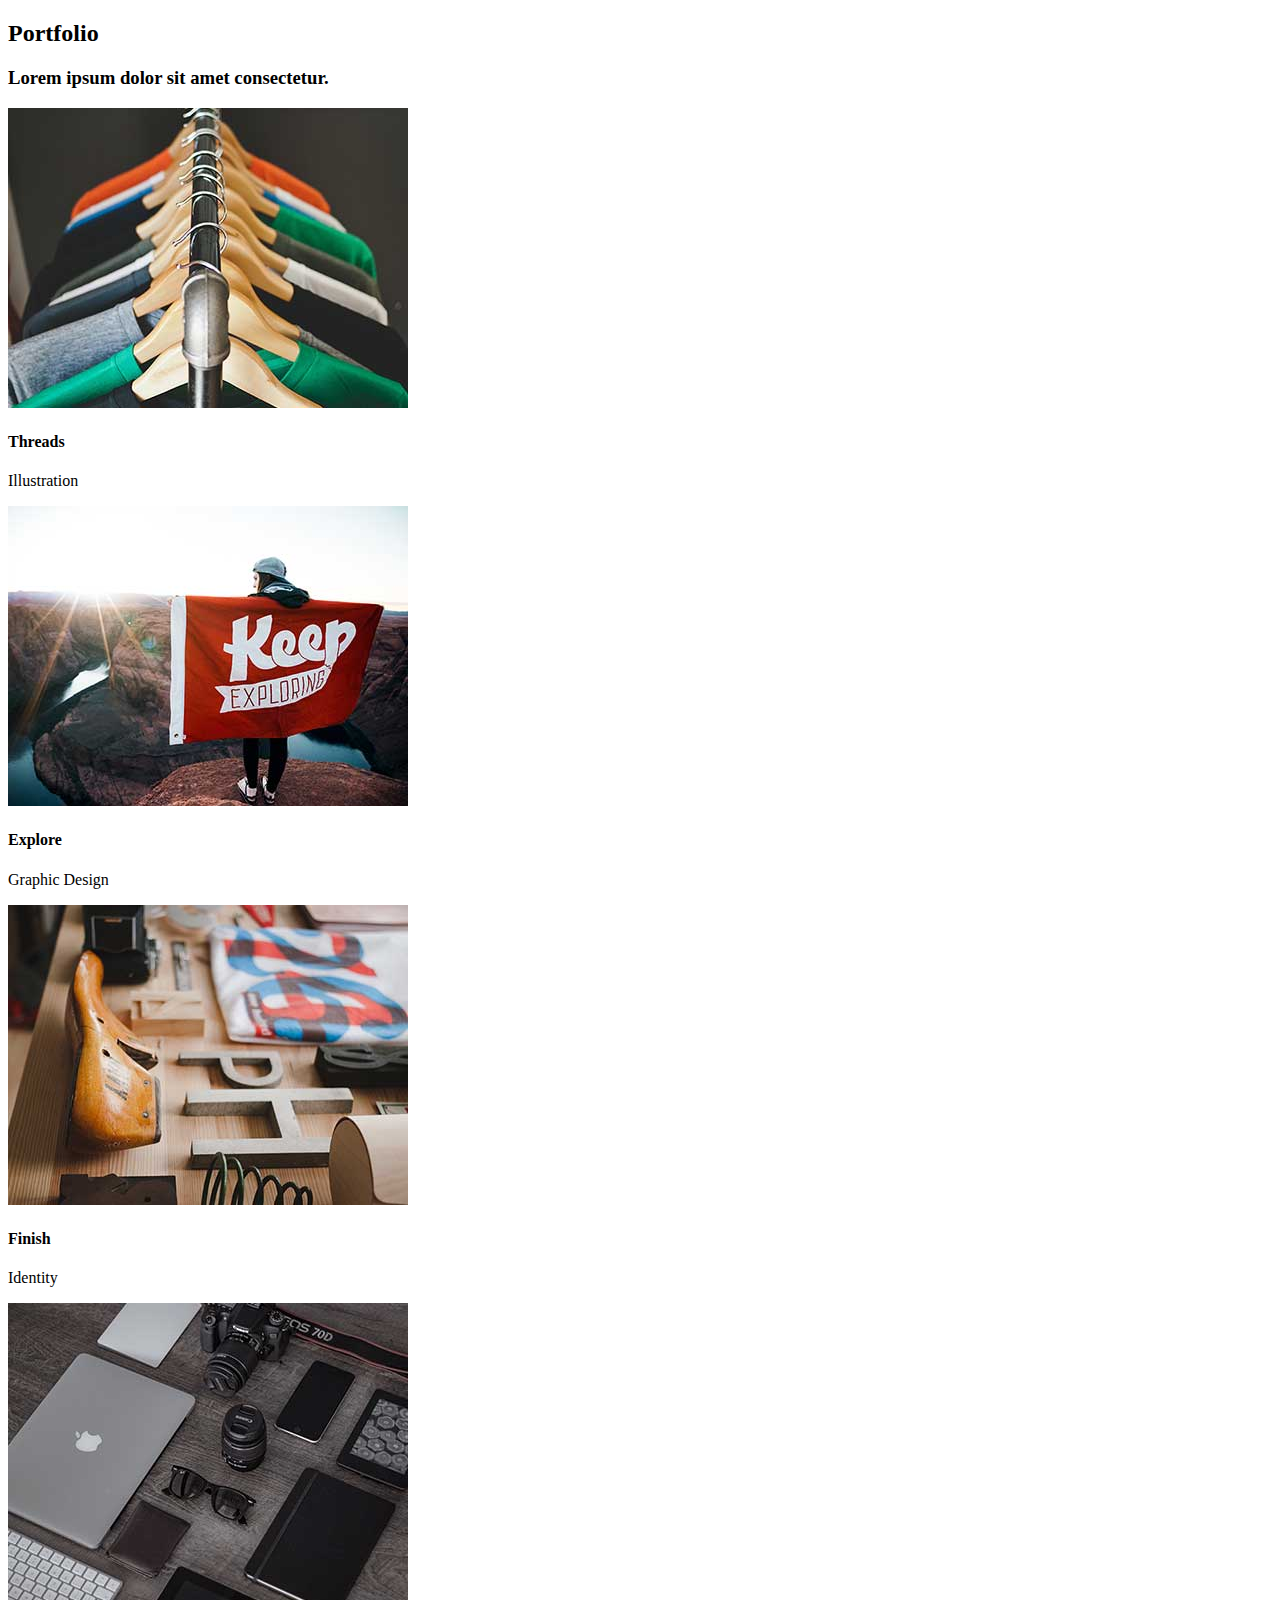
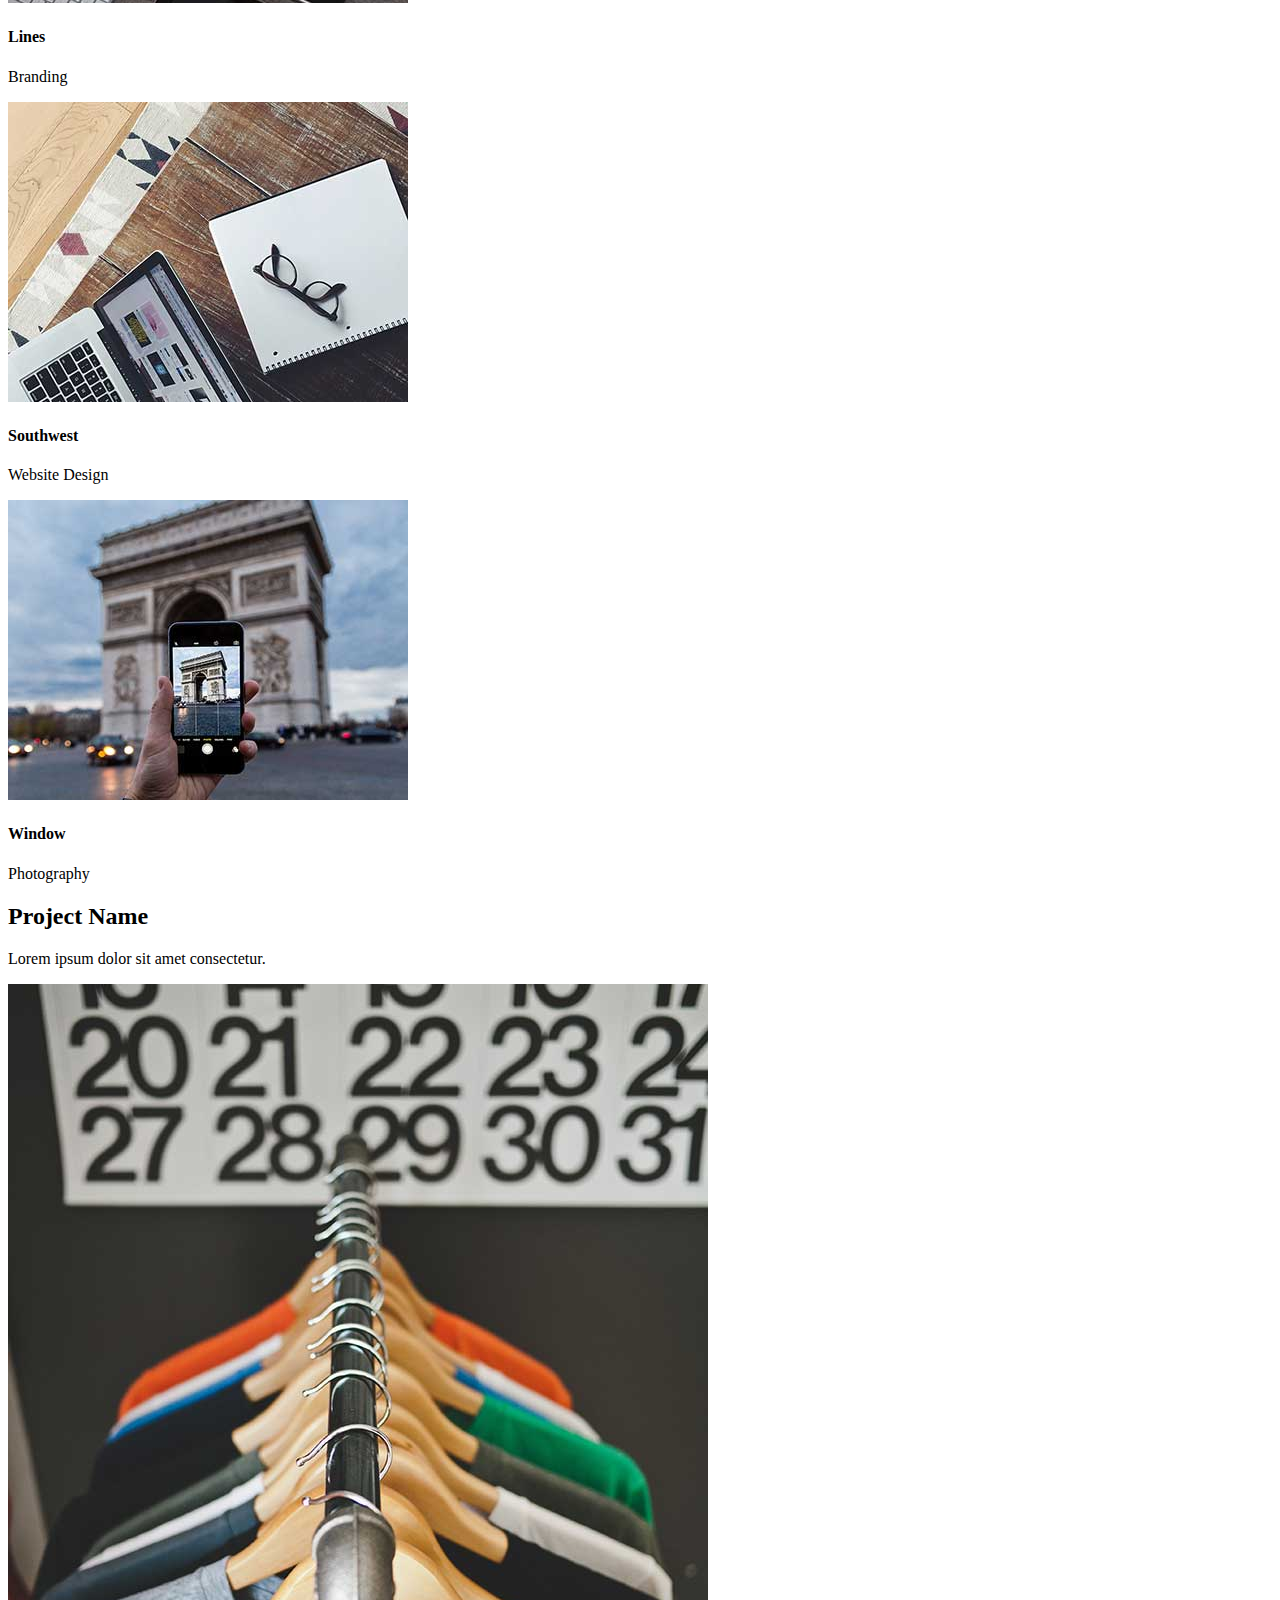
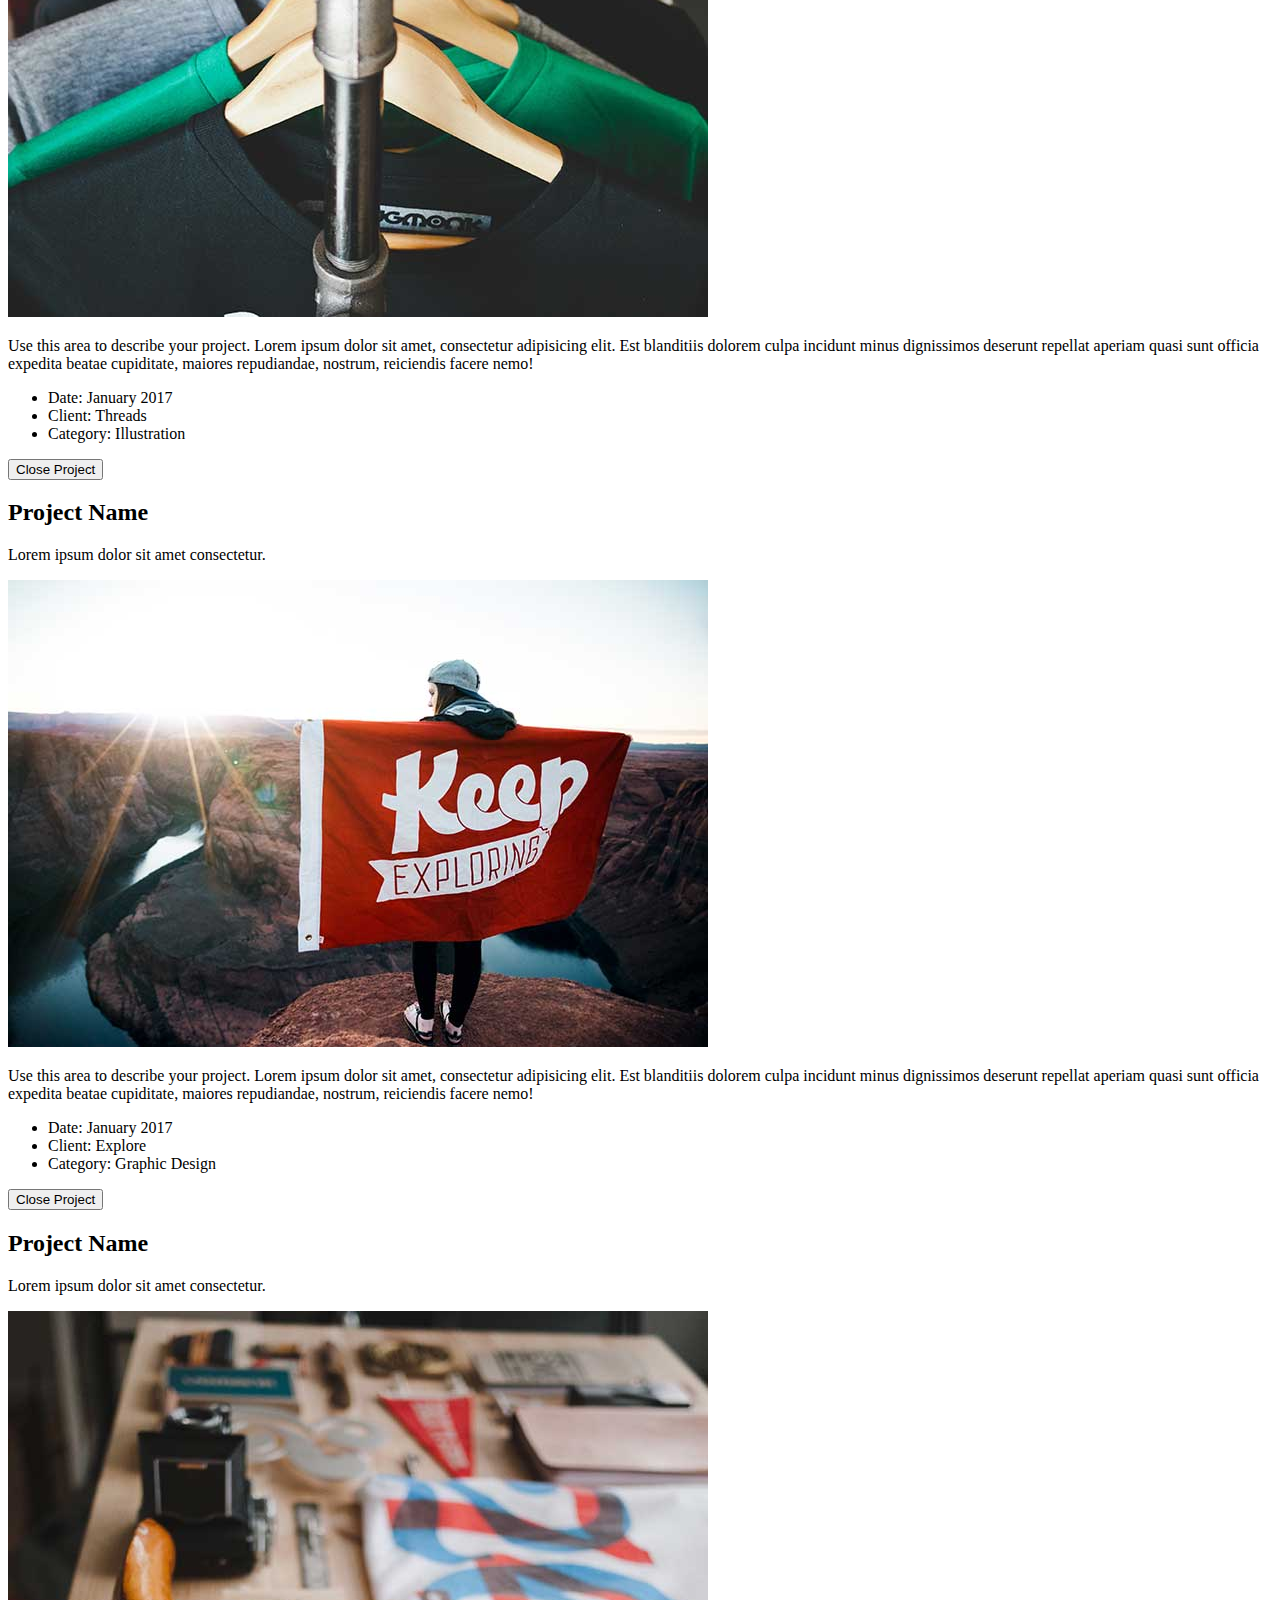
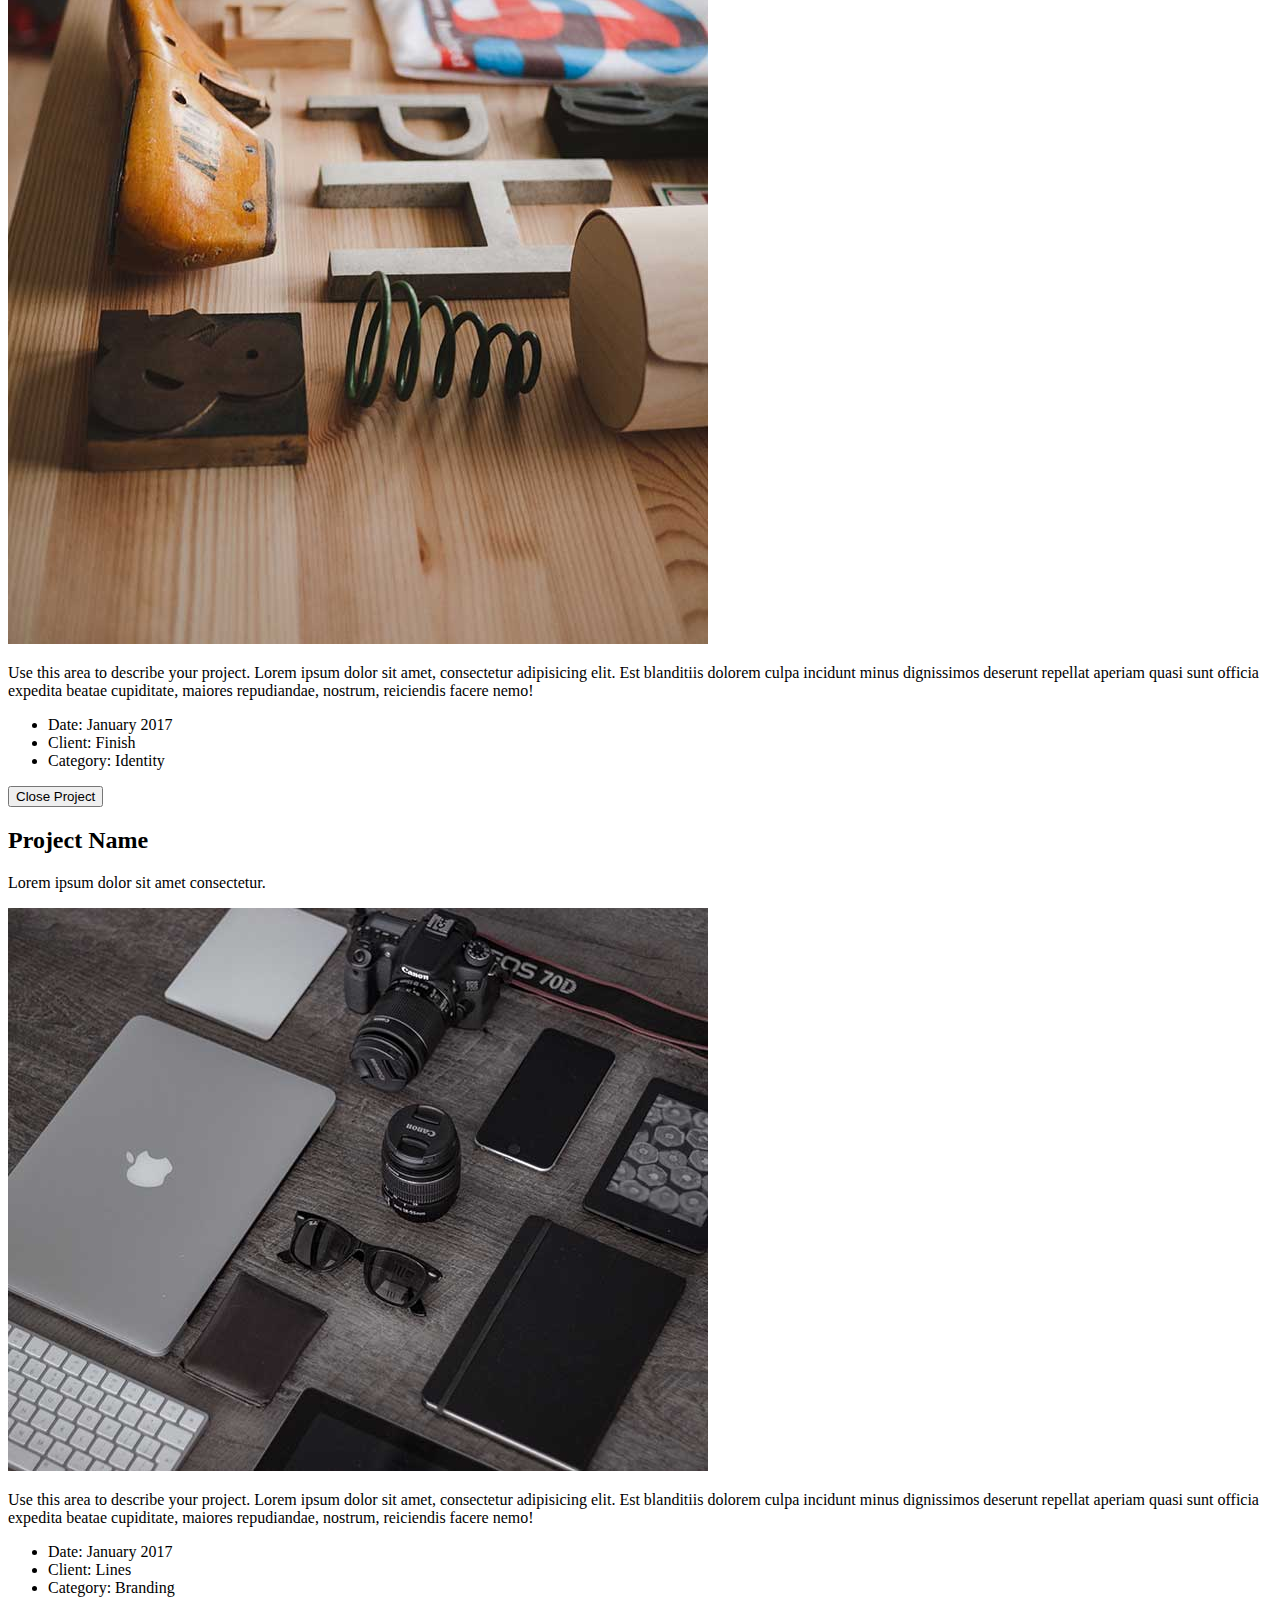
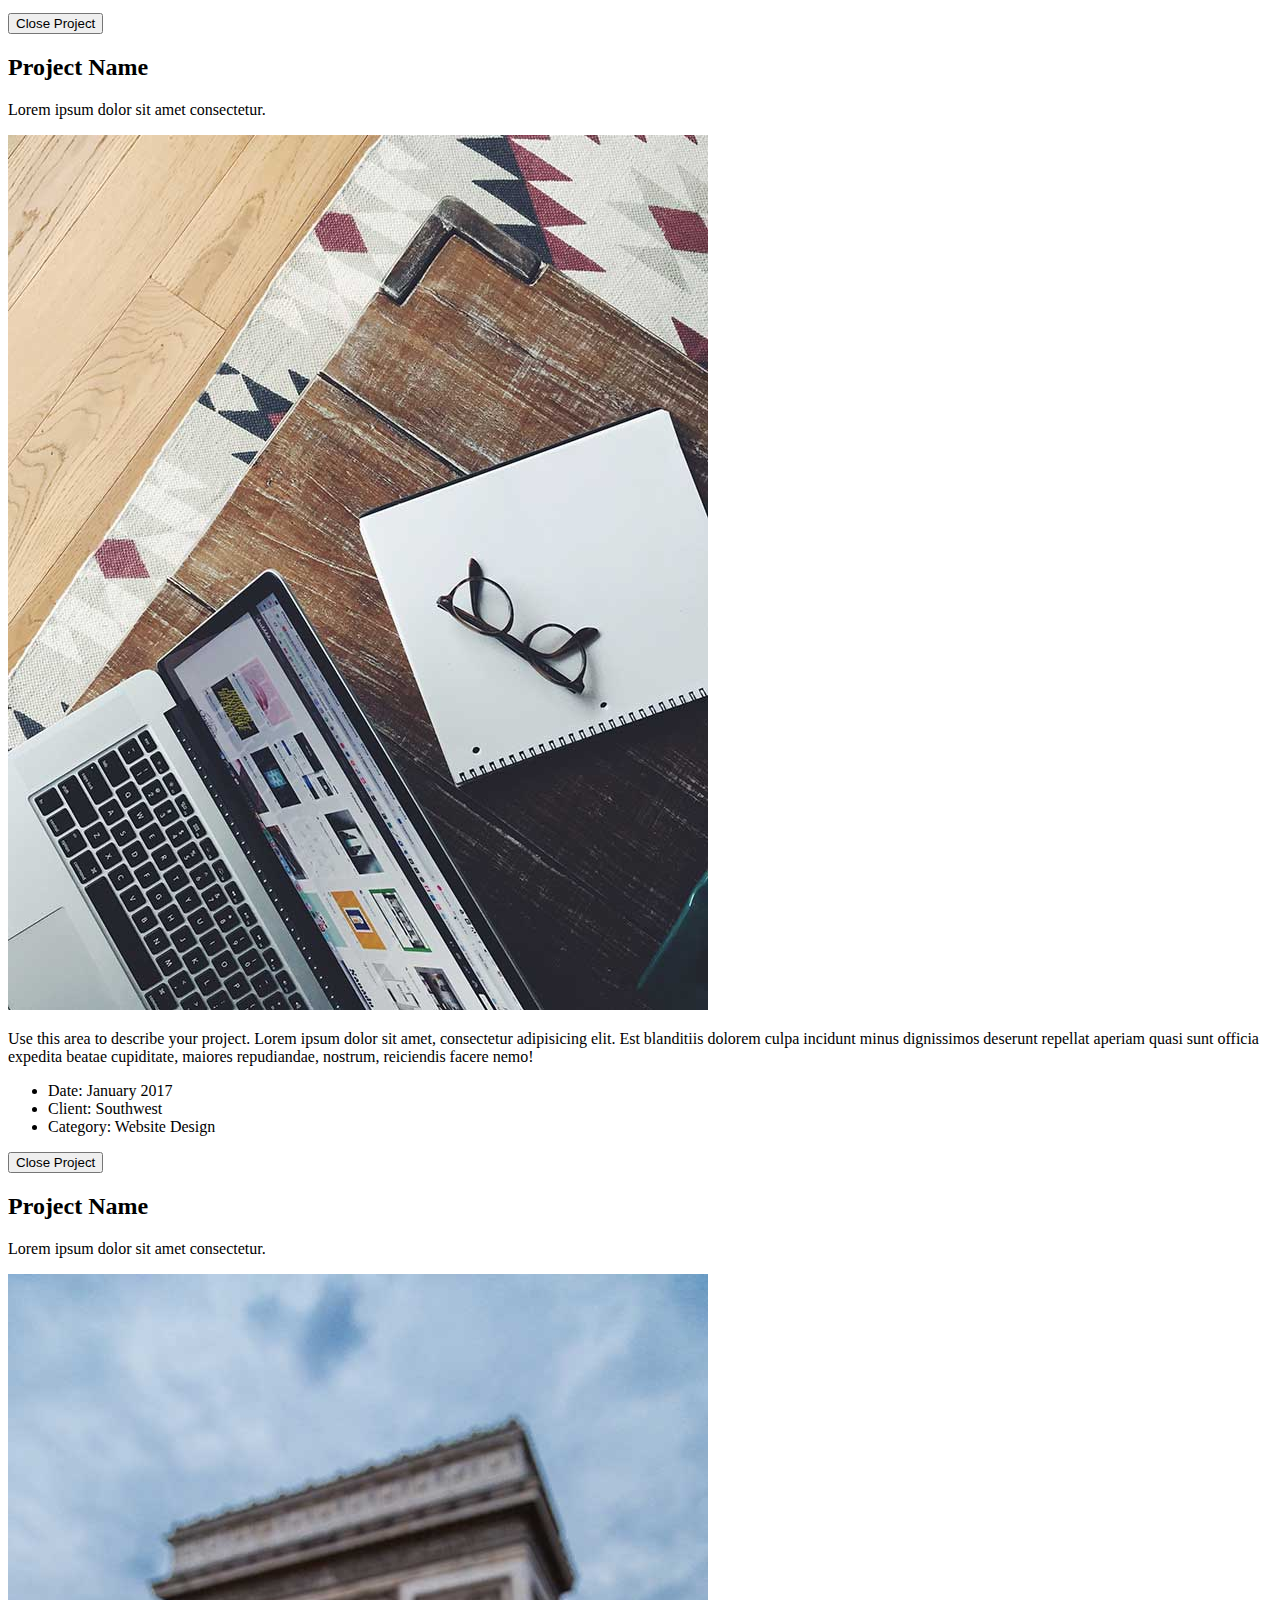
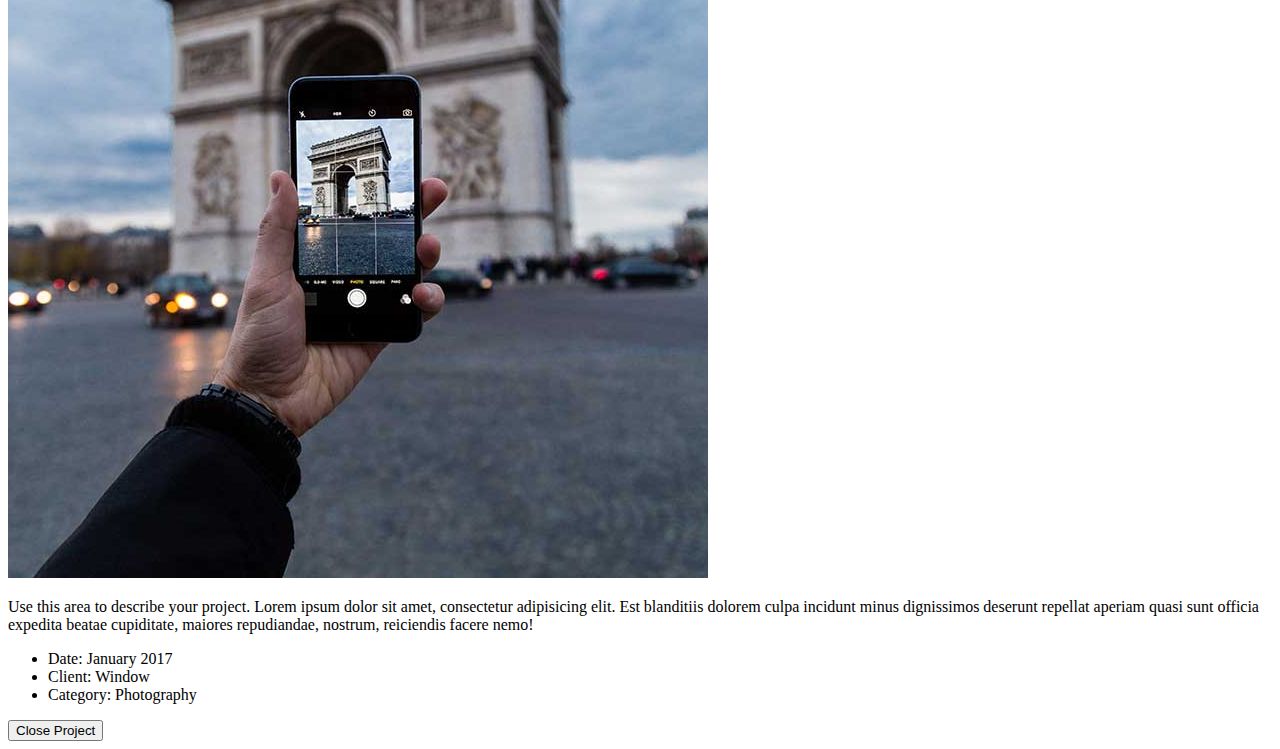
==== beers.html @ 7b425b93 "First commit" ====
<!DOCTYPE html>
<html lang="en">

<!-- Portfolio Grid use this for the beers-->
<section class="bg-light page-section" id="portfolio">
  <div class="container">
    <div class="row">
      <div class="col-lg-12 text-center">
        <h2 class="section-heading text-uppercase">Portfolio</h2>
        <h3 class="section-subheading text-muted">Lorem ipsum dolor sit amet consectetur.</h3>
      </div>
    </div>
    <div class="row">
      <div class="col-md-4 col-sm-6 portfolio-item">
        <a class="portfolio-link" data-toggle="modal" href="#portfolioModal1">
          <div class="portfolio-hover">
            <div class="portfolio-hover-content">
              <i class="fas fa-plus fa-3x"></i>
            </div>
          </div>
          <img class="img-fluid" src="img/portfolio/01-thumbnail.jpg" alt="">
        </a>
        <div class="portfolio-caption">
          <h4>Threads</h4>
          <p class="text-muted">Illustration</p>
        </div>
      </div>
      <div class="col-md-4 col-sm-6 portfolio-item">
        <a class="portfolio-link" data-toggle="modal" href="#portfolioModal2">
          <div class="portfolio-hover">
            <div class="portfolio-hover-content">
              <i class="fas fa-plus fa-3x"></i>
            </div>
          </div>
          <img class="img-fluid" src="img/portfolio/02-thumbnail.jpg" alt="">
        </a>
        <div class="portfolio-caption">
          <h4>Explore</h4>
          <p class="text-muted">Graphic Design</p>
        </div>
      </div>
      <div class="col-md-4 col-sm-6 portfolio-item">
        <a class="portfolio-link" data-toggle="modal" href="#portfolioModal3">
          <div class="portfolio-hover">
            <div class="portfolio-hover-content">
              <i class="fas fa-plus fa-3x"></i>
            </div>
          </div>
          <img class="img-fluid" src="img/portfolio/03-thumbnail.jpg" alt="">
        </a>
        <div class="portfolio-caption">
          <h4>Finish</h4>
          <p class="text-muted">Identity</p>
        </div>
      </div>
      <div class="col-md-4 col-sm-6 portfolio-item">
        <a class="portfolio-link" data-toggle="modal" href="#portfolioModal4">
          <div class="portfolio-hover">
            <div class="portfolio-hover-content">
              <i class="fas fa-plus fa-3x"></i>
            </div>
          </div>
          <img class="img-fluid" src="img/portfolio/04-thumbnail.jpg" alt="">
        </a>
        <div class="portfolio-caption">
          <h4>Lines</h4>
          <p class="text-muted">Branding</p>
        </div>
      </div>
      <div class="col-md-4 col-sm-6 portfolio-item">
        <a class="portfolio-link" data-toggle="modal" href="#portfolioModal5">
          <div class="portfolio-hover">
            <div class="portfolio-hover-content">
              <i class="fas fa-plus fa-3x"></i>
            </div>
          </div>
          <img class="img-fluid" src="img/portfolio/05-thumbnail.jpg" alt="">
        </a>
        <div class="portfolio-caption">
          <h4>Southwest</h4>
          <p class="text-muted">Website Design</p>
        </div>
      </div>
      <div class="col-md-4 col-sm-6 portfolio-item">
        <a class="portfolio-link" data-toggle="modal" href="#portfolioModal6">
          <div class="portfolio-hover">
            <div class="portfolio-hover-content">
              <i class="fas fa-plus fa-3x"></i>
            </div>
          </div>
          <img class="img-fluid" src="img/portfolio/06-thumbnail.jpg" alt="">
        </a>
        <div class="portfolio-caption">
          <h4>Window</h4>
          <p class="text-muted">Photography</p>
        </div>
      </div>
    </div>
  </div>
</section>

<!-- Portfolio Modals -->

<!-- Modal 1 -->
<div class="portfolio-modal modal fade" id="portfolioModal1" tabindex="-1" role="dialog" aria-hidden="true">
  <div class="modal-dialog">
    <div class="modal-content">
      <div class="close-modal" data-dismiss="modal">
        <div class="lr">
          <div class="rl"></div>
        </div>
      </div>
      <div class="container">
        <div class="row">
          <div class="col-lg-8 mx-auto">
            <div class="modal-body">
              <!-- Project Details Go Here -->
              <h2 class="text-uppercase">Project Name</h2>
              <p class="item-intro text-muted">Lorem ipsum dolor sit amet consectetur.</p>
              <img class="img-fluid d-block mx-auto" src="img/portfolio/01-full.jpg" alt="">
              <p>Use this area to describe your project. Lorem ipsum dolor sit amet, consectetur adipisicing elit. Est blanditiis dolorem culpa incidunt minus dignissimos deserunt repellat aperiam quasi sunt officia expedita beatae cupiditate, maiores repudiandae, nostrum, reiciendis facere nemo!</p>
              <ul class="list-inline">
                <li>Date: January 2017</li>
                <li>Client: Threads</li>
                <li>Category: Illustration</li>
              </ul>
              <button class="btn btn-primary" data-dismiss="modal" type="button">
                <i class="fas fa-times"></i>
                Close Project</button>
            </div>
          </div>
        </div>
      </div>
    </div>
  </div>
</div>

<!-- Modal 2 -->
<div class="portfolio-modal modal fade" id="portfolioModal2" tabindex="-1" role="dialog" aria-hidden="true">
  <div class="modal-dialog">
    <div class="modal-content">
      <div class="close-modal" data-dismiss="modal">
        <div class="lr">
          <div class="rl"></div>
        </div>
      </div>
      <div class="container">
        <div class="row">
          <div class="col-lg-8 mx-auto">
            <div class="modal-body">
              <!-- Project Details Go Here -->
              <h2 class="text-uppercase">Project Name</h2>
              <p class="item-intro text-muted">Lorem ipsum dolor sit amet consectetur.</p>
              <img class="img-fluid d-block mx-auto" src="img/portfolio/02-full.jpg" alt="">
              <p>Use this area to describe your project. Lorem ipsum dolor sit amet, consectetur adipisicing elit. Est blanditiis dolorem culpa incidunt minus dignissimos deserunt repellat aperiam quasi sunt officia expedita beatae cupiditate, maiores repudiandae, nostrum, reiciendis facere nemo!</p>
              <ul class="list-inline">
                <li>Date: January 2017</li>
                <li>Client: Explore</li>
                <li>Category: Graphic Design</li>
              </ul>
              <button class="btn btn-primary" data-dismiss="modal" type="button">
                <i class="fas fa-times"></i>
                Close Project</button>
            </div>
          </div>
        </div>
      </div>
    </div>
  </div>
</div>

<!-- Modal 3 -->
<div class="portfolio-modal modal fade" id="portfolioModal3" tabindex="-1" role="dialog" aria-hidden="true">
  <div class="modal-dialog">
    <div class="modal-content">
      <div class="close-modal" data-dismiss="modal">
        <div class="lr">
          <div class="rl"></div>
        </div>
      </div>
      <div class="container">
        <div class="row">
          <div class="col-lg-8 mx-auto">
            <div class="modal-body">
              <!-- Project Details Go Here -->
              <h2 class="text-uppercase">Project Name</h2>
              <p class="item-intro text-muted">Lorem ipsum dolor sit amet consectetur.</p>
              <img class="img-fluid d-block mx-auto" src="img/portfolio/03-full.jpg" alt="">
              <p>Use this area to describe your project. Lorem ipsum dolor sit amet, consectetur adipisicing elit. Est blanditiis dolorem culpa incidunt minus dignissimos deserunt repellat aperiam quasi sunt officia expedita beatae cupiditate, maiores repudiandae, nostrum, reiciendis facere nemo!</p>
              <ul class="list-inline">
                <li>Date: January 2017</li>
                <li>Client: Finish</li>
                <li>Category: Identity</li>
              </ul>
              <button class="btn btn-primary" data-dismiss="modal" type="button">
                <i class="fas fa-times"></i>
                Close Project</button>
            </div>
          </div>
        </div>
      </div>
    </div>
  </div>
</div>

<!-- Modal 4 -->
<div class="portfolio-modal modal fade" id="portfolioModal4" tabindex="-1" role="dialog" aria-hidden="true">
  <div class="modal-dialog">
    <div class="modal-content">
      <div class="close-modal" data-dismiss="modal">
        <div class="lr">
          <div class="rl"></div>
        </div>
      </div>
      <div class="container">
        <div class="row">
          <div class="col-lg-8 mx-auto">
            <div class="modal-body">
              <!-- Project Details Go Here -->
              <h2 class="text-uppercase">Project Name</h2>
              <p class="item-intro text-muted">Lorem ipsum dolor sit amet consectetur.</p>
              <img class="img-fluid d-block mx-auto" src="img/portfolio/04-full.jpg" alt="">
              <p>Use this area to describe your project. Lorem ipsum dolor sit amet, consectetur adipisicing elit. Est blanditiis dolorem culpa incidunt minus dignissimos deserunt repellat aperiam quasi sunt officia expedita beatae cupiditate, maiores repudiandae, nostrum, reiciendis facere nemo!</p>
              <ul class="list-inline">
                <li>Date: January 2017</li>
                <li>Client: Lines</li>
                <li>Category: Branding</li>
              </ul>
              <button class="btn btn-primary" data-dismiss="modal" type="button">
                <i class="fas fa-times"></i>
                Close Project</button>
            </div>
          </div>
        </div>
      </div>
    </div>
  </div>
</div>

<!-- Modal 5 -->
<div class="portfolio-modal modal fade" id="portfolioModal5" tabindex="-1" role="dialog" aria-hidden="true">
  <div class="modal-dialog">
    <div class="modal-content">
      <div class="close-modal" data-dismiss="modal">
        <div class="lr">
          <div class="rl"></div>
        </div>
      </div>
      <div class="container">
        <div class="row">
          <div class="col-lg-8 mx-auto">
            <div class="modal-body">
              <!-- Project Details Go Here -->
              <h2 class="text-uppercase">Project Name</h2>
              <p class="item-intro text-muted">Lorem ipsum dolor sit amet consectetur.</p>
              <img class="img-fluid d-block mx-auto" src="img/portfolio/05-full.jpg" alt="">
              <p>Use this area to describe your project. Lorem ipsum dolor sit amet, consectetur adipisicing elit. Est blanditiis dolorem culpa incidunt minus dignissimos deserunt repellat aperiam quasi sunt officia expedita beatae cupiditate, maiores repudiandae, nostrum, reiciendis facere nemo!</p>
              <ul class="list-inline">
                <li>Date: January 2017</li>
                <li>Client: Southwest</li>
                <li>Category: Website Design</li>
              </ul>
              <button class="btn btn-primary" data-dismiss="modal" type="button">
                <i class="fas fa-times"></i>
                Close Project</button>
            </div>
          </div>
        </div>
      </div>
    </div>
  </div>
</div>

<!-- Modal 6 -->
<div class="portfolio-modal modal fade" id="portfolioModal6" tabindex="-1" role="dialog" aria-hidden="true">
  <div class="modal-dialog">
    <div class="modal-content">
      <div class="close-modal" data-dismiss="modal">
        <div class="lr">
          <div class="rl"></div>
        </div>
      </div>
      <div class="container">
        <div class="row">
          <div class="col-lg-8 mx-auto">
            <div class="modal-body">
              <!-- Project Details Go Here -->
              <h2 class="text-uppercase">Project Name</h2>
              <p class="item-intro text-muted">Lorem ipsum dolor sit amet consectetur.</p>
              <img class="img-fluid d-block mx-auto" src="img/portfolio/06-full.jpg" alt="">
              <p>Use this area to describe your project. Lorem ipsum dolor sit amet, consectetur adipisicing elit. Est blanditiis dolorem culpa incidunt minus dignissimos deserunt repellat aperiam quasi sunt officia expedita beatae cupiditate, maiores repudiandae, nostrum, reiciendis facere nemo!</p>
              <ul class="list-inline">
                <li>Date: January 2017</li>
                <li>Client: Window</li>
                <li>Category: Photography</li>
              </ul>
              <button class="btn btn-primary" data-dismiss="modal" type="button">
                <i class="fas fa-times"></i>
                Close Project</button>
            </div>
          </div>
        </div>
      </div>
    </div>
  </div>
</div>
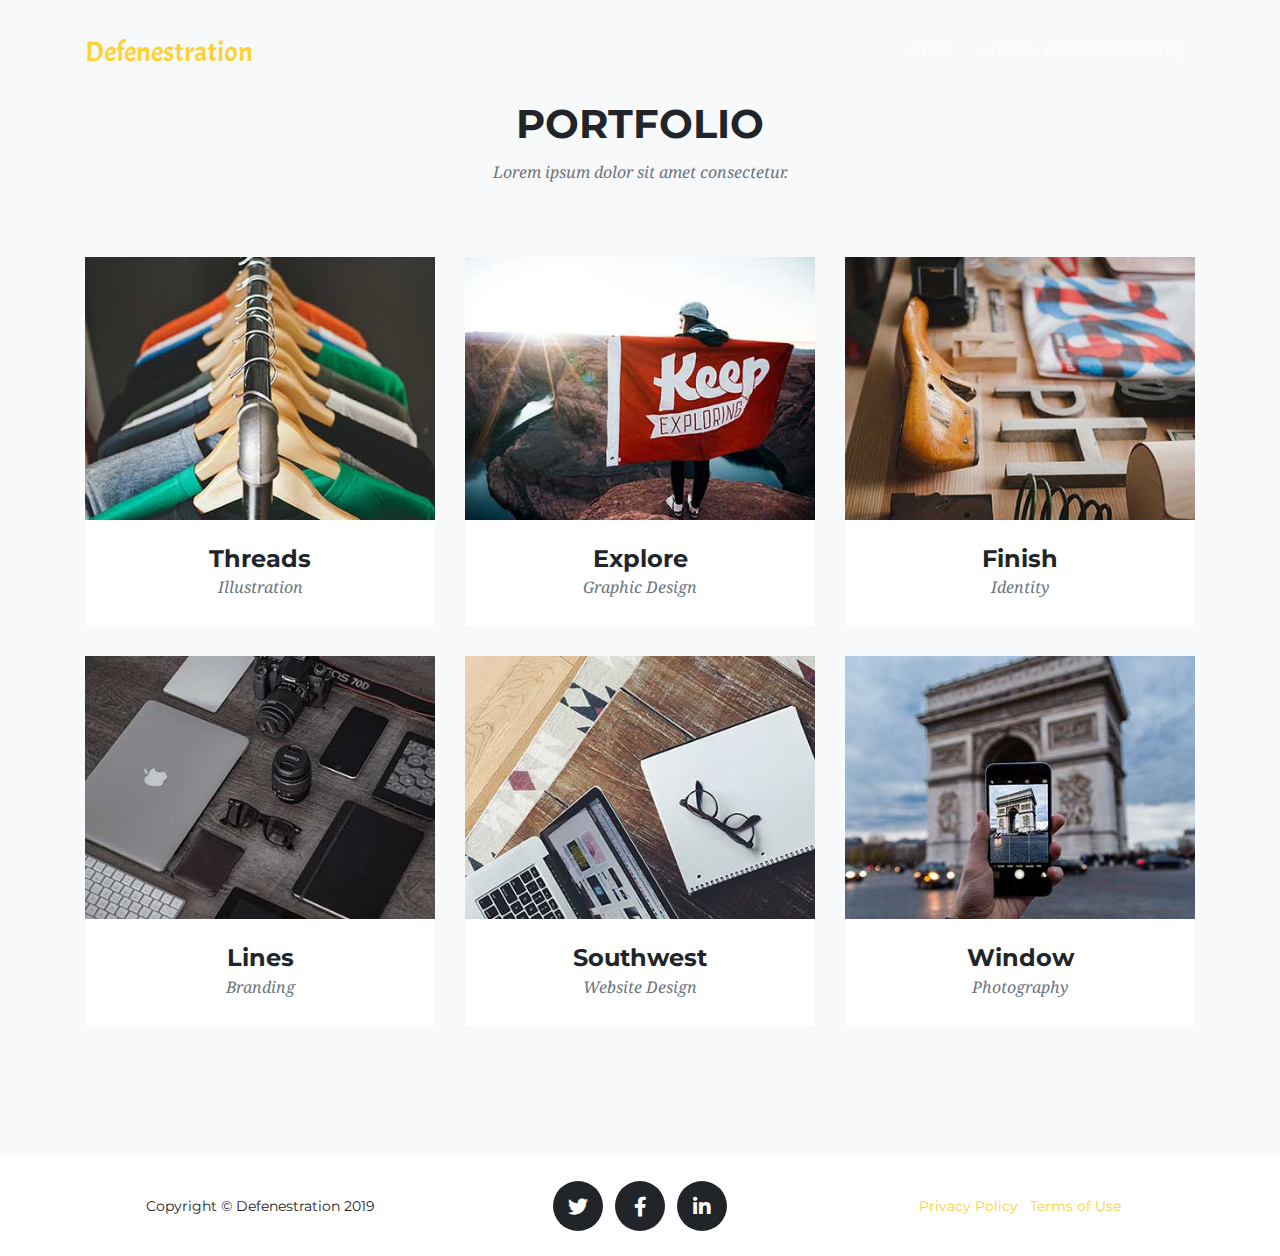
==== commit adf5ef65: "Beginning of merch and beer pages" ====
--- a/beers.html
+++ b/beers.html
@@ -1,306 +1,414 @@
 <!DOCTYPE html>
 <html lang="en">
 
-<!-- Portfolio Grid use this for the beers-->
-<section class="bg-light page-section" id="portfolio">
-  <div class="container">
-    <div class="row">
-      <div class="col-lg-12 text-center">
-        <h2 class="section-heading text-uppercase">Portfolio</h2>
-        <h3 class="section-subheading text-muted">Lorem ipsum dolor sit amet consectetur.</h3>
-      </div>
-    </div>
-    <div class="row">
-      <div class="col-md-4 col-sm-6 portfolio-item">
-        <a class="portfolio-link" data-toggle="modal" href="#portfolioModal1">
-          <div class="portfolio-hover">
-            <div class="portfolio-hover-content">
-              <i class="fas fa-plus fa-3x"></i>
-            </div>
-          </div>
-          <img class="img-fluid" src="img/portfolio/01-thumbnail.jpg" alt="">
-        </a>
-        <div class="portfolio-caption">
-          <h4>Threads</h4>
-          <p class="text-muted">Illustration</p>
-        </div>
-      </div>
-      <div class="col-md-4 col-sm-6 portfolio-item">
-        <a class="portfolio-link" data-toggle="modal" href="#portfolioModal2">
-          <div class="portfolio-hover">
-            <div class="portfolio-hover-content">
-              <i class="fas fa-plus fa-3x"></i>
-            </div>
-          </div>
-          <img class="img-fluid" src="img/portfolio/02-thumbnail.jpg" alt="">
-        </a>
-        <div class="portfolio-caption">
-          <h4>Explore</h4>
-          <p class="text-muted">Graphic Design</p>
-        </div>
-      </div>
-      <div class="col-md-4 col-sm-6 portfolio-item">
-        <a class="portfolio-link" data-toggle="modal" href="#portfolioModal3">
-          <div class="portfolio-hover">
-            <div class="portfolio-hover-content">
-              <i class="fas fa-plus fa-3x"></i>
-            </div>
-          </div>
-          <img class="img-fluid" src="img/portfolio/03-thumbnail.jpg" alt="">
-        </a>
-        <div class="portfolio-caption">
-          <h4>Finish</h4>
-          <p class="text-muted">Identity</p>
-        </div>
-      </div>
-      <div class="col-md-4 col-sm-6 portfolio-item">
-        <a class="portfolio-link" data-toggle="modal" href="#portfolioModal4">
-          <div class="portfolio-hover">
-            <div class="portfolio-hover-content">
-              <i class="fas fa-plus fa-3x"></i>
-            </div>
-          </div>
-          <img class="img-fluid" src="img/portfolio/04-thumbnail.jpg" alt="">
-        </a>
-        <div class="portfolio-caption">
-          <h4>Lines</h4>
-          <p class="text-muted">Branding</p>
-        </div>
-      </div>
-      <div class="col-md-4 col-sm-6 portfolio-item">
-        <a class="portfolio-link" data-toggle="modal" href="#portfolioModal5">
-          <div class="portfolio-hover">
-            <div class="portfolio-hover-content">
-              <i class="fas fa-plus fa-3x"></i>
-            </div>
-          </div>
-          <img class="img-fluid" src="img/portfolio/05-thumbnail.jpg" alt="">
-        </a>
-        <div class="portfolio-caption">
-          <h4>Southwest</h4>
-          <p class="text-muted">Website Design</p>
-        </div>
-      </div>
-      <div class="col-md-4 col-sm-6 portfolio-item">
-        <a class="portfolio-link" data-toggle="modal" href="#portfolioModal6">
-          <div class="portfolio-hover">
-            <div class="portfolio-hover-content">
-              <i class="fas fa-plus fa-3x"></i>
-            </div>
-          </div>
-          <img class="img-fluid" src="img/portfolio/06-thumbnail.jpg" alt="">
-        </a>
-        <div class="portfolio-caption">
-          <h4>Window</h4>
-          <p class="text-muted">Photography</p>
-        </div>
-      </div>
-    </div>
-  </div>
-</section>
-
-<!-- Portfolio Modals -->
-
-<!-- Modal 1 -->
-<div class="portfolio-modal modal fade" id="portfolioModal1" tabindex="-1" role="dialog" aria-hidden="true">
-  <div class="modal-dialog">
-    <div class="modal-content">
-      <div class="close-modal" data-dismiss="modal">
-        <div class="lr">
-          <div class="rl"></div>
-        </div>
-      </div>
-      <div class="container">
-        <div class="row">
-          <div class="col-lg-8 mx-auto">
-            <div class="modal-body">
-              <!-- Project Details Go Here -->
-              <h2 class="text-uppercase">Project Name</h2>
-              <p class="item-intro text-muted">Lorem ipsum dolor sit amet consectetur.</p>
-              <img class="img-fluid d-block mx-auto" src="img/portfolio/01-full.jpg" alt="">
-              <p>Use this area to describe your project. Lorem ipsum dolor sit amet, consectetur adipisicing elit. Est blanditiis dolorem culpa incidunt minus dignissimos deserunt repellat aperiam quasi sunt officia expedita beatae cupiditate, maiores repudiandae, nostrum, reiciendis facere nemo!</p>
-              <ul class="list-inline">
-                <li>Date: January 2017</li>
-                <li>Client: Threads</li>
-                <li>Category: Illustration</li>
-              </ul>
-              <button class="btn btn-primary" data-dismiss="modal" type="button">
-                <i class="fas fa-times"></i>
-                Close Project</button>
-            </div>
-          </div>
-        </div>
-      </div>
-    </div>
-  </div>
-</div>
-
-<!-- Modal 2 -->
-<div class="portfolio-modal modal fade" id="portfolioModal2" tabindex="-1" role="dialog" aria-hidden="true">
-  <div class="modal-dialog">
-    <div class="modal-content">
-      <div class="close-modal" data-dismiss="modal">
-        <div class="lr">
-          <div class="rl"></div>
-        </div>
-      </div>
-      <div class="container">
-        <div class="row">
-          <div class="col-lg-8 mx-auto">
-            <div class="modal-body">
-              <!-- Project Details Go Here -->
-              <h2 class="text-uppercase">Project Name</h2>
-              <p class="item-intro text-muted">Lorem ipsum dolor sit amet consectetur.</p>
-              <img class="img-fluid d-block mx-auto" src="img/portfolio/02-full.jpg" alt="">
-              <p>Use this area to describe your project. Lorem ipsum dolor sit amet, consectetur adipisicing elit. Est blanditiis dolorem culpa incidunt minus dignissimos deserunt repellat aperiam quasi sunt officia expedita beatae cupiditate, maiores repudiandae, nostrum, reiciendis facere nemo!</p>
-              <ul class="list-inline">
-                <li>Date: January 2017</li>
-                <li>Client: Explore</li>
-                <li>Category: Graphic Design</li>
-              </ul>
-              <button class="btn btn-primary" data-dismiss="modal" type="button">
-                <i class="fas fa-times"></i>
-                Close Project</button>
-            </div>
-          </div>
-        </div>
-      </div>
-    </div>
-  </div>
-</div>
-
-<!-- Modal 3 -->
-<div class="portfolio-modal modal fade" id="portfolioModal3" tabindex="-1" role="dialog" aria-hidden="true">
-  <div class="modal-dialog">
-    <div class="modal-content">
-      <div class="close-modal" data-dismiss="modal">
-        <div class="lr">
-          <div class="rl"></div>
-        </div>
-      </div>
-      <div class="container">
-        <div class="row">
-          <div class="col-lg-8 mx-auto">
-            <div class="modal-body">
-              <!-- Project Details Go Here -->
-              <h2 class="text-uppercase">Project Name</h2>
-              <p class="item-intro text-muted">Lorem ipsum dolor sit amet consectetur.</p>
-              <img class="img-fluid d-block mx-auto" src="img/portfolio/03-full.jpg" alt="">
-              <p>Use this area to describe your project. Lorem ipsum dolor sit amet, consectetur adipisicing elit. Est blanditiis dolorem culpa incidunt minus dignissimos deserunt repellat aperiam quasi sunt officia expedita beatae cupiditate, maiores repudiandae, nostrum, reiciendis facere nemo!</p>
-              <ul class="list-inline">
-                <li>Date: January 2017</li>
-                <li>Client: Finish</li>
-                <li>Category: Identity</li>
-              </ul>
-              <button class="btn btn-primary" data-dismiss="modal" type="button">
-                <i class="fas fa-times"></i>
-                Close Project</button>
-            </div>
-          </div>
-        </div>
-      </div>
-    </div>
-  </div>
-</div>
-
-<!-- Modal 4 -->
-<div class="portfolio-modal modal fade" id="portfolioModal4" tabindex="-1" role="dialog" aria-hidden="true">
-  <div class="modal-dialog">
-    <div class="modal-content">
-      <div class="close-modal" data-dismiss="modal">
-        <div class="lr">
-          <div class="rl"></div>
-        </div>
-      </div>
-      <div class="container">
-        <div class="row">
-          <div class="col-lg-8 mx-auto">
-            <div class="modal-body">
-              <!-- Project Details Go Here -->
-              <h2 class="text-uppercase">Project Name</h2>
-              <p class="item-intro text-muted">Lorem ipsum dolor sit amet consectetur.</p>
-              <img class="img-fluid d-block mx-auto" src="img/portfolio/04-full.jpg" alt="">
-              <p>Use this area to describe your project. Lorem ipsum dolor sit amet, consectetur adipisicing elit. Est blanditiis dolorem culpa incidunt minus dignissimos deserunt repellat aperiam quasi sunt officia expedita beatae cupiditate, maiores repudiandae, nostrum, reiciendis facere nemo!</p>
-              <ul class="list-inline">
-                <li>Date: January 2017</li>
-                <li>Client: Lines</li>
-                <li>Category: Branding</li>
-              </ul>
-              <button class="btn btn-primary" data-dismiss="modal" type="button">
-                <i class="fas fa-times"></i>
-                Close Project</button>
-            </div>
-          </div>
-        </div>
-      </div>
-    </div>
-  </div>
-</div>
-
-<!-- Modal 5 -->
-<div class="portfolio-modal modal fade" id="portfolioModal5" tabindex="-1" role="dialog" aria-hidden="true">
-  <div class="modal-dialog">
-    <div class="modal-content">
-      <div class="close-modal" data-dismiss="modal">
-        <div class="lr">
-          <div class="rl"></div>
-        </div>
-      </div>
-      <div class="container">
-        <div class="row">
-          <div class="col-lg-8 mx-auto">
-            <div class="modal-body">
-              <!-- Project Details Go Here -->
-              <h2 class="text-uppercase">Project Name</h2>
-              <p class="item-intro text-muted">Lorem ipsum dolor sit amet consectetur.</p>
-              <img class="img-fluid d-block mx-auto" src="img/portfolio/05-full.jpg" alt="">
-              <p>Use this area to describe your project. Lorem ipsum dolor sit amet, consectetur adipisicing elit. Est blanditiis dolorem culpa incidunt minus dignissimos deserunt repellat aperiam quasi sunt officia expedita beatae cupiditate, maiores repudiandae, nostrum, reiciendis facere nemo!</p>
-              <ul class="list-inline">
-                <li>Date: January 2017</li>
-                <li>Client: Southwest</li>
-                <li>Category: Website Design</li>
-              </ul>
-              <button class="btn btn-primary" data-dismiss="modal" type="button">
-                <i class="fas fa-times"></i>
-                Close Project</button>
-            </div>
-          </div>
-        </div>
-      </div>
-    </div>
-  </div>
-</div>
-
-<!-- Modal 6 -->
-<div class="portfolio-modal modal fade" id="portfolioModal6" tabindex="-1" role="dialog" aria-hidden="true">
-  <div class="modal-dialog">
-    <div class="modal-content">
-      <div class="close-modal" data-dismiss="modal">
-        <div class="lr">
-          <div class="rl"></div>
-        </div>
-      </div>
-      <div class="container">
-        <div class="row">
-          <div class="col-lg-8 mx-auto">
-            <div class="modal-body">
-              <!-- Project Details Go Here -->
-              <h2 class="text-uppercase">Project Name</h2>
-              <p class="item-intro text-muted">Lorem ipsum dolor sit amet consectetur.</p>
-              <img class="img-fluid d-block mx-auto" src="img/portfolio/06-full.jpg" alt="">
-              <p>Use this area to describe your project. Lorem ipsum dolor sit amet, consectetur adipisicing elit. Est blanditiis dolorem culpa incidunt minus dignissimos deserunt repellat aperiam quasi sunt officia expedita beatae cupiditate, maiores repudiandae, nostrum, reiciendis facere nemo!</p>
-              <ul class="list-inline">
-                <li>Date: January 2017</li>
-                <li>Client: Window</li>
-                <li>Category: Photography</li>
-              </ul>
-              <button class="btn btn-primary" data-dismiss="modal" type="button">
-                <i class="fas fa-times"></i>
-                Close Project</button>
-            </div>
-          </div>
-        </div>
-      </div>
-    </div>
-  </div>
-</div>
+<head>
+
+  <meta charset="utf-8">
+  <meta name="viewport" content="width=device-width, initial-scale=1, shrink-to-fit=no">
+  <meta name="description" content="">
+  <meta name="author" content="">
+
+  <title>Defenestration Brewing</title>
+
+  <!-- Bootstrap core CSS -->
+  <link href="vendor/bootstrap/css/bootstrap.min.css" rel="stylesheet">
+
+  <!-- Custom fonts for this template -->
+  <link href="vendor/fontawesome-free/css/all.min.css" rel="stylesheet" type="text/css">
+  <link href="https://fonts.googleapis.com/css?family=Montserrat:400,700" rel="stylesheet" type="text/css">
+  <link href='https://fonts.googleapis.com/css?family=Acme' rel='stylesheet' type='text/css'>
+  <link href='https://fonts.googleapis.com/css?family=Droid+Serif:400,700,400italic,700italic' rel='stylesheet' type='text/css'>
+  <link href='https://fonts.googleapis.com/css?family=Roboto+Slab:400,100,300,700' rel='stylesheet' type='text/css'>
+
+  <!-- Custom styles for this template -->
+  <link href="css/agency.css" rel="stylesheet">
+
+</head>
+
+<body id="page-top">
+
+  <!-- Navigation -->
+  <nav class="navbar navbar-expand-lg navbar-dark fixed-top" id="mainNav">
+    <div class="container">
+      <a class="navbar-brand js-scroll-trigger" href="#page-top">Defenestration</a>
+      <button class="navbar-toggler navbar-toggler-right" type="button" data-toggle="collapse" data-target="#navbarResponsive" aria-controls="navbarResponsive" aria-expanded="false" aria-label="Toggle navigation">
+        Menu
+        <i class="fas fa-bars"></i>
+      </button>
+      <div class="collapse navbar-collapse" id="navbarResponsive">
+        <ul class="navbar-nav text-uppercase ml-auto">
+          <li class="nav-item">
+            <a class="nav-link js-scroll-trigger" href="./beers.html">Beer</a>
+          </li>
+          <li class="nav-item">
+            <a class="nav-link js-scroll-trigger" href="./merch.html">Merch (coming soon!)</a>
+          </li>
+        </ul>
+      </div>
+    </div>
+  </nav>
+
+  <!-- Portfolio Grid use this for the beers-->
+  <section class="bg-light page-section" id="portfolio">
+    <div class="container">
+      <div class="row">
+        <div class="col-lg-12 text-center">
+          <h2 class="section-heading text-uppercase">Portfolio</h2>
+          <h3 class="section-subheading text-muted">Lorem ipsum dolor sit amet consectetur.</h3>
+        </div>
+      </div>
+      <div class="row">
+        <div class="col-md-4 col-sm-6 portfolio-item">
+          <a class="portfolio-link" data-toggle="modal" href="#portfolioModal1">
+            <div class="portfolio-hover">
+              <div class="portfolio-hover-content">
+                <i class="fas fa-plus fa-3x"></i>
+              </div>
+            </div>
+            <img class="img-fluid" src="img/portfolio/01-thumbnail.jpg" alt="">
+          </a>
+          <div class="portfolio-caption">
+            <h4>Threads</h4>
+            <p class="text-muted">Illustration</p>
+          </div>
+        </div>
+        <div class="col-md-4 col-sm-6 portfolio-item">
+          <a class="portfolio-link" data-toggle="modal" href="#portfolioModal2">
+            <div class="portfolio-hover">
+              <div class="portfolio-hover-content">
+                <i class="fas fa-plus fa-3x"></i>
+              </div>
+            </div>
+            <img class="img-fluid" src="img/portfolio/02-thumbnail.jpg" alt="">
+          </a>
+          <div class="portfolio-caption">
+            <h4>Explore</h4>
+            <p class="text-muted">Graphic Design</p>
+          </div>
+        </div>
+        <div class="col-md-4 col-sm-6 portfolio-item">
+          <a class="portfolio-link" data-toggle="modal" href="#portfolioModal3">
+            <div class="portfolio-hover">
+              <div class="portfolio-hover-content">
+                <i class="fas fa-plus fa-3x"></i>
+              </div>
+            </div>
+            <img class="img-fluid" src="img/portfolio/03-thumbnail.jpg" alt="">
+          </a>
+          <div class="portfolio-caption">
+            <h4>Finish</h4>
+            <p class="text-muted">Identity</p>
+          </div>
+        </div>
+        <div class="col-md-4 col-sm-6 portfolio-item">
+          <a class="portfolio-link" data-toggle="modal" href="#portfolioModal4">
+            <div class="portfolio-hover">
+              <div class="portfolio-hover-content">
+                <i class="fas fa-plus fa-3x"></i>
+              </div>
+            </div>
+            <img class="img-fluid" src="img/portfolio/04-thumbnail.jpg" alt="">
+          </a>
+          <div class="portfolio-caption">
+            <h4>Lines</h4>
+            <p class="text-muted">Branding</p>
+          </div>
+        </div>
+        <div class="col-md-4 col-sm-6 portfolio-item">
+          <a class="portfolio-link" data-toggle="modal" href="#portfolioModal5">
+            <div class="portfolio-hover">
+              <div class="portfolio-hover-content">
+                <i class="fas fa-plus fa-3x"></i>
+              </div>
+            </div>
+            <img class="img-fluid" src="img/portfolio/05-thumbnail.jpg" alt="">
+          </a>
+          <div class="portfolio-caption">
+            <h4>Southwest</h4>
+            <p class="text-muted">Website Design</p>
+          </div>
+        </div>
+        <div class="col-md-4 col-sm-6 portfolio-item">
+          <a class="portfolio-link" data-toggle="modal" href="#portfolioModal6">
+            <div class="portfolio-hover">
+              <div class="portfolio-hover-content">
+                <i class="fas fa-plus fa-3x"></i>
+              </div>
+            </div>
+            <img class="img-fluid" src="img/portfolio/06-thumbnail.jpg" alt="">
+          </a>
+          <div class="portfolio-caption">
+            <h4>Window</h4>
+            <p class="text-muted">Photography</p>
+          </div>
+        </div>
+      </div>
+    </div>
+  </section>
+
+  <!-- Portfolio Modals -->
+
+  <!-- Modal 1 -->
+  <div class="portfolio-modal modal fade" id="portfolioModal1" tabindex="-1" role="dialog" aria-hidden="true">
+    <div class="modal-dialog">
+      <div class="modal-content">
+        <div class="close-modal" data-dismiss="modal">
+          <div class="lr">
+            <div class="rl"></div>
+          </div>
+        </div>
+        <div class="container">
+          <div class="row">
+            <div class="col-lg-8 mx-auto">
+              <div class="modal-body">
+                <!-- Project Details Go Here -->
+                <h2 class="text-uppercase">Project Name</h2>
+                <p class="item-intro text-muted">Lorem ipsum dolor sit amet consectetur.</p>
+                <img class="img-fluid d-block mx-auto" src="img/portfolio/01-full.jpg" alt="">
+                <p>Use this area to describe your project. Lorem ipsum dolor sit amet, consectetur adipisicing elit. Est blanditiis dolorem culpa incidunt minus dignissimos deserunt repellat aperiam quasi sunt officia expedita beatae cupiditate, maiores repudiandae, nostrum, reiciendis facere nemo!</p>
+                <ul class="list-inline">
+                  <li>Date: January 2017</li>
+                  <li>Client: Threads</li>
+                  <li>Category: Illustration</li>
+                </ul>
+                <button class="btn btn-primary" data-dismiss="modal" type="button">
+                  <i class="fas fa-times"></i>
+                  Close Project</button>
+              </div>
+            </div>
+          </div>
+        </div>
+      </div>
+    </div>
+  </div>
+
+  <!-- Modal 2 -->
+  <div class="portfolio-modal modal fade" id="portfolioModal2" tabindex="-1" role="dialog" aria-hidden="true">
+    <div class="modal-dialog">
+      <div class="modal-content">
+        <div class="close-modal" data-dismiss="modal">
+          <div class="lr">
+            <div class="rl"></div>
+          </div>
+        </div>
+        <div class="container">
+          <div class="row">
+            <div class="col-lg-8 mx-auto">
+              <div class="modal-body">
+                <!-- Project Details Go Here -->
+                <h2 class="text-uppercase">Project Name</h2>
+                <p class="item-intro text-muted">Lorem ipsum dolor sit amet consectetur.</p>
+                <img class="img-fluid d-block mx-auto" src="img/portfolio/02-full.jpg" alt="">
+                <p>Use this area to describe your project. Lorem ipsum dolor sit amet, consectetur adipisicing elit. Est blanditiis dolorem culpa incidunt minus dignissimos deserunt repellat aperiam quasi sunt officia expedita beatae cupiditate, maiores repudiandae, nostrum, reiciendis facere nemo!</p>
+                <ul class="list-inline">
+                  <li>Date: January 2017</li>
+                  <li>Client: Explore</li>
+                  <li>Category: Graphic Design</li>
+                </ul>
+                <button class="btn btn-primary" data-dismiss="modal" type="button">
+                  <i class="fas fa-times"></i>
+                  Close Project</button>
+              </div>
+            </div>
+          </div>
+        </div>
+      </div>
+    </div>
+  </div>
+
+  <!-- Modal 3 -->
+  <div class="portfolio-modal modal fade" id="portfolioModal3" tabindex="-1" role="dialog" aria-hidden="true">
+    <div class="modal-dialog">
+      <div class="modal-content">
+        <div class="close-modal" data-dismiss="modal">
+          <div class="lr">
+            <div class="rl"></div>
+          </div>
+        </div>
+        <div class="container">
+          <div class="row">
+            <div class="col-lg-8 mx-auto">
+              <div class="modal-body">
+                <!-- Project Details Go Here -->
+                <h2 class="text-uppercase">Project Name</h2>
+                <p class="item-intro text-muted">Lorem ipsum dolor sit amet consectetur.</p>
+                <img class="img-fluid d-block mx-auto" src="img/portfolio/03-full.jpg" alt="">
+                <p>Use this area to describe your project. Lorem ipsum dolor sit amet, consectetur adipisicing elit. Est blanditiis dolorem culpa incidunt minus dignissimos deserunt repellat aperiam quasi sunt officia expedita beatae cupiditate, maiores repudiandae, nostrum, reiciendis facere nemo!</p>
+                <ul class="list-inline">
+                  <li>Date: January 2017</li>
+                  <li>Client: Finish</li>
+                  <li>Category: Identity</li>
+                </ul>
+                <button class="btn btn-primary" data-dismiss="modal" type="button">
+                  <i class="fas fa-times"></i>
+                  Close Project</button>
+              </div>
+            </div>
+          </div>
+        </div>
+      </div>
+    </div>
+  </div>
+
+  <!-- Modal 4 -->
+  <div class="portfolio-modal modal fade" id="portfolioModal4" tabindex="-1" role="dialog" aria-hidden="true">
+    <div class="modal-dialog">
+      <div class="modal-content">
+        <div class="close-modal" data-dismiss="modal">
+          <div class="lr">
+            <div class="rl"></div>
+          </div>
+        </div>
+        <div class="container">
+          <div class="row">
+            <div class="col-lg-8 mx-auto">
+              <div class="modal-body">
+                <!-- Project Details Go Here -->
+                <h2 class="text-uppercase">Project Name</h2>
+                <p class="item-intro text-muted">Lorem ipsum dolor sit amet consectetur.</p>
+                <img class="img-fluid d-block mx-auto" src="img/portfolio/04-full.jpg" alt="">
+                <p>Use this area to describe your project. Lorem ipsum dolor sit amet, consectetur adipisicing elit. Est blanditiis dolorem culpa incidunt minus dignissimos deserunt repellat aperiam quasi sunt officia expedita beatae cupiditate, maiores repudiandae, nostrum, reiciendis facere nemo!</p>
+                <ul class="list-inline">
+                  <li>Date: January 2017</li>
+                  <li>Client: Lines</li>
+                  <li>Category: Branding</li>
+                </ul>
+                <button class="btn btn-primary" data-dismiss="modal" type="button">
+                  <i class="fas fa-times"></i>
+                  Close Project</button>
+              </div>
+            </div>
+          </div>
+        </div>
+      </div>
+    </div>
+  </div>
+
+  <!-- Modal 5 -->
+  <div class="portfolio-modal modal fade" id="portfolioModal5" tabindex="-1" role="dialog" aria-hidden="true">
+    <div class="modal-dialog">
+      <div class="modal-content">
+        <div class="close-modal" data-dismiss="modal">
+          <div class="lr">
+            <div class="rl"></div>
+          </div>
+        </div>
+        <div class="container">
+          <div class="row">
+            <div class="col-lg-8 mx-auto">
+              <div class="modal-body">
+                <!-- Project Details Go Here -->
+                <h2 class="text-uppercase">Project Name</h2>
+                <p class="item-intro text-muted">Lorem ipsum dolor sit amet consectetur.</p>
+                <img class="img-fluid d-block mx-auto" src="img/portfolio/05-full.jpg" alt="">
+                <p>Use this area to describe your project. Lorem ipsum dolor sit amet, consectetur adipisicing elit. Est blanditiis dolorem culpa incidunt minus dignissimos deserunt repellat aperiam quasi sunt officia expedita beatae cupiditate, maiores repudiandae, nostrum, reiciendis facere nemo!</p>
+                <ul class="list-inline">
+                  <li>Date: January 2017</li>
+                  <li>Client: Southwest</li>
+                  <li>Category: Website Design</li>
+                </ul>
+                <button class="btn btn-primary" data-dismiss="modal" type="button">
+                  <i class="fas fa-times"></i>
+                  Close Project</button>
+              </div>
+            </div>
+          </div>
+        </div>
+      </div>
+    </div>
+  </div>
+
+  <!-- Modal 6 -->
+  <div class="portfolio-modal modal fade" id="portfolioModal6" tabindex="-1" role="dialog" aria-hidden="true">
+    <div class="modal-dialog">
+      <div class="modal-content">
+        <div class="close-modal" data-dismiss="modal">
+          <div class="lr">
+            <div class="rl"></div>
+          </div>
+        </div>
+        <div class="container">
+          <div class="row">
+            <div class="col-lg-8 mx-auto">
+              <div class="modal-body">
+                <!-- Project Details Go Here -->
+                <h2 class="text-uppercase">Project Name</h2>
+                <p class="item-intro text-muted">Lorem ipsum dolor sit amet consectetur.</p>
+                <img class="img-fluid d-block mx-auto" src="img/portfolio/06-full.jpg" alt="">
+                <p>Use this area to describe your project. Lorem ipsum dolor sit amet, consectetur adipisicing elit. Est blanditiis dolorem culpa incidunt minus dignissimos deserunt repellat aperiam quasi sunt officia expedita beatae cupiditate, maiores repudiandae, nostrum, reiciendis facere nemo!</p>
+                <ul class="list-inline">
+                  <li>Date: January 2017</li>
+                  <li>Client: Window</li>
+                  <li>Category: Photography</li>
+                </ul>
+                <button class="btn btn-primary" data-dismiss="modal" type="button">
+                  <i class="fas fa-times"></i>
+                  Close Project</button>
+              </div>
+            </div>
+          </div>
+        </div>
+      </div>
+    </div>
+  </div>
+
+  <!-- Footer -->
+  <footer class="footer">
+    <div class="container">
+      <div class="row align-items-center">
+        <div class="col-md-4">
+          <span class="copyright">Copyright &copy; Defenestration 2019</span>
+        </div>
+        <div class="col-md-4">
+          <ul class="list-inline social-buttons">
+            <li class="list-inline-item">
+              <a href="#">
+                <i class="fab fa-twitter"></i>
+              </a>
+            </li>
+            <li class="list-inline-item">
+              <a href="#">
+                <i class="fab fa-facebook-f"></i>
+              </a>
+            </li>
+            <li class="list-inline-item">
+              <a href="#">
+                <i class="fab fa-linkedin-in"></i>
+              </a>
+            </li>
+          </ul>
+        </div>
+        <div class="col-md-4">
+          <ul class="list-inline quicklinks">
+            <li class="list-inline-item">
+              <a href="#">Privacy Policy</a>
+            </li>
+            <li class="list-inline-item">
+              <a href="#">Terms of Use</a>
+            </li>
+          </ul>
+        </div>
+      </div>
+    </div>
+  </footer>
+
+<!-- Bootstrap core JavaScript -->
+<script src="vendor/jquery/jquery.min.js"></script>
+<script src="vendor/bootstrap/js/bootstrap.bundle.min.js"></script>
+
+<!-- Plugin JavaScript -->
+<script src="vendor/jquery-easing/jquery.easing.min.js"></script>
+
+<!-- Contact form JavaScript -->
+<script src="js/jqBootstrapValidation.js"></script>
+<script src="js/contact_me.js"></script>
+
+<!-- Custom scripts for this template -->
+<script src="js/agency.js"></script>
+<script src="js/util.js"></script> <!-- util functions included in the CodyHouse framework -->
+<script src="js/swipe-content.js"></script> <!-- A Vanilla JavaScript plugin to detect touch interactions -->
+<script src="js/timeline.js"></script>
+
+</body>
+
+</html>
--- a/vendor/fontawesome-free/css/all.min.css
+++ b/vendor/fontawesome-free/css/all.min.css
@@ -0,0 +1,5 @@
+/*!
+ * Font Awesome Free 5.10.2 by @fontawesome - https://fontawesome.com
+ * License - https://fontawesome.com/license/free (Icons: CC BY 4.0, Fonts: SIL OFL 1.1, Code: MIT License)
+ */
+.fa,.fab,.fad,.fal,.far,.fas{-moz-osx-font-smoothing:grayscale;-webkit-font-smoothing:antialiased;display:inline-block;font-style:normal;font-variant:normal;text-rendering:auto;line-height:1}.fa-lg{font-size:1.33333em;line-height:.75em;vertical-align:-.0667em}.fa-xs{font-size:.75em}.fa-sm{font-size:.875em}.fa-1x{font-size:1em}.fa-2x{font-size:2em}.fa-3x{font-size:3em}.fa-4x{font-size:4em}.fa-5x{font-size:5em}.fa-6x{font-size:6em}.fa-7x{font-size:7em}.fa-8x{font-size:8em}.fa-9x{font-size:9em}.fa-10x{font-size:10em}.fa-fw{text-align:center;width:1.25em}.fa-ul{list-style-type:none;margin-left:2.5em;padding-left:0}.fa-ul>li{position:relative}.fa-li{left:-2em;position:absolute;text-align:center;width:2em;line-height:inherit}.fa-border{border:.08em solid #eee;border-radius:.1em;padding:.2em .25em .15em}.fa-pull-left{float:left}.fa-pull-right{float:right}.fa.fa-pull-left,.fab.fa-pull-left,.fal.fa-pull-left,.far.fa-pull-left,.fas.fa-pull-left{margin-right:.3em}.fa.fa-pull-right,.fab.fa-pull-right,.fal.fa-pull-right,.far.fa-pull-right,.fas.fa-pull-right{margin-left:.3em}.fa-spin{-webkit-animation:fa-spin 2s linear infinite;animation:fa-spin 2s linear infinite}.fa-pulse{-webkit-animation:fa-spin 1s steps(8) infinite;animation:fa-spin 1s steps(8) infinite}@-webkit-keyframes fa-spin{0%{-webkit-transform:rotate(0deg);transform:rotate(0deg)}to{-webkit-transform:rotate(1turn);transform:rotate(1turn)}}@keyframes fa-spin{0%{-webkit-transform:rotate(0deg);transform:rotate(0deg)}to{-webkit-transform:rotate(1turn);transform:rotate(1turn)}}.fa-rotate-90{-ms-filter:"progid:DXImageTransform.Microsoft.BasicImage(rotation=1)";-webkit-transform:rotate(90deg);transform:rotate(90deg)}.fa-rotate-180{-ms-filter:"progid:DXImageTransform.Microsoft.BasicImage(rotation=2)";-webkit-transform:rotate(180deg);transform:rotate(180deg)}.fa-rotate-270{-ms-filter:"progid:DXImageTransform.Microsoft.BasicImage(rotation=3)";-webkit-transform:rotate(270deg);transform:rotate(270deg)}.fa-flip-horizontal{-ms-filter:"progid:DXImageTransform.Microsoft.BasicImage(rotation=0, mirror=1)";-webkit-transform:scaleX(-1);transform:scaleX(-1)}.fa-flip-vertical{-webkit-transform:scaleY(-1);transform:scaleY(-1)}.fa-flip-both,.fa-flip-horizontal.fa-flip-vertical,.fa-flip-vertical{-ms-filter:"progid:DXImageTransform.Microsoft.BasicImage(rotation=2, mirror=1)"}.fa-flip-both,.fa-flip-horizontal.fa-flip-vertical{-webkit-transform:scale(-1);transform:scale(-1)}:root .fa-flip-both,:root .fa-flip-horizontal,:root .fa-flip-vertical,:root .fa-rotate-90,:root .fa-rotate-180,:root .fa-rotate-270{-webkit-filter:none;filter:none}.fa-stack{display:inline-block;height:2em;line-height:2em;position:relative;vertical-align:middle;width:2.5em}.fa-stack-1x,.fa-stack-2x{left:0;position:absolute;text-align:center;width:100%}.fa-stack-1x{line-height:inherit}.fa-stack-2x{font-size:2em}.fa-inverse{color:#fff}.fa-500px:before{content:"\f26e"}.fa-accessible-icon:before{content:"\f368"}.fa-accusoft:before{content:"\f369"}.fa-acquisitions-incorporated:before{content:"\f6af"}.fa-ad:before{content:"\f641"}.fa-address-book:before{content:"\f2b9"}.fa-address-card:before{content:"\f2bb"}.fa-adjust:before{content:"\f042"}.fa-adn:before{content:"\f170"}.fa-adobe:before{content:"\f778"}.fa-adversal:before{content:"\f36a"}.fa-affiliatetheme:before{content:"\f36b"}.fa-air-freshener:before{content:"\f5d0"}.fa-airbnb:before{content:"\f834"}.fa-algolia:before{content:"\f36c"}.fa-align-center:before{content:"\f037"}.fa-align-justify:before{content:"\f039"}.fa-align-left:before{content:"\f036"}.fa-align-right:before{content:"\f038"}.fa-alipay:before{content:"\f642"}.fa-allergies:before{content:"\f461"}.fa-amazon:before{content:"\f270"}.fa-amazon-pay:before{content:"\f42c"}.fa-ambulance:before{content:"\f0f9"}.fa-american-sign-language-interpreting:before{content:"\f2a3"}.fa-amilia:before{content:"\f36d"}.fa-anchor:before{content:"\f13d"}.fa-android:before{content:"\f17b"}.fa-angellist:before{content:"\f209"}.fa-angle-double-down:before{content:"\f103"}.fa-angle-double-left:before{content:"\f100"}.fa-angle-double-right:before{content:"\f101"}.fa-angle-double-up:before{content:"\f102"}.fa-angle-down:before{content:"\f107"}.fa-angle-left:before{content:"\f104"}.fa-angle-right:before{content:"\f105"}.fa-angle-up:before{content:"\f106"}.fa-angry:before{content:"\f556"}.fa-angrycreative:before{content:"\f36e"}.fa-angular:before{content:"\f420"}.fa-ankh:before{content:"\f644"}.fa-app-store:before{content:"\f36f"}.fa-app-store-ios:before{content:"\f370"}.fa-apper:before{content:"\f371"}.fa-apple:before{content:"\f179"}.fa-apple-alt:before{content:"\f5d1"}.fa-apple-pay:before{content:"\f415"}.fa-archive:before{content:"\f187"}.fa-archway:before{content:"\f557"}.fa-arrow-alt-circle-down:before{content:"\f358"}.fa-arrow-alt-circle-left:before{content:"\f359"}.fa-arrow-alt-circle-right:before{content:"\f35a"}.fa-arrow-alt-circle-up:before{content:"\f35b"}.fa-arrow-circle-down:before{content:"\f0ab"}.fa-arrow-circle-left:before{content:"\f0a8"}.fa-arrow-circle-right:before{content:"\f0a9"}.fa-arrow-circle-up:before{content:"\f0aa"}.fa-arrow-down:before{content:"\f063"}.fa-arrow-left:before{content:"\f060"}.fa-arrow-right:before{content:"\f061"}.fa-arrow-up:before{content:"\f062"}.fa-arrows-alt:before{content:"\f0b2"}.fa-arrows-alt-h:before{content:"\f337"}.fa-arrows-alt-v:before{content:"\f338"}.fa-artstation:before{content:"\f77a"}.fa-assistive-listening-systems:before{content:"\f2a2"}.fa-asterisk:before{content:"\f069"}.fa-asymmetrik:before{content:"\f372"}.fa-at:before{content:"\f1fa"}.fa-atlas:before{content:"\f558"}.fa-atlassian:before{content:"\f77b"}.fa-atom:before{content:"\f5d2"}.fa-audible:before{content:"\f373"}.fa-audio-description:before{content:"\f29e"}.fa-autoprefixer:before{content:"\f41c"}.fa-avianex:before{content:"\f374"}.fa-aviato:before{content:"\f421"}.fa-award:before{content:"\f559"}.fa-aws:before{content:"\f375"}.fa-baby:before{content:"\f77c"}.fa-baby-carriage:before{content:"\f77d"}.fa-backspace:before{content:"\f55a"}.fa-backward:before{content:"\f04a"}.fa-bacon:before{content:"\f7e5"}.fa-balance-scale:before{content:"\f24e"}.fa-balance-scale-left:before{content:"\f515"}.fa-balance-scale-right:before{content:"\f516"}.fa-ban:before{content:"\f05e"}.fa-band-aid:before{content:"\f462"}.fa-bandcamp:before{content:"\f2d5"}.fa-barcode:before{content:"\f02a"}.fa-bars:before{content:"\f0c9"}.fa-baseball-ball:before{content:"\f433"}.fa-basketball-ball:before{content:"\f434"}.fa-bath:before{content:"\f2cd"}.fa-battery-empty:before{content:"\f244"}.fa-battery-full:before{content:"\f240"}.fa-battery-half:before{content:"\f242"}.fa-battery-quarter:before{content:"\f243"}.fa-battery-three-quarters:before{content:"\f241"}.fa-battle-net:before{content:"\f835"}.fa-bed:before{content:"\f236"}.fa-beer:before{content:"\f0fc"}.fa-behance:before{content:"\f1b4"}.fa-behance-square:before{content:"\f1b5"}.fa-bell:before{content:"\f0f3"}.fa-bell-slash:before{content:"\f1f6"}.fa-bezier-curve:before{content:"\f55b"}.fa-bible:before{content:"\f647"}.fa-bicycle:before{content:"\f206"}.fa-biking:before{content:"\f84a"}.fa-bimobject:before{content:"\f378"}.fa-binoculars:before{content:"\f1e5"}.fa-biohazard:before{content:"\f780"}.fa-birthday-cake:before{content:"\f1fd"}.fa-bitbucket:before{content:"\f171"}.fa-bitcoin:before{content:"\f379"}.fa-bity:before{content:"\f37a"}.fa-black-tie:before{content:"\f27e"}.fa-blackberry:before{content:"\f37b"}.fa-blender:before{content:"\f517"}.fa-blender-phone:before{content:"\f6b6"}.fa-blind:before{content:"\f29d"}.fa-blog:before{content:"\f781"}.fa-blogger:before{content:"\f37c"}.fa-blogger-b:before{content:"\f37d"}.fa-bluetooth:before{content:"\f293"}.fa-bluetooth-b:before{content:"\f294"}.fa-bold:before{content:"\f032"}.fa-bolt:before{content:"\f0e7"}.fa-bomb:before{content:"\f1e2"}.fa-bone:before{content:"\f5d7"}.fa-bong:before{content:"\f55c"}.fa-book:before{content:"\f02d"}.fa-book-dead:before{content:"\f6b7"}.fa-book-medical:before{content:"\f7e6"}.fa-book-open:before{content:"\f518"}.fa-book-reader:before{content:"\f5da"}.fa-bookmark:before{content:"\f02e"}.fa-bootstrap:before{content:"\f836"}.fa-border-all:before{content:"\f84c"}.fa-border-none:before{content:"\f850"}.fa-border-style:before{content:"\f853"}.fa-bowling-ball:before{content:"\f436"}.fa-box:before{content:"\f466"}.fa-box-open:before{content:"\f49e"}.fa-boxes:before{content:"\f468"}.fa-braille:before{content:"\f2a1"}.fa-brain:before{content:"\f5dc"}.fa-bread-slice:before{content:"\f7ec"}.fa-briefcase:before{content:"\f0b1"}.fa-briefcase-medical:before{content:"\f469"}.fa-broadcast-tower:before{content:"\f519"}.fa-broom:before{content:"\f51a"}.fa-brush:before{content:"\f55d"}.fa-btc:before{content:"\f15a"}.fa-buffer:before{content:"\f837"}.fa-bug:before{content:"\f188"}.fa-building:before{content:"\f1ad"}.fa-bullhorn:before{content:"\f0a1"}.fa-bullseye:before{content:"\f140"}.fa-burn:before{content:"\f46a"}.fa-buromobelexperte:before{content:"\f37f"}.fa-bus:before{content:"\f207"}.fa-bus-alt:before{content:"\f55e"}.fa-business-time:before{content:"\f64a"}.fa-buysellads:before{content:"\f20d"}.fa-calculator:before{content:"\f1ec"}.fa-calendar:before{content:"\f133"}.fa-calendar-alt:before{content:"\f073"}.fa-calendar-check:before{content:"\f274"}.fa-calendar-day:before{content:"\f783"}.fa-calendar-minus:before{content:"\f272"}.fa-calendar-plus:before{content:"\f271"}.fa-calendar-times:before{content:"\f273"}.fa-calendar-week:before{content:"\f784"}.fa-camera:before{content:"\f030"}.fa-camera-retro:before{content:"\f083"}.fa-campground:before{content:"\f6bb"}.fa-canadian-maple-leaf:before{content:"\f785"}.fa-candy-cane:before{content:"\f786"}.fa-cannabis:before{content:"\f55f"}.fa-capsules:before{content:"\f46b"}.fa-car:before{content:"\f1b9"}.fa-car-alt:before{content:"\f5de"}.fa-car-battery:before{content:"\f5df"}.fa-car-crash:before{content:"\f5e1"}.fa-car-side:before{content:"\f5e4"}.fa-caret-down:before{content:"\f0d7"}.fa-caret-left:before{content:"\f0d9"}.fa-caret-right:before{content:"\f0da"}.fa-caret-square-down:before{content:"\f150"}.fa-caret-square-left:before{content:"\f191"}.fa-caret-square-right:before{content:"\f152"}.fa-caret-square-up:before{content:"\f151"}.fa-caret-up:before{content:"\f0d8"}.fa-carrot:before{content:"\f787"}.fa-cart-arrow-down:before{content:"\f218"}.fa-cart-plus:before{content:"\f217"}.fa-cash-register:before{content:"\f788"}.fa-cat:before{content:"\f6be"}.fa-cc-amazon-pay:before{content:"\f42d"}.fa-cc-amex:before{content:"\f1f3"}.fa-cc-apple-pay:before{content:"\f416"}.fa-cc-diners-club:before{content:"\f24c"}.fa-cc-discover:before{content:"\f1f2"}.fa-cc-jcb:before{content:"\f24b"}.fa-cc-mastercard:before{content:"\f1f1"}.fa-cc-paypal:before{content:"\f1f4"}.fa-cc-stripe:before{content:"\f1f5"}.fa-cc-visa:before{content:"\f1f0"}.fa-centercode:before{content:"\f380"}.fa-centos:before{content:"\f789"}.fa-certificate:before{content:"\f0a3"}.fa-chair:before{content:"\f6c0"}.fa-chalkboard:before{content:"\f51b"}.fa-chalkboard-teacher:before{content:"\f51c"}.fa-charging-station:before{content:"\f5e7"}.fa-chart-area:before{content:"\f1fe"}.fa-chart-bar:before{content:"\f080"}.fa-chart-line:before{content:"\f201"}.fa-chart-pie:before{content:"\f200"}.fa-check:before{content:"\f00c"}.fa-check-circle:before{content:"\f058"}.fa-check-double:before{content:"\f560"}.fa-check-square:before{content:"\f14a"}.fa-cheese:before{content:"\f7ef"}.fa-chess:before{content:"\f439"}.fa-chess-bishop:before{content:"\f43a"}.fa-chess-board:before{content:"\f43c"}.fa-chess-king:before{content:"\f43f"}.fa-chess-knight:before{content:"\f441"}.fa-chess-pawn:before{content:"\f443"}.fa-chess-queen:before{content:"\f445"}.fa-chess-rook:before{content:"\f447"}.fa-chevron-circle-down:before{content:"\f13a"}.fa-chevron-circle-left:before{content:"\f137"}.fa-chevron-circle-right:before{content:"\f138"}.fa-chevron-circle-up:before{content:"\f139"}.fa-chevron-down:before{content:"\f078"}.fa-chevron-left:before{content:"\f053"}.fa-chevron-right:before{content:"\f054"}.fa-chevron-up:before{content:"\f077"}.fa-child:before{content:"\f1ae"}.fa-chrome:before{content:"\f268"}.fa-chromecast:before{content:"\f838"}.fa-church:before{content:"\f51d"}.fa-circle:before{content:"\f111"}.fa-circle-notch:before{content:"\f1ce"}.fa-city:before{content:"\f64f"}.fa-clinic-medical:before{content:"\f7f2"}.fa-clipboard:before{content:"\f328"}.fa-clipboard-check:before{content:"\f46c"}.fa-clipboard-list:before{content:"\f46d"}.fa-clock:before{content:"\f017"}.fa-clone:before{content:"\f24d"}.fa-closed-captioning:before{content:"\f20a"}.fa-cloud:before{content:"\f0c2"}.fa-cloud-download-alt:before{content:"\f381"}.fa-cloud-meatball:before{content:"\f73b"}.fa-cloud-moon:before{content:"\f6c3"}.fa-cloud-moon-rain:before{content:"\f73c"}.fa-cloud-rain:before{content:"\f73d"}.fa-cloud-showers-heavy:before{content:"\f740"}.fa-cloud-sun:before{content:"\f6c4"}.fa-cloud-sun-rain:before{content:"\f743"}.fa-cloud-upload-alt:before{content:"\f382"}.fa-cloudscale:before{content:"\f383"}.fa-cloudsmith:before{content:"\f384"}.fa-cloudversify:before{content:"\f385"}.fa-cocktail:before{content:"\f561"}.fa-code:before{content:"\f121"}.fa-code-branch:before{content:"\f126"}.fa-codepen:before{content:"\f1cb"}.fa-codiepie:before{content:"\f284"}.fa-coffee:before{content:"\f0f4"}.fa-cog:before{content:"\f013"}.fa-cogs:before{content:"\f085"}.fa-coins:before{content:"\f51e"}.fa-columns:before{content:"\f0db"}.fa-comment:before{content:"\f075"}.fa-comment-alt:before{content:"\f27a"}.fa-comment-dollar:before{content:"\f651"}.fa-comment-dots:before{content:"\f4ad"}.fa-comment-medical:before{content:"\f7f5"}.fa-comment-slash:before{content:"\f4b3"}.fa-comments:before{content:"\f086"}.fa-comments-dollar:before{content:"\f653"}.fa-compact-disc:before{content:"\f51f"}.fa-compass:before{content:"\f14e"}.fa-compress:before{content:"\f066"}.fa-compress-arrows-alt:before{content:"\f78c"}.fa-concierge-bell:before{content:"\f562"}.fa-confluence:before{content:"\f78d"}.fa-connectdevelop:before{content:"\f20e"}.fa-contao:before{content:"\f26d"}.fa-cookie:before{content:"\f563"}.fa-cookie-bite:before{content:"\f564"}.fa-copy:before{content:"\f0c5"}.fa-copyright:before{content:"\f1f9"}.fa-cotton-bureau:before{content:"\f89e"}.fa-couch:before{content:"\f4b8"}.fa-cpanel:before{content:"\f388"}.fa-creative-commons:before{content:"\f25e"}.fa-creative-commons-by:before{content:"\f4e7"}.fa-creative-commons-nc:before{content:"\f4e8"}.fa-creative-commons-nc-eu:before{content:"\f4e9"}.fa-creative-commons-nc-jp:before{content:"\f4ea"}.fa-creative-commons-nd:before{content:"\f4eb"}.fa-creative-commons-pd:before{content:"\f4ec"}.fa-creative-commons-pd-alt:before{content:"\f4ed"}.fa-creative-commons-remix:before{content:"\f4ee"}.fa-creative-commons-sa:before{content:"\f4ef"}.fa-creative-commons-sampling:before{content:"\f4f0"}.fa-creative-commons-sampling-plus:before{content:"\f4f1"}.fa-creative-commons-share:before{content:"\f4f2"}.fa-creative-commons-zero:before{content:"\f4f3"}.fa-credit-card:before{content:"\f09d"}.fa-critical-role:before{content:"\f6c9"}.fa-crop:before{content:"\f125"}.fa-crop-alt:before{content:"\f565"}.fa-cross:before{content:"\f654"}.fa-crosshairs:before{content:"\f05b"}.fa-crow:before{content:"\f520"}.fa-crown:before{content:"\f521"}.fa-crutch:before{content:"\f7f7"}.fa-css3:before{content:"\f13c"}.fa-css3-alt:before{content:"\f38b"}.fa-cube:before{content:"\f1b2"}.fa-cubes:before{content:"\f1b3"}.fa-cut:before{content:"\f0c4"}.fa-cuttlefish:before{content:"\f38c"}.fa-d-and-d:before{content:"\f38d"}.fa-d-and-d-beyond:before{content:"\f6ca"}.fa-dashcube:before{content:"\f210"}.fa-database:before{content:"\f1c0"}.fa-deaf:before{content:"\f2a4"}.fa-delicious:before{content:"\f1a5"}.fa-democrat:before{content:"\f747"}.fa-deploydog:before{content:"\f38e"}.fa-deskpro:before{content:"\f38f"}.fa-desktop:before{content:"\f108"}.fa-dev:before{content:"\f6cc"}.fa-deviantart:before{content:"\f1bd"}.fa-dharmachakra:before{content:"\f655"}.fa-dhl:before{content:"\f790"}.fa-diagnoses:before{content:"\f470"}.fa-diaspora:before{content:"\f791"}.fa-dice:before{content:"\f522"}.fa-dice-d20:before{content:"\f6cf"}.fa-dice-d6:before{content:"\f6d1"}.fa-dice-five:before{content:"\f523"}.fa-dice-four:before{content:"\f524"}.fa-dice-one:before{content:"\f525"}.fa-dice-six:before{content:"\f526"}.fa-dice-three:before{content:"\f527"}.fa-dice-two:before{content:"\f528"}.fa-digg:before{content:"\f1a6"}.fa-digital-ocean:before{content:"\f391"}.fa-digital-tachograph:before{content:"\f566"}.fa-directions:before{content:"\f5eb"}.fa-discord:before{content:"\f392"}.fa-discourse:before{content:"\f393"}.fa-divide:before{content:"\f529"}.fa-dizzy:before{content:"\f567"}.fa-dna:before{content:"\f471"}.fa-dochub:before{content:"\f394"}.fa-docker:before{content:"\f395"}.fa-dog:before{content:"\f6d3"}.fa-dollar-sign:before{content:"\f155"}.fa-dolly:before{content:"\f472"}.fa-dolly-flatbed:before{content:"\f474"}.fa-donate:before{content:"\f4b9"}.fa-door-closed:before{content:"\f52a"}.fa-door-open:before{content:"\f52b"}.fa-dot-circle:before{content:"\f192"}.fa-dove:before{content:"\f4ba"}.fa-download:before{content:"\f019"}.fa-draft2digital:before{content:"\f396"}.fa-drafting-compass:before{content:"\f568"}.fa-dragon:before{content:"\f6d5"}.fa-draw-polygon:before{content:"\f5ee"}.fa-dribbble:before{content:"\f17d"}.fa-dribbble-square:before{content:"\f397"}.fa-dropbox:before{content:"\f16b"}.fa-drum:before{content:"\f569"}.fa-drum-steelpan:before{content:"\f56a"}.fa-drumstick-bite:before{content:"\f6d7"}.fa-drupal:before{content:"\f1a9"}.fa-dumbbell:before{content:"\f44b"}.fa-dumpster:before{content:"\f793"}.fa-dumpster-fire:before{content:"\f794"}.fa-dungeon:before{content:"\f6d9"}.fa-dyalog:before{content:"\f399"}.fa-earlybirds:before{content:"\f39a"}.fa-ebay:before{content:"\f4f4"}.fa-edge:before{content:"\f282"}.fa-edit:before{content:"\f044"}.fa-egg:before{content:"\f7fb"}.fa-eject:before{content:"\f052"}.fa-elementor:before{content:"\f430"}.fa-ellipsis-h:before{content:"\f141"}.fa-ellipsis-v:before{content:"\f142"}.fa-ello:before{content:"\f5f1"}.fa-ember:before{content:"\f423"}.fa-empire:before{content:"\f1d1"}.fa-envelope:before{content:"\f0e0"}.fa-envelope-open:before{content:"\f2b6"}.fa-envelope-open-text:before{content:"\f658"}.fa-envelope-square:before{content:"\f199"}.fa-envira:before{content:"\f299"}.fa-equals:before{content:"\f52c"}.fa-eraser:before{content:"\f12d"}.fa-erlang:before{content:"\f39d"}.fa-ethereum:before{content:"\f42e"}.fa-ethernet:before{content:"\f796"}.fa-etsy:before{content:"\f2d7"}.fa-euro-sign:before{content:"\f153"}.fa-evernote:before{content:"\f839"}.fa-exchange-alt:before{content:"\f362"}.fa-exclamation:before{content:"\f12a"}.fa-exclamation-circle:before{content:"\f06a"}.fa-exclamation-triangle:before{content:"\f071"}.fa-expand:before{content:"\f065"}.fa-expand-arrows-alt:before{content:"\f31e"}.fa-expeditedssl:before{content:"\f23e"}.fa-external-link-alt:before{content:"\f35d"}.fa-external-link-square-alt:before{content:"\f360"}.fa-eye:before{content:"\f06e"}.fa-eye-dropper:before{content:"\f1fb"}.fa-eye-slash:before{content:"\f070"}.fa-facebook:before{content:"\f09a"}.fa-facebook-f:before{content:"\f39e"}.fa-facebook-messenger:before{content:"\f39f"}.fa-facebook-square:before{content:"\f082"}.fa-fan:before{content:"\f863"}.fa-fantasy-flight-games:before{content:"\f6dc"}.fa-fast-backward:before{content:"\f049"}.fa-fast-forward:before{content:"\f050"}.fa-fax:before{content:"\f1ac"}.fa-feather:before{content:"\f52d"}.fa-feather-alt:before{content:"\f56b"}.fa-fedex:before{content:"\f797"}.fa-fedora:before{content:"\f798"}.fa-female:before{content:"\f182"}.fa-fighter-jet:before{content:"\f0fb"}.fa-figma:before{content:"\f799"}.fa-file:before{content:"\f15b"}.fa-file-alt:before{content:"\f15c"}.fa-file-archive:before{content:"\f1c6"}.fa-file-audio:before{content:"\f1c7"}.fa-file-code:before{content:"\f1c9"}.fa-file-contract:before{content:"\f56c"}.fa-file-csv:before{content:"\f6dd"}.fa-file-download:before{content:"\f56d"}.fa-file-excel:before{content:"\f1c3"}.fa-file-export:before{content:"\f56e"}.fa-file-image:before{content:"\f1c5"}.fa-file-import:before{content:"\f56f"}.fa-file-invoice:before{content:"\f570"}.fa-file-invoice-dollar:before{content:"\f571"}.fa-file-medical:before{content:"\f477"}.fa-file-medical-alt:before{content:"\f478"}.fa-file-pdf:before{content:"\f1c1"}.fa-file-powerpoint:before{content:"\f1c4"}.fa-file-prescription:before{content:"\f572"}.fa-file-signature:before{content:"\f573"}.fa-file-upload:before{content:"\f574"}.fa-file-video:before{content:"\f1c8"}.fa-file-word:before{content:"\f1c2"}.fa-fill:before{content:"\f575"}.fa-fill-drip:before{content:"\f576"}.fa-film:before{content:"\f008"}.fa-filter:before{content:"\f0b0"}.fa-fingerprint:before{content:"\f577"}.fa-fire:before{content:"\f06d"}.fa-fire-alt:before{content:"\f7e4"}.fa-fire-extinguisher:before{content:"\f134"}.fa-firefox:before{content:"\f269"}.fa-first-aid:before{content:"\f479"}.fa-first-order:before{content:"\f2b0"}.fa-first-order-alt:before{content:"\f50a"}.fa-firstdraft:before{content:"\f3a1"}.fa-fish:before{content:"\f578"}.fa-fist-raised:before{content:"\f6de"}.fa-flag:before{content:"\f024"}.fa-flag-checkered:before{content:"\f11e"}.fa-flag-usa:before{content:"\f74d"}.fa-flask:before{content:"\f0c3"}.fa-flickr:before{content:"\f16e"}.fa-flipboard:before{content:"\f44d"}.fa-flushed:before{content:"\f579"}.fa-fly:before{content:"\f417"}.fa-folder:before{content:"\f07b"}.fa-folder-minus:before{content:"\f65d"}.fa-folder-open:before{content:"\f07c"}.fa-folder-plus:before{content:"\f65e"}.fa-font:before{content:"\f031"}.fa-font-awesome:before{content:"\f2b4"}.fa-font-awesome-alt:before{content:"\f35c"}.fa-font-awesome-flag:before{content:"\f425"}.fa-font-awesome-logo-full:before{content:"\f4e6"}.fa-fonticons:before{content:"\f280"}.fa-fonticons-fi:before{content:"\f3a2"}.fa-football-ball:before{content:"\f44e"}.fa-fort-awesome:before{content:"\f286"}.fa-fort-awesome-alt:before{content:"\f3a3"}.fa-forumbee:before{content:"\f211"}.fa-forward:before{content:"\f04e"}.fa-foursquare:before{content:"\f180"}.fa-free-code-camp:before{content:"\f2c5"}.fa-freebsd:before{content:"\f3a4"}.fa-frog:before{content:"\f52e"}.fa-frown:before{content:"\f119"}.fa-frown-open:before{content:"\f57a"}.fa-fulcrum:before{content:"\f50b"}.fa-funnel-dollar:before{content:"\f662"}.fa-futbol:before{content:"\f1e3"}.fa-galactic-republic:before{content:"\f50c"}.fa-galactic-senate:before{content:"\f50d"}.fa-gamepad:before{content:"\f11b"}.fa-gas-pump:before{content:"\f52f"}.fa-gavel:before{content:"\f0e3"}.fa-gem:before{content:"\f3a5"}.fa-genderless:before{content:"\f22d"}.fa-get-pocket:before{content:"\f265"}.fa-gg:before{content:"\f260"}.fa-gg-circle:before{content:"\f261"}.fa-ghost:before{content:"\f6e2"}.fa-gift:before{content:"\f06b"}.fa-gifts:before{content:"\f79c"}.fa-git:before{content:"\f1d3"}.fa-git-alt:before{content:"\f841"}.fa-git-square:before{content:"\f1d2"}.fa-github:before{content:"\f09b"}.fa-github-alt:before{content:"\f113"}.fa-github-square:before{content:"\f092"}.fa-gitkraken:before{content:"\f3a6"}.fa-gitlab:before{content:"\f296"}.fa-gitter:before{content:"\f426"}.fa-glass-cheers:before{content:"\f79f"}.fa-glass-martini:before{content:"\f000"}.fa-glass-martini-alt:before{content:"\f57b"}.fa-glass-whiskey:before{content:"\f7a0"}.fa-glasses:before{content:"\f530"}.fa-glide:before{content:"\f2a5"}.fa-glide-g:before{content:"\f2a6"}.fa-globe:before{content:"\f0ac"}.fa-globe-africa:before{content:"\f57c"}.fa-globe-americas:before{content:"\f57d"}.fa-globe-asia:before{content:"\f57e"}.fa-globe-europe:before{content:"\f7a2"}.fa-gofore:before{content:"\f3a7"}.fa-golf-ball:before{content:"\f450"}.fa-goodreads:before{content:"\f3a8"}.fa-goodreads-g:before{content:"\f3a9"}.fa-google:before{content:"\f1a0"}.fa-google-drive:before{content:"\f3aa"}.fa-google-play:before{content:"\f3ab"}.fa-google-plus:before{content:"\f2b3"}.fa-google-plus-g:before{content:"\f0d5"}.fa-google-plus-square:before{content:"\f0d4"}.fa-google-wallet:before{content:"\f1ee"}.fa-gopuram:before{content:"\f664"}.fa-graduation-cap:before{content:"\f19d"}.fa-gratipay:before{content:"\f184"}.fa-grav:before{content:"\f2d6"}.fa-greater-than:before{content:"\f531"}.fa-greater-than-equal:before{content:"\f532"}.fa-grimace:before{content:"\f57f"}.fa-grin:before{content:"\f580"}.fa-grin-alt:before{content:"\f581"}.fa-grin-beam:before{content:"\f582"}.fa-grin-beam-sweat:before{content:"\f583"}.fa-grin-hearts:before{content:"\f584"}.fa-grin-squint:before{content:"\f585"}.fa-grin-squint-tears:before{content:"\f586"}.fa-grin-stars:before{content:"\f587"}.fa-grin-tears:before{content:"\f588"}.fa-grin-tongue:before{content:"\f589"}.fa-grin-tongue-squint:before{content:"\f58a"}.fa-grin-tongue-wink:before{content:"\f58b"}.fa-grin-wink:before{content:"\f58c"}.fa-grip-horizontal:before{content:"\f58d"}.fa-grip-lines:before{content:"\f7a4"}.fa-grip-lines-vertical:before{content:"\f7a5"}.fa-grip-vertical:before{content:"\f58e"}.fa-gripfire:before{content:"\f3ac"}.fa-grunt:before{content:"\f3ad"}.fa-guitar:before{content:"\f7a6"}.fa-gulp:before{content:"\f3ae"}.fa-h-square:before{content:"\f0fd"}.fa-hacker-news:before{content:"\f1d4"}.fa-hacker-news-square:before{content:"\f3af"}.fa-hackerrank:before{content:"\f5f7"}.fa-hamburger:before{content:"\f805"}.fa-hammer:before{content:"\f6e3"}.fa-hamsa:before{content:"\f665"}.fa-hand-holding:before{content:"\f4bd"}.fa-hand-holding-heart:before{content:"\f4be"}.fa-hand-holding-usd:before{content:"\f4c0"}.fa-hand-lizard:before{content:"\f258"}.fa-hand-middle-finger:before{content:"\f806"}.fa-hand-paper:before{content:"\f256"}.fa-hand-peace:before{content:"\f25b"}.fa-hand-point-down:before{content:"\f0a7"}.fa-hand-point-left:before{content:"\f0a5"}.fa-hand-point-right:before{content:"\f0a4"}.fa-hand-point-up:before{content:"\f0a6"}.fa-hand-pointer:before{content:"\f25a"}.fa-hand-rock:before{content:"\f255"}.fa-hand-scissors:before{content:"\f257"}.fa-hand-spock:before{content:"\f259"}.fa-hands:before{content:"\f4c2"}.fa-hands-helping:before{content:"\f4c4"}.fa-handshake:before{content:"\f2b5"}.fa-hanukiah:before{content:"\f6e6"}.fa-hard-hat:before{content:"\f807"}.fa-hashtag:before{content:"\f292"}.fa-hat-wizard:before{content:"\f6e8"}.fa-haykal:before{content:"\f666"}.fa-hdd:before{content:"\f0a0"}.fa-heading:before{content:"\f1dc"}.fa-headphones:before{content:"\f025"}.fa-headphones-alt:before{content:"\f58f"}.fa-headset:before{content:"\f590"}.fa-heart:before{content:"\f004"}.fa-heart-broken:before{content:"\f7a9"}.fa-heartbeat:before{content:"\f21e"}.fa-helicopter:before{content:"\f533"}.fa-highlighter:before{content:"\f591"}.fa-hiking:before{content:"\f6ec"}.fa-hippo:before{content:"\f6ed"}.fa-hips:before{content:"\f452"}.fa-hire-a-helper:before{content:"\f3b0"}.fa-history:before{content:"\f1da"}.fa-hockey-puck:before{content:"\f453"}.fa-holly-berry:before{content:"\f7aa"}.fa-home:before{content:"\f015"}.fa-hooli:before{content:"\f427"}.fa-hornbill:before{content:"\f592"}.fa-horse:before{content:"\f6f0"}.fa-horse-head:before{content:"\f7ab"}.fa-hospital:before{content:"\f0f8"}.fa-hospital-alt:before{content:"\f47d"}.fa-hospital-symbol:before{content:"\f47e"}.fa-hot-tub:before{content:"\f593"}.fa-hotdog:before{content:"\f80f"}.fa-hotel:before{content:"\f594"}.fa-hotjar:before{content:"\f3b1"}.fa-hourglass:before{content:"\f254"}.fa-hourglass-end:before{content:"\f253"}.fa-hourglass-half:before{content:"\f252"}.fa-hourglass-start:before{content:"\f251"}.fa-house-damage:before{content:"\f6f1"}.fa-houzz:before{content:"\f27c"}.fa-hryvnia:before{content:"\f6f2"}.fa-html5:before{content:"\f13b"}.fa-hubspot:before{content:"\f3b2"}.fa-i-cursor:before{content:"\f246"}.fa-ice-cream:before{content:"\f810"}.fa-icicles:before{content:"\f7ad"}.fa-icons:before{content:"\f86d"}.fa-id-badge:before{content:"\f2c1"}.fa-id-card:before{content:"\f2c2"}.fa-id-card-alt:before{content:"\f47f"}.fa-igloo:before{content:"\f7ae"}.fa-image:before{content:"\f03e"}.fa-images:before{content:"\f302"}.fa-imdb:before{content:"\f2d8"}.fa-inbox:before{content:"\f01c"}.fa-indent:before{content:"\f03c"}.fa-industry:before{content:"\f275"}.fa-infinity:before{content:"\f534"}.fa-info:before{content:"\f129"}.fa-info-circle:before{content:"\f05a"}.fa-instagram:before{content:"\f16d"}.fa-intercom:before{content:"\f7af"}.fa-internet-explorer:before{content:"\f26b"}.fa-invision:before{content:"\f7b0"}.fa-ioxhost:before{content:"\f208"}.fa-italic:before{content:"\f033"}.fa-itch-io:before{content:"\f83a"}.fa-itunes:before{content:"\f3b4"}.fa-itunes-note:before{content:"\f3b5"}.fa-java:before{content:"\f4e4"}.fa-jedi:before{content:"\f669"}.fa-jedi-order:before{content:"\f50e"}.fa-jenkins:before{content:"\f3b6"}.fa-jira:before{content:"\f7b1"}.fa-joget:before{content:"\f3b7"}.fa-joint:before{content:"\f595"}.fa-joomla:before{content:"\f1aa"}.fa-journal-whills:before{content:"\f66a"}.fa-js:before{content:"\f3b8"}.fa-js-square:before{content:"\f3b9"}.fa-jsfiddle:before{content:"\f1cc"}.fa-kaaba:before{content:"\f66b"}.fa-kaggle:before{content:"\f5fa"}.fa-key:before{content:"\f084"}.fa-keybase:before{content:"\f4f5"}.fa-keyboard:before{content:"\f11c"}.fa-keycdn:before{content:"\f3ba"}.fa-khanda:before{content:"\f66d"}.fa-kickstarter:before{content:"\f3bb"}.fa-kickstarter-k:before{content:"\f3bc"}.fa-kiss:before{content:"\f596"}.fa-kiss-beam:before{content:"\f597"}.fa-kiss-wink-heart:before{content:"\f598"}.fa-kiwi-bird:before{content:"\f535"}.fa-korvue:before{content:"\f42f"}.fa-landmark:before{content:"\f66f"}.fa-language:before{content:"\f1ab"}.fa-laptop:before{content:"\f109"}.fa-laptop-code:before{content:"\f5fc"}.fa-laptop-medical:before{content:"\f812"}.fa-laravel:before{content:"\f3bd"}.fa-lastfm:before{content:"\f202"}.fa-lastfm-square:before{content:"\f203"}.fa-laugh:before{content:"\f599"}.fa-laugh-beam:before{content:"\f59a"}.fa-laugh-squint:before{content:"\f59b"}.fa-laugh-wink:before{content:"\f59c"}.fa-layer-group:before{content:"\f5fd"}.fa-leaf:before{content:"\f06c"}.fa-leanpub:before{content:"\f212"}.fa-lemon:before{content:"\f094"}.fa-less:before{content:"\f41d"}.fa-less-than:before{content:"\f536"}.fa-less-than-equal:before{content:"\f537"}.fa-level-down-alt:before{content:"\f3be"}.fa-level-up-alt:before{content:"\f3bf"}.fa-life-ring:before{content:"\f1cd"}.fa-lightbulb:before{content:"\f0eb"}.fa-line:before{content:"\f3c0"}.fa-link:before{content:"\f0c1"}.fa-linkedin:before{content:"\f08c"}.fa-linkedin-in:before{content:"\f0e1"}.fa-linode:before{content:"\f2b8"}.fa-linux:before{content:"\f17c"}.fa-lira-sign:before{content:"\f195"}.fa-list:before{content:"\f03a"}.fa-list-alt:before{content:"\f022"}.fa-list-ol:before{content:"\f0cb"}.fa-list-ul:before{content:"\f0ca"}.fa-location-arrow:before{content:"\f124"}.fa-lock:before{content:"\f023"}.fa-lock-open:before{content:"\f3c1"}.fa-long-arrow-alt-down:before{content:"\f309"}.fa-long-arrow-alt-left:before{content:"\f30a"}.fa-long-arrow-alt-right:before{content:"\f30b"}.fa-long-arrow-alt-up:before{content:"\f30c"}.fa-low-vision:before{content:"\f2a8"}.fa-luggage-cart:before{content:"\f59d"}.fa-lyft:before{content:"\f3c3"}.fa-magento:before{content:"\f3c4"}.fa-magic:before{content:"\f0d0"}.fa-magnet:before{content:"\f076"}.fa-mail-bulk:before{content:"\f674"}.fa-mailchimp:before{content:"\f59e"}.fa-male:before{content:"\f183"}.fa-mandalorian:before{content:"\f50f"}.fa-map:before{content:"\f279"}.fa-map-marked:before{content:"\f59f"}.fa-map-marked-alt:before{content:"\f5a0"}.fa-map-marker:before{content:"\f041"}.fa-map-marker-alt:before{content:"\f3c5"}.fa-map-pin:before{content:"\f276"}.fa-map-signs:before{content:"\f277"}.fa-markdown:before{content:"\f60f"}.fa-marker:before{content:"\f5a1"}.fa-mars:before{content:"\f222"}.fa-mars-double:before{content:"\f227"}.fa-mars-stroke:before{content:"\f229"}.fa-mars-stroke-h:before{content:"\f22b"}.fa-mars-stroke-v:before{content:"\f22a"}.fa-mask:before{content:"\f6fa"}.fa-mastodon:before{content:"\f4f6"}.fa-maxcdn:before{content:"\f136"}.fa-medal:before{content:"\f5a2"}.fa-medapps:before{content:"\f3c6"}.fa-medium:before{content:"\f23a"}.fa-medium-m:before{content:"\f3c7"}.fa-medkit:before{content:"\f0fa"}.fa-medrt:before{content:"\f3c8"}.fa-meetup:before{content:"\f2e0"}.fa-megaport:before{content:"\f5a3"}.fa-meh:before{content:"\f11a"}.fa-meh-blank:before{content:"\f5a4"}.fa-meh-rolling-eyes:before{content:"\f5a5"}.fa-memory:before{content:"\f538"}.fa-mendeley:before{content:"\f7b3"}.fa-menorah:before{content:"\f676"}.fa-mercury:before{content:"\f223"}.fa-meteor:before{content:"\f753"}.fa-microchip:before{content:"\f2db"}.fa-microphone:before{content:"\f130"}.fa-microphone-alt:before{content:"\f3c9"}.fa-microphone-alt-slash:before{content:"\f539"}.fa-microphone-slash:before{content:"\f131"}.fa-microscope:before{content:"\f610"}.fa-microsoft:before{content:"\f3ca"}.fa-minus:before{content:"\f068"}.fa-minus-circle:before{content:"\f056"}.fa-minus-square:before{content:"\f146"}.fa-mitten:before{content:"\f7b5"}.fa-mix:before{content:"\f3cb"}.fa-mixcloud:before{content:"\f289"}.fa-mizuni:before{content:"\f3cc"}.fa-mobile:before{content:"\f10b"}.fa-mobile-alt:before{content:"\f3cd"}.fa-modx:before{content:"\f285"}.fa-monero:before{content:"\f3d0"}.fa-money-bill:before{content:"\f0d6"}.fa-money-bill-alt:before{content:"\f3d1"}.fa-money-bill-wave:before{content:"\f53a"}.fa-money-bill-wave-alt:before{content:"\f53b"}.fa-money-check:before{content:"\f53c"}.fa-money-check-alt:before{content:"\f53d"}.fa-monument:before{content:"\f5a6"}.fa-moon:before{content:"\f186"}.fa-mortar-pestle:before{content:"\f5a7"}.fa-mosque:before{content:"\f678"}.fa-motorcycle:before{content:"\f21c"}.fa-mountain:before{content:"\f6fc"}.fa-mouse-pointer:before{content:"\f245"}.fa-mug-hot:before{content:"\f7b6"}.fa-music:before{content:"\f001"}.fa-napster:before{content:"\f3d2"}.fa-neos:before{content:"\f612"}.fa-network-wired:before{content:"\f6ff"}.fa-neuter:before{content:"\f22c"}.fa-newspaper:before{content:"\f1ea"}.fa-nimblr:before{content:"\f5a8"}.fa-node:before{content:"\f419"}.fa-node-js:before{content:"\f3d3"}.fa-not-equal:before{content:"\f53e"}.fa-notes-medical:before{content:"\f481"}.fa-npm:before{content:"\f3d4"}.fa-ns8:before{content:"\f3d5"}.fa-nutritionix:before{content:"\f3d6"}.fa-object-group:before{content:"\f247"}.fa-object-ungroup:before{content:"\f248"}.fa-odnoklassniki:before{content:"\f263"}.fa-odnoklassniki-square:before{content:"\f264"}.fa-oil-can:before{content:"\f613"}.fa-old-republic:before{content:"\f510"}.fa-om:before{content:"\f679"}.fa-opencart:before{content:"\f23d"}.fa-openid:before{content:"\f19b"}.fa-opera:before{content:"\f26a"}.fa-optin-monster:before{content:"\f23c"}.fa-osi:before{content:"\f41a"}.fa-otter:before{content:"\f700"}.fa-outdent:before{content:"\f03b"}.fa-page4:before{content:"\f3d7"}.fa-pagelines:before{content:"\f18c"}.fa-pager:before{content:"\f815"}.fa-paint-brush:before{content:"\f1fc"}.fa-paint-roller:before{content:"\f5aa"}.fa-palette:before{content:"\f53f"}.fa-palfed:before{content:"\f3d8"}.fa-pallet:before{content:"\f482"}.fa-paper-plane:before{content:"\f1d8"}.fa-paperclip:before{content:"\f0c6"}.fa-parachute-box:before{content:"\f4cd"}.fa-paragraph:before{content:"\f1dd"}.fa-parking:before{content:"\f540"}.fa-passport:before{content:"\f5ab"}.fa-pastafarianism:before{content:"\f67b"}.fa-paste:before{content:"\f0ea"}.fa-patreon:before{content:"\f3d9"}.fa-pause:before{content:"\f04c"}.fa-pause-circle:before{content:"\f28b"}.fa-paw:before{content:"\f1b0"}.fa-paypal:before{content:"\f1ed"}.fa-peace:before{content:"\f67c"}.fa-pen:before{content:"\f304"}.fa-pen-alt:before{content:"\f305"}.fa-pen-fancy:before{content:"\f5ac"}.fa-pen-nib:before{content:"\f5ad"}.fa-pen-square:before{content:"\f14b"}.fa-pencil-alt:before{content:"\f303"}.fa-pencil-ruler:before{content:"\f5ae"}.fa-penny-arcade:before{content:"\f704"}.fa-people-carry:before{content:"\f4ce"}.fa-pepper-hot:before{content:"\f816"}.fa-percent:before{content:"\f295"}.fa-percentage:before{content:"\f541"}.fa-periscope:before{content:"\f3da"}.fa-person-booth:before{content:"\f756"}.fa-phabricator:before{content:"\f3db"}.fa-phoenix-framework:before{content:"\f3dc"}.fa-phoenix-squadron:before{content:"\f511"}.fa-phone:before{content:"\f095"}.fa-phone-alt:before{content:"\f879"}.fa-phone-slash:before{content:"\f3dd"}.fa-phone-square:before{content:"\f098"}.fa-phone-square-alt:before{content:"\f87b"}.fa-phone-volume:before{content:"\f2a0"}.fa-photo-video:before{content:"\f87c"}.fa-php:before{content:"\f457"}.fa-pied-piper:before{content:"\f2ae"}.fa-pied-piper-alt:before{content:"\f1a8"}.fa-pied-piper-hat:before{content:"\f4e5"}.fa-pied-piper-pp:before{content:"\f1a7"}.fa-piggy-bank:before{content:"\f4d3"}.fa-pills:before{content:"\f484"}.fa-pinterest:before{content:"\f0d2"}.fa-pinterest-p:before{content:"\f231"}.fa-pinterest-square:before{content:"\f0d3"}.fa-pizza-slice:before{content:"\f818"}.fa-place-of-worship:before{content:"\f67f"}.fa-plane:before{content:"\f072"}.fa-plane-arrival:before{content:"\f5af"}.fa-plane-departure:before{content:"\f5b0"}.fa-play:before{content:"\f04b"}.fa-play-circle:before{content:"\f144"}.fa-playstation:before{content:"\f3df"}.fa-plug:before{content:"\f1e6"}.fa-plus:before{content:"\f067"}.fa-plus-circle:before{content:"\f055"}.fa-plus-square:before{content:"\f0fe"}.fa-podcast:before{content:"\f2ce"}.fa-poll:before{content:"\f681"}.fa-poll-h:before{content:"\f682"}.fa-poo:before{content:"\f2fe"}.fa-poo-storm:before{content:"\f75a"}.fa-poop:before{content:"\f619"}.fa-portrait:before{content:"\f3e0"}.fa-pound-sign:before{content:"\f154"}.fa-power-off:before{content:"\f011"}.fa-pray:before{content:"\f683"}.fa-praying-hands:before{content:"\f684"}.fa-prescription:before{content:"\f5b1"}.fa-prescription-bottle:before{content:"\f485"}.fa-prescription-bottle-alt:before{content:"\f486"}.fa-print:before{content:"\f02f"}.fa-procedures:before{content:"\f487"}.fa-product-hunt:before{content:"\f288"}.fa-project-diagram:before{content:"\f542"}.fa-pushed:before{content:"\f3e1"}.fa-puzzle-piece:before{content:"\f12e"}.fa-python:before{content:"\f3e2"}.fa-qq:before{content:"\f1d6"}.fa-qrcode:before{content:"\f029"}.fa-question:before{content:"\f128"}.fa-question-circle:before{content:"\f059"}.fa-quidditch:before{content:"\f458"}.fa-quinscape:before{content:"\f459"}.fa-quora:before{content:"\f2c4"}.fa-quote-left:before{content:"\f10d"}.fa-quote-right:before{content:"\f10e"}.fa-quran:before{content:"\f687"}.fa-r-project:before{content:"\f4f7"}.fa-radiation:before{content:"\f7b9"}.fa-radiation-alt:before{content:"\f7ba"}.fa-rainbow:before{content:"\f75b"}.fa-random:before{content:"\f074"}.fa-raspberry-pi:before{content:"\f7bb"}.fa-ravelry:before{content:"\f2d9"}.fa-react:before{content:"\f41b"}.fa-reacteurope:before{content:"\f75d"}.fa-readme:before{content:"\f4d5"}.fa-rebel:before{content:"\f1d0"}.fa-receipt:before{content:"\f543"}.fa-recycle:before{content:"\f1b8"}.fa-red-river:before{content:"\f3e3"}.fa-reddit:before{content:"\f1a1"}.fa-reddit-alien:before{content:"\f281"}.fa-reddit-square:before{content:"\f1a2"}.fa-redhat:before{content:"\f7bc"}.fa-redo:before{content:"\f01e"}.fa-redo-alt:before{content:"\f2f9"}.fa-registered:before{content:"\f25d"}.fa-remove-format:before{content:"\f87d"}.fa-renren:before{content:"\f18b"}.fa-reply:before{content:"\f3e5"}.fa-reply-all:before{content:"\f122"}.fa-replyd:before{content:"\f3e6"}.fa-republican:before{content:"\f75e"}.fa-researchgate:before{content:"\f4f8"}.fa-resolving:before{content:"\f3e7"}.fa-restroom:before{content:"\f7bd"}.fa-retweet:before{content:"\f079"}.fa-rev:before{content:"\f5b2"}.fa-ribbon:before{content:"\f4d6"}.fa-ring:before{content:"\f70b"}.fa-road:before{content:"\f018"}.fa-robot:before{content:"\f544"}.fa-rocket:before{content:"\f135"}.fa-rocketchat:before{content:"\f3e8"}.fa-rockrms:before{content:"\f3e9"}.fa-route:before{content:"\f4d7"}.fa-rss:before{content:"\f09e"}.fa-rss-square:before{content:"\f143"}.fa-ruble-sign:before{content:"\f158"}.fa-ruler:before{content:"\f545"}.fa-ruler-combined:before{content:"\f546"}.fa-ruler-horizontal:before{content:"\f547"}.fa-ruler-vertical:before{content:"\f548"}.fa-running:before{content:"\f70c"}.fa-rupee-sign:before{content:"\f156"}.fa-sad-cry:before{content:"\f5b3"}.fa-sad-tear:before{content:"\f5b4"}.fa-safari:before{content:"\f267"}.fa-salesforce:before{content:"\f83b"}.fa-sass:before{content:"\f41e"}.fa-satellite:before{content:"\f7bf"}.fa-satellite-dish:before{content:"\f7c0"}.fa-save:before{content:"\f0c7"}.fa-schlix:before{content:"\f3ea"}.fa-school:before{content:"\f549"}.fa-screwdriver:before{content:"\f54a"}.fa-scribd:before{content:"\f28a"}.fa-scroll:before{content:"\f70e"}.fa-sd-card:before{content:"\f7c2"}.fa-search:before{content:"\f002"}.fa-search-dollar:before{content:"\f688"}.fa-search-location:before{content:"\f689"}.fa-search-minus:before{content:"\f010"}.fa-search-plus:before{content:"\f00e"}.fa-searchengin:before{content:"\f3eb"}.fa-seedling:before{content:"\f4d8"}.fa-sellcast:before{content:"\f2da"}.fa-sellsy:before{content:"\f213"}.fa-server:before{content:"\f233"}.fa-servicestack:before{content:"\f3ec"}.fa-shapes:before{content:"\f61f"}.fa-share:before{content:"\f064"}.fa-share-alt:before{content:"\f1e0"}.fa-share-alt-square:before{content:"\f1e1"}.fa-share-square:before{content:"\f14d"}.fa-shekel-sign:before{content:"\f20b"}.fa-shield-alt:before{content:"\f3ed"}.fa-ship:before{content:"\f21a"}.fa-shipping-fast:before{content:"\f48b"}.fa-shirtsinbulk:before{content:"\f214"}.fa-shoe-prints:before{content:"\f54b"}.fa-shopping-bag:before{content:"\f290"}.fa-shopping-basket:before{content:"\f291"}.fa-shopping-cart:before{content:"\f07a"}.fa-shopware:before{content:"\f5b5"}.fa-shower:before{content:"\f2cc"}.fa-shuttle-van:before{content:"\f5b6"}.fa-sign:before{content:"\f4d9"}.fa-sign-in-alt:before{content:"\f2f6"}.fa-sign-language:before{content:"\f2a7"}.fa-sign-out-alt:before{content:"\f2f5"}.fa-signal:before{content:"\f012"}.fa-signature:before{content:"\f5b7"}.fa-sim-card:before{content:"\f7c4"}.fa-simplybuilt:before{content:"\f215"}.fa-sistrix:before{content:"\f3ee"}.fa-sitemap:before{content:"\f0e8"}.fa-sith:before{content:"\f512"}.fa-skating:before{content:"\f7c5"}.fa-sketch:before{content:"\f7c6"}.fa-skiing:before{content:"\f7c9"}.fa-skiing-nordic:before{content:"\f7ca"}.fa-skull:before{content:"\f54c"}.fa-skull-crossbones:before{content:"\f714"}.fa-skyatlas:before{content:"\f216"}.fa-skype:before{content:"\f17e"}.fa-slack:before{content:"\f198"}.fa-slack-hash:before{content:"\f3ef"}.fa-slash:before{content:"\f715"}.fa-sleigh:before{content:"\f7cc"}.fa-sliders-h:before{content:"\f1de"}.fa-slideshare:before{content:"\f1e7"}.fa-smile:before{content:"\f118"}.fa-smile-beam:before{content:"\f5b8"}.fa-smile-wink:before{content:"\f4da"}.fa-smog:before{content:"\f75f"}.fa-smoking:before{content:"\f48d"}.fa-smoking-ban:before{content:"\f54d"}.fa-sms:before{content:"\f7cd"}.fa-snapchat:before{content:"\f2ab"}.fa-snapchat-ghost:before{content:"\f2ac"}.fa-snapchat-square:before{content:"\f2ad"}.fa-snowboarding:before{content:"\f7ce"}.fa-snowflake:before{content:"\f2dc"}.fa-snowman:before{content:"\f7d0"}.fa-snowplow:before{content:"\f7d2"}.fa-socks:before{content:"\f696"}.fa-solar-panel:before{content:"\f5ba"}.fa-sort:before{content:"\f0dc"}.fa-sort-alpha-down:before{content:"\f15d"}.fa-sort-alpha-down-alt:before{content:"\f881"}.fa-sort-alpha-up:before{content:"\f15e"}.fa-sort-alpha-up-alt:before{content:"\f882"}.fa-sort-amount-down:before{content:"\f160"}.fa-sort-amount-down-alt:before{content:"\f884"}.fa-sort-amount-up:before{content:"\f161"}.fa-sort-amount-up-alt:before{content:"\f885"}.fa-sort-down:before{content:"\f0dd"}.fa-sort-numeric-down:before{content:"\f162"}.fa-sort-numeric-down-alt:before{content:"\f886"}.fa-sort-numeric-up:before{content:"\f163"}.fa-sort-numeric-up-alt:before{content:"\f887"}.fa-sort-up:before{content:"\f0de"}.fa-soundcloud:before{content:"\f1be"}.fa-sourcetree:before{content:"\f7d3"}.fa-spa:before{content:"\f5bb"}.fa-space-shuttle:before{content:"\f197"}.fa-speakap:before{content:"\f3f3"}.fa-speaker-deck:before{content:"\f83c"}.fa-spell-check:before{content:"\f891"}.fa-spider:before{content:"\f717"}.fa-spinner:before{content:"\f110"}.fa-splotch:before{content:"\f5bc"}.fa-spotify:before{content:"\f1bc"}.fa-spray-can:before{content:"\f5bd"}.fa-square:before{content:"\f0c8"}.fa-square-full:before{content:"\f45c"}.fa-square-root-alt:before{content:"\f698"}.fa-squarespace:before{content:"\f5be"}.fa-stack-exchange:before{content:"\f18d"}.fa-stack-overflow:before{content:"\f16c"}.fa-stackpath:before{content:"\f842"}.fa-stamp:before{content:"\f5bf"}.fa-star:before{content:"\f005"}.fa-star-and-crescent:before{content:"\f699"}.fa-star-half:before{content:"\f089"}.fa-star-half-alt:before{content:"\f5c0"}.fa-star-of-david:before{content:"\f69a"}.fa-star-of-life:before{content:"\f621"}.fa-staylinked:before{content:"\f3f5"}.fa-steam:before{content:"\f1b6"}.fa-steam-square:before{content:"\f1b7"}.fa-steam-symbol:before{content:"\f3f6"}.fa-step-backward:before{content:"\f048"}.fa-step-forward:before{content:"\f051"}.fa-stethoscope:before{content:"\f0f1"}.fa-sticker-mule:before{content:"\f3f7"}.fa-sticky-note:before{content:"\f249"}.fa-stop:before{content:"\f04d"}.fa-stop-circle:before{content:"\f28d"}.fa-stopwatch:before{content:"\f2f2"}.fa-store:before{content:"\f54e"}.fa-store-alt:before{content:"\f54f"}.fa-strava:before{content:"\f428"}.fa-stream:before{content:"\f550"}.fa-street-view:before{content:"\f21d"}.fa-strikethrough:before{content:"\f0cc"}.fa-stripe:before{content:"\f429"}.fa-stripe-s:before{content:"\f42a"}.fa-stroopwafel:before{content:"\f551"}.fa-studiovinari:before{content:"\f3f8"}.fa-stumbleupon:before{content:"\f1a4"}.fa-stumbleupon-circle:before{content:"\f1a3"}.fa-subscript:before{content:"\f12c"}.fa-subway:before{content:"\f239"}.fa-suitcase:before{content:"\f0f2"}.fa-suitcase-rolling:before{content:"\f5c1"}.fa-sun:before{content:"\f185"}.fa-superpowers:before{content:"\f2dd"}.fa-superscript:before{content:"\f12b"}.fa-supple:before{content:"\f3f9"}.fa-surprise:before{content:"\f5c2"}.fa-suse:before{content:"\f7d6"}.fa-swatchbook:before{content:"\f5c3"}.fa-swimmer:before{content:"\f5c4"}.fa-swimming-pool:before{content:"\f5c5"}.fa-symfony:before{content:"\f83d"}.fa-synagogue:before{content:"\f69b"}.fa-sync:before{content:"\f021"}.fa-sync-alt:before{content:"\f2f1"}.fa-syringe:before{content:"\f48e"}.fa-table:before{content:"\f0ce"}.fa-table-tennis:before{content:"\f45d"}.fa-tablet:before{content:"\f10a"}.fa-tablet-alt:before{content:"\f3fa"}.fa-tablets:before{content:"\f490"}.fa-tachometer-alt:before{content:"\f3fd"}.fa-tag:before{content:"\f02b"}.fa-tags:before{content:"\f02c"}.fa-tape:before{content:"\f4db"}.fa-tasks:before{content:"\f0ae"}.fa-taxi:before{content:"\f1ba"}.fa-teamspeak:before{content:"\f4f9"}.fa-teeth:before{content:"\f62e"}.fa-teeth-open:before{content:"\f62f"}.fa-telegram:before{content:"\f2c6"}.fa-telegram-plane:before{content:"\f3fe"}.fa-temperature-high:before{content:"\f769"}.fa-temperature-low:before{content:"\f76b"}.fa-tencent-weibo:before{content:"\f1d5"}.fa-tenge:before{content:"\f7d7"}.fa-terminal:before{content:"\f120"}.fa-text-height:before{content:"\f034"}.fa-text-width:before{content:"\f035"}.fa-th:before{content:"\f00a"}.fa-th-large:before{content:"\f009"}.fa-th-list:before{content:"\f00b"}.fa-the-red-yeti:before{content:"\f69d"}.fa-theater-masks:before{content:"\f630"}.fa-themeco:before{content:"\f5c6"}.fa-themeisle:before{content:"\f2b2"}.fa-thermometer:before{content:"\f491"}.fa-thermometer-empty:before{content:"\f2cb"}.fa-thermometer-full:before{content:"\f2c7"}.fa-thermometer-half:before{content:"\f2c9"}.fa-thermometer-quarter:before{content:"\f2ca"}.fa-thermometer-three-quarters:before{content:"\f2c8"}.fa-think-peaks:before{content:"\f731"}.fa-thumbs-down:before{content:"\f165"}.fa-thumbs-up:before{content:"\f164"}.fa-thumbtack:before{content:"\f08d"}.fa-ticket-alt:before{content:"\f3ff"}.fa-times:before{content:"\f00d"}.fa-times-circle:before{content:"\f057"}.fa-tint:before{content:"\f043"}.fa-tint-slash:before{content:"\f5c7"}.fa-tired:before{content:"\f5c8"}.fa-toggle-off:before{content:"\f204"}.fa-toggle-on:before{content:"\f205"}.fa-toilet:before{content:"\f7d8"}.fa-toilet-paper:before{content:"\f71e"}.fa-toolbox:before{content:"\f552"}.fa-tools:before{content:"\f7d9"}.fa-tooth:before{content:"\f5c9"}.fa-torah:before{content:"\f6a0"}.fa-torii-gate:before{content:"\f6a1"}.fa-tractor:before{content:"\f722"}.fa-trade-federation:before{content:"\f513"}.fa-trademark:before{content:"\f25c"}.fa-traffic-light:before{content:"\f637"}.fa-train:before{content:"\f238"}.fa-tram:before{content:"\f7da"}.fa-transgender:before{content:"\f224"}.fa-transgender-alt:before{content:"\f225"}.fa-trash:before{content:"\f1f8"}.fa-trash-alt:before{content:"\f2ed"}.fa-trash-restore:before{content:"\f829"}.fa-trash-restore-alt:before{content:"\f82a"}.fa-tree:before{content:"\f1bb"}.fa-trello:before{content:"\f181"}.fa-tripadvisor:before{content:"\f262"}.fa-trophy:before{content:"\f091"}.fa-truck:before{content:"\f0d1"}.fa-truck-loading:before{content:"\f4de"}.fa-truck-monster:before{content:"\f63b"}.fa-truck-moving:before{content:"\f4df"}.fa-truck-pickup:before{content:"\f63c"}.fa-tshirt:before{content:"\f553"}.fa-tty:before{content:"\f1e4"}.fa-tumblr:before{content:"\f173"}.fa-tumblr-square:before{content:"\f174"}.fa-tv:before{content:"\f26c"}.fa-twitch:before{content:"\f1e8"}.fa-twitter:before{content:"\f099"}.fa-twitter-square:before{content:"\f081"}.fa-typo3:before{content:"\f42b"}.fa-uber:before{content:"\f402"}.fa-ubuntu:before{content:"\f7df"}.fa-uikit:before{content:"\f403"}.fa-umbrella:before{content:"\f0e9"}.fa-umbrella-beach:before{content:"\f5ca"}.fa-underline:before{content:"\f0cd"}.fa-undo:before{content:"\f0e2"}.fa-undo-alt:before{content:"\f2ea"}.fa-uniregistry:before{content:"\f404"}.fa-universal-access:before{content:"\f29a"}.fa-university:before{content:"\f19c"}.fa-unlink:before{content:"\f127"}.fa-unlock:before{content:"\f09c"}.fa-unlock-alt:before{content:"\f13e"}.fa-untappd:before{content:"\f405"}.fa-upload:before{content:"\f093"}.fa-ups:before{content:"\f7e0"}.fa-usb:before{content:"\f287"}.fa-user:before{content:"\f007"}.fa-user-alt:before{content:"\f406"}.fa-user-alt-slash:before{content:"\f4fa"}.fa-user-astronaut:before{content:"\f4fb"}.fa-user-check:before{content:"\f4fc"}.fa-user-circle:before{content:"\f2bd"}.fa-user-clock:before{content:"\f4fd"}.fa-user-cog:before{content:"\f4fe"}.fa-user-edit:before{content:"\f4ff"}.fa-user-friends:before{content:"\f500"}.fa-user-graduate:before{content:"\f501"}.fa-user-injured:before{content:"\f728"}.fa-user-lock:before{content:"\f502"}.fa-user-md:before{content:"\f0f0"}.fa-user-minus:before{content:"\f503"}.fa-user-ninja:before{content:"\f504"}.fa-user-nurse:before{content:"\f82f"}.fa-user-plus:before{content:"\f234"}.fa-user-secret:before{content:"\f21b"}.fa-user-shield:before{content:"\f505"}.fa-user-slash:before{content:"\f506"}.fa-user-tag:before{content:"\f507"}.fa-user-tie:before{content:"\f508"}.fa-user-times:before{content:"\f235"}.fa-users:before{content:"\f0c0"}.fa-users-cog:before{content:"\f509"}.fa-usps:before{content:"\f7e1"}.fa-ussunnah:before{content:"\f407"}.fa-utensil-spoon:before{content:"\f2e5"}.fa-utensils:before{content:"\f2e7"}.fa-vaadin:before{content:"\f408"}.fa-vector-square:before{content:"\f5cb"}.fa-venus:before{content:"\f221"}.fa-venus-double:before{content:"\f226"}.fa-venus-mars:before{content:"\f228"}.fa-viacoin:before{content:"\f237"}.fa-viadeo:before{content:"\f2a9"}.fa-viadeo-square:before{content:"\f2aa"}.fa-vial:before{content:"\f492"}.fa-vials:before{content:"\f493"}.fa-viber:before{content:"\f409"}.fa-video:before{content:"\f03d"}.fa-video-slash:before{content:"\f4e2"}.fa-vihara:before{content:"\f6a7"}.fa-vimeo:before{content:"\f40a"}.fa-vimeo-square:before{content:"\f194"}.fa-vimeo-v:before{content:"\f27d"}.fa-vine:before{content:"\f1ca"}.fa-vk:before{content:"\f189"}.fa-vnv:before{content:"\f40b"}.fa-voicemail:before{content:"\f897"}.fa-volleyball-ball:before{content:"\f45f"}.fa-volume-down:before{content:"\f027"}.fa-volume-mute:before{content:"\f6a9"}.fa-volume-off:before{content:"\f026"}.fa-volume-up:before{content:"\f028"}.fa-vote-yea:before{content:"\f772"}.fa-vr-cardboard:before{content:"\f729"}.fa-vuejs:before{content:"\f41f"}.fa-walking:before{content:"\f554"}.fa-wallet:before{content:"\f555"}.fa-warehouse:before{content:"\f494"}.fa-water:before{content:"\f773"}.fa-wave-square:before{content:"\f83e"}.fa-waze:before{content:"\f83f"}.fa-weebly:before{content:"\f5cc"}.fa-weibo:before{content:"\f18a"}.fa-weight:before{content:"\f496"}.fa-weight-hanging:before{content:"\f5cd"}.fa-weixin:before{content:"\f1d7"}.fa-whatsapp:before{content:"\f232"}.fa-whatsapp-square:before{content:"\f40c"}.fa-wheelchair:before{content:"\f193"}.fa-whmcs:before{content:"\f40d"}.fa-wifi:before{content:"\f1eb"}.fa-wikipedia-w:before{content:"\f266"}.fa-wind:before{content:"\f72e"}.fa-window-close:before{content:"\f410"}.fa-window-maximize:before{content:"\f2d0"}.fa-window-minimize:before{content:"\f2d1"}.fa-window-restore:before{content:"\f2d2"}.fa-windows:before{content:"\f17a"}.fa-wine-bottle:before{content:"\f72f"}.fa-wine-glass:before{content:"\f4e3"}.fa-wine-glass-alt:before{content:"\f5ce"}.fa-wix:before{content:"\f5cf"}.fa-wizards-of-the-coast:before{content:"\f730"}.fa-wolf-pack-battalion:before{content:"\f514"}.fa-won-sign:before{content:"\f159"}.fa-wordpress:before{content:"\f19a"}.fa-wordpress-simple:before{content:"\f411"}.fa-wpbeginner:before{content:"\f297"}.fa-wpexplorer:before{content:"\f2de"}.fa-wpforms:before{content:"\f298"}.fa-wpressr:before{content:"\f3e4"}.fa-wrench:before{content:"\f0ad"}.fa-x-ray:before{content:"\f497"}.fa-xbox:before{content:"\f412"}.fa-xing:before{content:"\f168"}.fa-xing-square:before{content:"\f169"}.fa-y-combinator:before{content:"\f23b"}.fa-yahoo:before{content:"\f19e"}.fa-yammer:before{content:"\f840"}.fa-yandex:before{content:"\f413"}.fa-yandex-international:before{content:"\f414"}.fa-yarn:before{content:"\f7e3"}.fa-yelp:before{content:"\f1e9"}.fa-yen-sign:before{content:"\f157"}.fa-yin-yang:before{content:"\f6ad"}.fa-yoast:before{content:"\f2b1"}.fa-youtube:before{content:"\f167"}.fa-youtube-square:before{content:"\f431"}.fa-zhihu:before{content:"\f63f"}.sr-only{border:0;clip:rect(0,0,0,0);height:1px;margin:-1px;overflow:hidden;padding:0;position:absolute;width:1px}.sr-only-focusable:active,.sr-only-focusable:focus{clip:auto;height:auto;margin:0;overflow:visible;position:static;width:auto}@font-face{font-family:"Font Awesome 5 Brands";font-style:normal;font-weight:normal;font-display:auto;src:url(../webfonts/fa-brands-400.eot);src:url(../webfonts/fa-brands-400.eot?#iefix) format("embedded-opentype"),url(../webfonts/fa-brands-400.woff2) format("woff2"),url(../webfonts/fa-brands-400.woff) format("woff"),url(../webfonts/fa-brands-400.ttf) format("truetype"),url(../webfonts/fa-brands-400.svg#fontawesome) format("svg")}.fab{font-family:"Font Awesome 5 Brands"}@font-face{font-family:"Font Awesome 5 Free";font-style:normal;font-weight:400;font-display:auto;src:url(../webfonts/fa-regular-400.eot);src:url(../webfonts/fa-regular-400.eot?#iefix) format("embedded-opentype"),url(../webfonts/fa-regular-400.woff2) format("woff2"),url(../webfonts/fa-regular-400.woff) format("woff"),url(../webfonts/fa-regular-400.ttf) format("truetype"),url(../webfonts/fa-regular-400.svg#fontawesome) format("svg")}.far{font-weight:400}@font-face{font-family:"Font Awesome 5 Free";font-style:normal;font-weight:900;font-display:auto;src:url(../webfonts/fa-solid-900.eot);src:url(../webfonts/fa-solid-900.eot?#iefix) format("embedded-opentype"),url(../webfonts/fa-solid-900.woff2) format("woff2"),url(../webfonts/fa-solid-900.woff) format("woff"),url(../webfonts/fa-solid-900.ttf) format("truetype"),url(../webfonts/fa-solid-900.svg#fontawesome) format("svg")}.fa,.far,.fas{font-family:"Font Awesome 5 Free"}.fa,.fas{font-weight:900}--- a/css/agency.css
+++ b/css/agency.css
@@ -0,0 +1,686 @@
+/*!
+ * Start Bootstrap - Agency v5.2.2 (https://startbootstrap.com/template-overviews/agency)
+ * Copyright 2013-2019 Start Bootstrap
+ * Licensed under MIT (https://github.com/BlackrockDigital/startbootstrap-agency/blob/master/LICENSE)
+ */
+
+body {
+  overflow-x: hidden;
+  font-family: 'Roboto Slab', -apple-system, BlinkMacSystemFont, 'Segoe UI', Roboto, 'Helvetica Neue', Arial, sans-serif, 'Apple Color Emoji', 'Segoe UI Emoji', 'Segoe UI Symbol', 'Noto Color Emoji';
+}
+
+p {
+  line-height: 1.75;
+}
+
+a {
+  color: #fed136;
+}
+
+a:hover {
+  color: #fec503;
+}
+
+.text-primary {
+  color: #fed136 !important;
+}
+
+h1,
+h2,
+h3,
+h4,
+h5,
+h6 {
+  font-weight: 700;
+  font-family: 'Montserrat', -apple-system, BlinkMacSystemFont, 'Segoe UI', Roboto, 'Helvetica Neue', Arial, sans-serif, 'Apple Color Emoji', 'Segoe UI Emoji', 'Segoe UI Symbol', 'Noto Color Emoji';
+}
+
+.page-section {
+  padding: 100px 0;
+}
+
+.page-section h2.section-heading {
+  font-size: 40px;
+  margin-top: 0;
+  margin-bottom: 15px;
+}
+
+.page-section h3.section-subheading {
+  font-size: 16px;
+  font-weight: 400;
+  font-style: italic;
+  margin-bottom: 75px;
+  text-transform: none;
+  font-family: 'Droid Serif', -apple-system, BlinkMacSystemFont, 'Segoe UI', Roboto, 'Helvetica Neue', Arial, sans-serif, 'Apple Color Emoji', 'Segoe UI Emoji', 'Segoe UI Symbol', 'Noto Color Emoji';
+}
+
+@media (min-width: 768px) {
+  section {
+    padding: 150px 0;
+  }
+}
+
+::-moz-selection {
+  background: #fed136;
+  text-shadow: none;
+}
+
+::selection {
+  background: #fed136;
+  text-shadow: none;
+}
+
+img::-moz-selection {
+  background: transparent;
+}
+
+img::selection {
+  background: transparent;
+}
+
+img::-moz-selection {
+  background: transparent;
+}
+
+.btn {
+  font-family: 'Montserrat', -apple-system, BlinkMacSystemFont, 'Segoe UI', Roboto, 'Helvetica Neue', Arial, sans-serif, 'Apple Color Emoji', 'Segoe UI Emoji', 'Segoe UI Symbol', 'Noto Color Emoji';
+  font-weight: 700;
+}
+
+.btn-xl {
+  font-size: 18px;
+  padding: 20px 40px;
+}
+
+.btn-primary {
+  background-color: #fed136;
+  border-color: #fed136;
+}
+
+.btn-primary:active, .btn-primary:focus, .btn-primary:hover {
+  background-color: #fec810 !important;
+  border-color: #fec810 !important;
+  color: white;
+}
+
+.btn-primary:active, .btn-primary:focus {
+  box-shadow: 0 0 0 0.2rem rgba(254, 209, 55, 0.5) !important;
+}
+
+#mainNav {
+  background-color: #212529;
+}
+
+#mainNav .navbar-toggler {
+  font-size: 12px;
+  right: 0;
+  padding: 13px;
+  text-transform: uppercase;
+  color: white;
+  border: 0;
+  background-color: #fed136;
+  font-family: 'Montserrat', -apple-system, BlinkMacSystemFont, 'Segoe UI', Roboto, 'Helvetica Neue', Arial, sans-serif, 'Apple Color Emoji', 'Segoe UI Emoji', 'Segoe UI Symbol', 'Noto Color Emoji';
+}
+
+#mainNav .navbar-brand {
+  color: #fed136;
+  font-family: 'Acme', -apple-system, BlinkMacSystemFont, 'Segoe UI', Roboto, 'Helvetica Neue', Arial, sans-serif, 'Apple Color Emoji', 'Segoe UI Emoji', 'Segoe UI Symbol', 'Noto Color Emoji';
+}
+
+#mainNav .navbar-brand.active, #mainNav .navbar-brand:active, #mainNav .navbar-brand:focus, #mainNav .navbar-brand:hover {
+  color: #fec503;
+}
+
+#mainNav .navbar-nav .nav-item .nav-link {
+  font-size: 90%;
+  font-weight: 400;
+  padding: 0.75em 0;
+  letter-spacing: 1px;
+  color: white;
+  font-family: 'Montserrat', -apple-system, BlinkMacSystemFont, 'Segoe UI', Roboto, 'Helvetica Neue', Arial, sans-serif, 'Apple Color Emoji', 'Segoe UI Emoji', 'Segoe UI Symbol', 'Noto Color Emoji';
+}
+
+#mainNav .navbar-nav .nav-item .nav-link.active, #mainNav .navbar-nav .nav-item .nav-link:hover {
+  color: #fed136;
+}
+
+@media (min-width: 992px) {
+  #mainNav {
+    padding-top: 25px;
+    padding-bottom: 25px;
+    transition: padding-top 0.3s, padding-bottom 0.3s;
+    border: none;
+    background-color: transparent;
+  }
+  #mainNav .navbar-brand {
+    font-size: 1.75em;
+    transition: all 0.3s;
+  }
+  #mainNav .navbar-nav .nav-item .nav-link {
+    padding: 1.1em 1em !important;
+  }
+  #mainNav.navbar-shrink {
+    padding-top: 0;
+    padding-bottom: 0;
+    background-color: #212529;
+  }
+  #mainNav.navbar-shrink .navbar-brand {
+    font-size: 1.25em;
+    padding: 12px 0;
+  }
+}
+
+header.masthead {
+  text-align: center;
+  color: white;
+  background-image: url("../img/Prague.jpg");
+  background-attachment: scroll;
+  background-position: center center;
+  background-size: cover;
+}
+
+header.masthead::after {
+  opacity: 1;
+}
+
+header.masthead .intro-text {
+  padding-top: 150px;
+  padding-bottom: 100px;
+}
+
+header.masthead .intro-text .intro-lead-in {
+  font-size: 22px;
+  font-style: italic;
+  line-height: 22px;
+  margin-bottom: 25px;
+  font-family: 'Droid Serif', -apple-system, BlinkMacSystemFont, 'Segoe UI', Roboto, 'Helvetica Neue', Arial, sans-serif, 'Apple Color Emoji', 'Segoe UI Emoji', 'Segoe UI Symbol', 'Noto Color Emoji';
+}
+
+header.masthead .intro-text .intro-heading {
+  font-size: 50px;
+  font-weight: 700;
+  line-height: 50px;
+  margin-bottom: 25px;
+  font-family: 'Montserrat', -apple-system, BlinkMacSystemFont, 'Segoe UI', Roboto, 'Helvetica Neue', Arial, sans-serif, 'Apple Color Emoji', 'Segoe UI Emoji', 'Segoe UI Symbol', 'Noto Color Emoji';
+}
+
+@media (min-width: 768px) {
+  header.masthead .intro-text {
+    padding-top: 300px;
+    padding-bottom: 200px;
+  }
+  header.masthead .intro-text .intro-lead-in {
+    font-size: 40px;
+    font-style: italic;
+    line-height: 40px;
+    margin-bottom: 25px;
+    font-family: 'Droid Serif', -apple-system, BlinkMacSystemFont, 'Segoe UI', Roboto, 'Helvetica Neue', Arial, sans-serif, 'Apple Color Emoji', 'Segoe UI Emoji', 'Segoe UI Symbol', 'Noto Color Emoji';
+  }
+  header.masthead .intro-text .intro-heading {
+    font-size: 75px;
+    font-weight: 700;
+    line-height: 75px;
+    margin-bottom: 50px;
+    font-family: 'Montserrat', -apple-system, BlinkMacSystemFont, 'Segoe UI', Roboto, 'Helvetica Neue', Arial, sans-serif, 'Apple Color Emoji', 'Segoe UI Emoji', 'Segoe UI Symbol', 'Noto Color Emoji';
+  }
+}
+
+.service-heading {
+  margin: 15px 0;
+  text-transform: none;
+}
+
+#portfolio .portfolio-item {
+  right: 0;
+  margin: 0 0 15px;
+}
+
+#portfolio .portfolio-item .portfolio-link {
+  position: relative;
+  display: block;
+  max-width: 400px;
+  margin: 0 auto;
+  cursor: pointer;
+}
+
+#portfolio .portfolio-item .portfolio-link .portfolio-hover {
+  position: absolute;
+  width: 100%;
+  height: 100%;
+  transition: all ease 0.5s;
+  opacity: 0;
+  background: rgba(254, 209, 54, 0.9);
+}
+
+#portfolio .portfolio-item .portfolio-link .portfolio-hover:hover {
+  opacity: 1;
+}
+
+#portfolio .portfolio-item .portfolio-link .portfolio-hover .portfolio-hover-content {
+  font-size: 20px;
+  position: absolute;
+  top: 50%;
+  width: 100%;
+  height: 20px;
+  margin-top: -12px;
+  text-align: center;
+  color: white;
+}
+
+#portfolio .portfolio-item .portfolio-link .portfolio-hover .portfolio-hover-content i {
+  margin-top: -12px;
+}
+
+#portfolio .portfolio-item .portfolio-link .portfolio-hover .portfolio-hover-content h3,
+#portfolio .portfolio-item .portfolio-link .portfolio-hover .portfolio-hover-content h4 {
+  margin: 0;
+}
+
+#portfolio .portfolio-item .portfolio-caption {
+  max-width: 400px;
+  margin: 0 auto;
+  padding: 25px;
+  text-align: center;
+  background-color: #fff;
+}
+
+#portfolio .portfolio-item .portfolio-caption h4 {
+  margin: 0;
+  text-transform: none;
+}
+
+#portfolio .portfolio-item .portfolio-caption p {
+  font-size: 16px;
+  font-style: italic;
+  margin: 0;
+  font-family: 'Droid Serif', -apple-system, BlinkMacSystemFont, 'Segoe UI', Roboto, 'Helvetica Neue', Arial, sans-serif, 'Apple Color Emoji', 'Segoe UI Emoji', 'Segoe UI Symbol', 'Noto Color Emoji';
+}
+
+#portfolio * {
+  z-index: 2;
+}
+
+@media (min-width: 767px) {
+  #portfolio .portfolio-item {
+    margin: 0 0 30px;
+  }
+}
+
+.portfolio-modal .modal-dialog {
+  margin: 1rem;
+  max-width: 100vw;
+}
+
+.portfolio-modal .modal-content {
+  padding: 100px 0;
+  text-align: center;
+}
+
+.portfolio-modal .modal-content h2 {
+  font-size: 3em;
+  margin-bottom: 15px;
+}
+
+.portfolio-modal .modal-content p {
+  margin-bottom: 30px;
+}
+
+.portfolio-modal .modal-content p.item-intro {
+  font-size: 16px;
+  font-style: italic;
+  margin: 20px 0 30px;
+  font-family: 'Droid Serif', -apple-system, BlinkMacSystemFont, 'Segoe UI', Roboto, 'Helvetica Neue', Arial, sans-serif, 'Apple Color Emoji', 'Segoe UI Emoji', 'Segoe UI Symbol', 'Noto Color Emoji';
+}
+
+.portfolio-modal .modal-content ul.list-inline {
+  margin-top: 0;
+  margin-bottom: 30px;
+}
+
+.portfolio-modal .modal-content img {
+  margin-bottom: 30px;
+}
+
+.portfolio-modal .modal-content button {
+  cursor: pointer;
+}
+
+.portfolio-modal .close-modal {
+  position: absolute;
+  top: 25px;
+  right: 25px;
+  width: 75px;
+  height: 75px;
+  cursor: pointer;
+  background-color: transparent;
+}
+
+.portfolio-modal .close-modal:hover {
+  opacity: 0.3;
+}
+
+.portfolio-modal .close-modal .lr {
+  /* Safari and Chrome */
+  z-index: 1051;
+  width: 1px;
+  height: 75px;
+  margin-left: 35px;
+  /* IE 9 */
+  transform: rotate(45deg);
+  background-color: #212529;
+}
+
+.portfolio-modal .close-modal .lr .rl {
+  /* Safari and Chrome */
+  z-index: 1052;
+  width: 1px;
+  height: 75px;
+  /* IE 9 */
+  transform: rotate(90deg);
+  background-color: #212529;
+}
+
+.timeline {
+  position: relative;
+  padding: 0;
+  list-style: none;
+}
+
+.timeline:before {
+  position: absolute;
+  top: 0;
+  bottom: 0;
+  left: 40px;
+  width: 2px;
+  margin-left: -1.5px;
+  content: '';
+  background-color: #e9ecef;
+}
+
+.timeline > li {
+  position: relative;
+  min-height: 50px;
+  margin-bottom: 50px;
+}
+
+.timeline > li:after, .timeline > li:before {
+  display: table;
+  content: ' ';
+}
+
+.timeline > li:after {
+  clear: both;
+}
+
+.timeline > li .timeline-panel {
+  position: relative;
+  float: right;
+  width: 100%;
+  padding: 0 20px 0 100px;
+  text-align: left;
+}
+
+.timeline > li .timeline-panel:before {
+  right: auto;
+  left: -15px;
+  border-right-width: 15px;
+  border-left-width: 0;
+}
+
+.timeline > li .timeline-panel:after {
+  right: auto;
+  left: -14px;
+  border-right-width: 14px;
+  border-left-width: 0;
+}
+
+.timeline > li .timeline-image {
+  position: absolute;
+  z-index: 100;
+  left: 0;
+  width: 80px;
+  height: 80px;
+  margin-left: 0;
+  text-align: center;
+  color: white;
+  border: 7px solid #e9ecef;
+  border-radius: 100%;
+  background-color: #fed136;
+}
+
+.timeline > li .timeline-image h4 {
+  font-size: 10px;
+  line-height: 14px;
+  margin-top: 12px;
+}
+
+.timeline > li.timeline-inverted > .timeline-panel {
+  float: right;
+  padding: 0 20px 0 100px;
+  text-align: left;
+}
+
+.timeline > li.timeline-inverted > .timeline-panel:before {
+  right: auto;
+  left: -15px;
+  border-right-width: 15px;
+  border-left-width: 0;
+}
+
+.timeline > li.timeline-inverted > .timeline-panel:after {
+  right: auto;
+  left: -14px;
+  border-right-width: 14px;
+  border-left-width: 0;
+}
+
+.timeline > li:last-child {
+  margin-bottom: 0;
+}
+
+.timeline .timeline-heading h4 {
+  margin-top: 0;
+  color: inherit;
+}
+
+.timeline .timeline-heading h4.subheading {
+  text-transform: none;
+}
+
+.timeline .timeline-body > ul,
+.timeline .timeline-body > p {
+  margin-bottom: 0;
+}
+
+@media (min-width: 768px) {
+  .timeline:before {
+    left: 50%;
+  }
+  .timeline > li {
+    min-height: 100px;
+    margin-bottom: 100px;
+  }
+  .timeline > li .timeline-panel {
+    float: left;
+    width: 41%;
+    padding: 0 20px 20px 30px;
+    text-align: right;
+  }
+  .timeline > li .timeline-image {
+    left: 50%;
+    width: 100px;
+    height: 100px;
+    margin-left: -50px;
+  }
+  .timeline > li .timeline-image h4 {
+    font-size: 13px;
+    line-height: 18px;
+    margin-top: 16px;
+  }
+  .timeline > li.timeline-inverted > .timeline-panel {
+    float: right;
+    padding: 0 30px 20px 20px;
+    text-align: left;
+  }
+}
+
+@media (min-width: 992px) {
+  .timeline > li {
+    min-height: 150px;
+  }
+  .timeline > li .timeline-panel {
+    padding: 0 20px 20px;
+  }
+  .timeline > li .timeline-image {
+    width: 150px;
+    height: 150px;
+    margin-left: -75px;
+  }
+  .timeline > li .timeline-image h4 {
+    font-size: 18px;
+    line-height: 26px;
+    margin-top: 30px;
+  }
+  .timeline > li.timeline-inverted > .timeline-panel {
+    padding: 0 20px 20px;
+  }
+}
+
+@media (min-width: 1200px) {
+  .timeline > li {
+    min-height: 170px;
+  }
+  .timeline > li .timeline-panel {
+    padding: 0 20px 20px 100px;
+  }
+  .timeline > li .timeline-image {
+    width: 170px;
+    height: 170px;
+    margin-left: -85px;
+  }
+  .timeline > li .timeline-image h4 {
+    margin-top: 40px;
+  }
+  .timeline > li.timeline-inverted > .timeline-panel {
+    padding: 0 100px 20px 20px;
+  }
+}
+
+.team-member {
+  margin-bottom: 50px;
+  text-align: center;
+}
+
+.team-member img {
+  width: 225px;
+  height: 225px;
+  border: 7px solid rgba(0, 0, 0, 0.1);
+}
+
+.team-member h4 {
+  margin-top: 25px;
+  margin-bottom: 0;
+  text-transform: none;
+}
+
+.team-member p {
+  margin-top: 0;
+}
+
+section#contact {
+  background-color: #212529;
+  background-image: url("../img/map-image.png");
+  background-repeat: no-repeat;
+  background-position: center;
+}
+
+section#contact .section-heading {
+  color: #fff;
+}
+
+section#contact .form-group {
+  margin-bottom: 25px;
+}
+
+section#contact .form-group input,
+section#contact .form-group textarea {
+  padding: 20px;
+}
+
+section#contact .form-group input.form-control {
+  height: auto;
+}
+
+section#contact .form-group textarea.form-control {
+  height: 248px;
+}
+
+section#contact .form-control:focus {
+  border-color: #fed136;
+  box-shadow: none;
+}
+
+section#contact ::-webkit-input-placeholder {
+  font-weight: 700;
+  color: #ced4da;
+  font-family: 'Montserrat', -apple-system, BlinkMacSystemFont, 'Segoe UI', Roboto, 'Helvetica Neue', Arial, sans-serif, 'Apple Color Emoji', 'Segoe UI Emoji', 'Segoe UI Symbol', 'Noto Color Emoji';
+}
+
+section#contact :-moz-placeholder {
+  font-weight: 700;
+  color: #ced4da;
+  font-family: 'Montserrat', -apple-system, BlinkMacSystemFont, 'Segoe UI', Roboto, 'Helvetica Neue', Arial, sans-serif, 'Apple Color Emoji', 'Segoe UI Emoji', 'Segoe UI Symbol', 'Noto Color Emoji';
+}
+
+section#contact ::-moz-placeholder {
+  font-weight: 700;
+  color: #ced4da;
+  font-family: 'Montserrat', -apple-system, BlinkMacSystemFont, 'Segoe UI', Roboto, 'Helvetica Neue', Arial, sans-serif, 'Apple Color Emoji', 'Segoe UI Emoji', 'Segoe UI Symbol', 'Noto Color Emoji';
+}
+
+section#contact :-ms-input-placeholder {
+  font-weight: 700;
+  color: #ced4da;
+  font-family: 'Montserrat', -apple-system, BlinkMacSystemFont, 'Segoe UI', Roboto, 'Helvetica Neue', Arial, sans-serif, 'Apple Color Emoji', 'Segoe UI Emoji', 'Segoe UI Symbol', 'Noto Color Emoji';
+}
+
+.footer {
+  padding: 25px 0;
+  text-align: center;
+}
+
+.footer span.copyright {
+  font-size: 90%;
+  line-height: 40px;
+  text-transform: none;
+  font-family: 'Montserrat', -apple-system, BlinkMacSystemFont, 'Segoe UI', Roboto, 'Helvetica Neue', Arial, sans-serif, 'Apple Color Emoji', 'Segoe UI Emoji', 'Segoe UI Symbol', 'Noto Color Emoji';
+}
+
+.footer ul.quicklinks {
+  font-size: 90%;
+  line-height: 40px;
+  margin-bottom: 0;
+  text-transform: none;
+  font-family: 'Montserrat', -apple-system, BlinkMacSystemFont, 'Segoe UI', Roboto, 'Helvetica Neue', Arial, sans-serif, 'Apple Color Emoji', 'Segoe UI Emoji', 'Segoe UI Symbol', 'Noto Color Emoji';
+}
+
+ul.social-buttons {
+  margin-bottom: 0;
+}
+
+ul.social-buttons li a {
+  font-size: 20px;
+  line-height: 50px;
+  display: block;
+  width: 50px;
+  height: 50px;
+  transition: all 0.3s;
+  color: white;
+  border-radius: 100%;
+  outline: none;
+  background-color: #212529;
+}
+
+ul.social-buttons li a:active, ul.social-buttons li a:focus, ul.social-buttons li a:hover {
+  background-color: #fed136;
+}
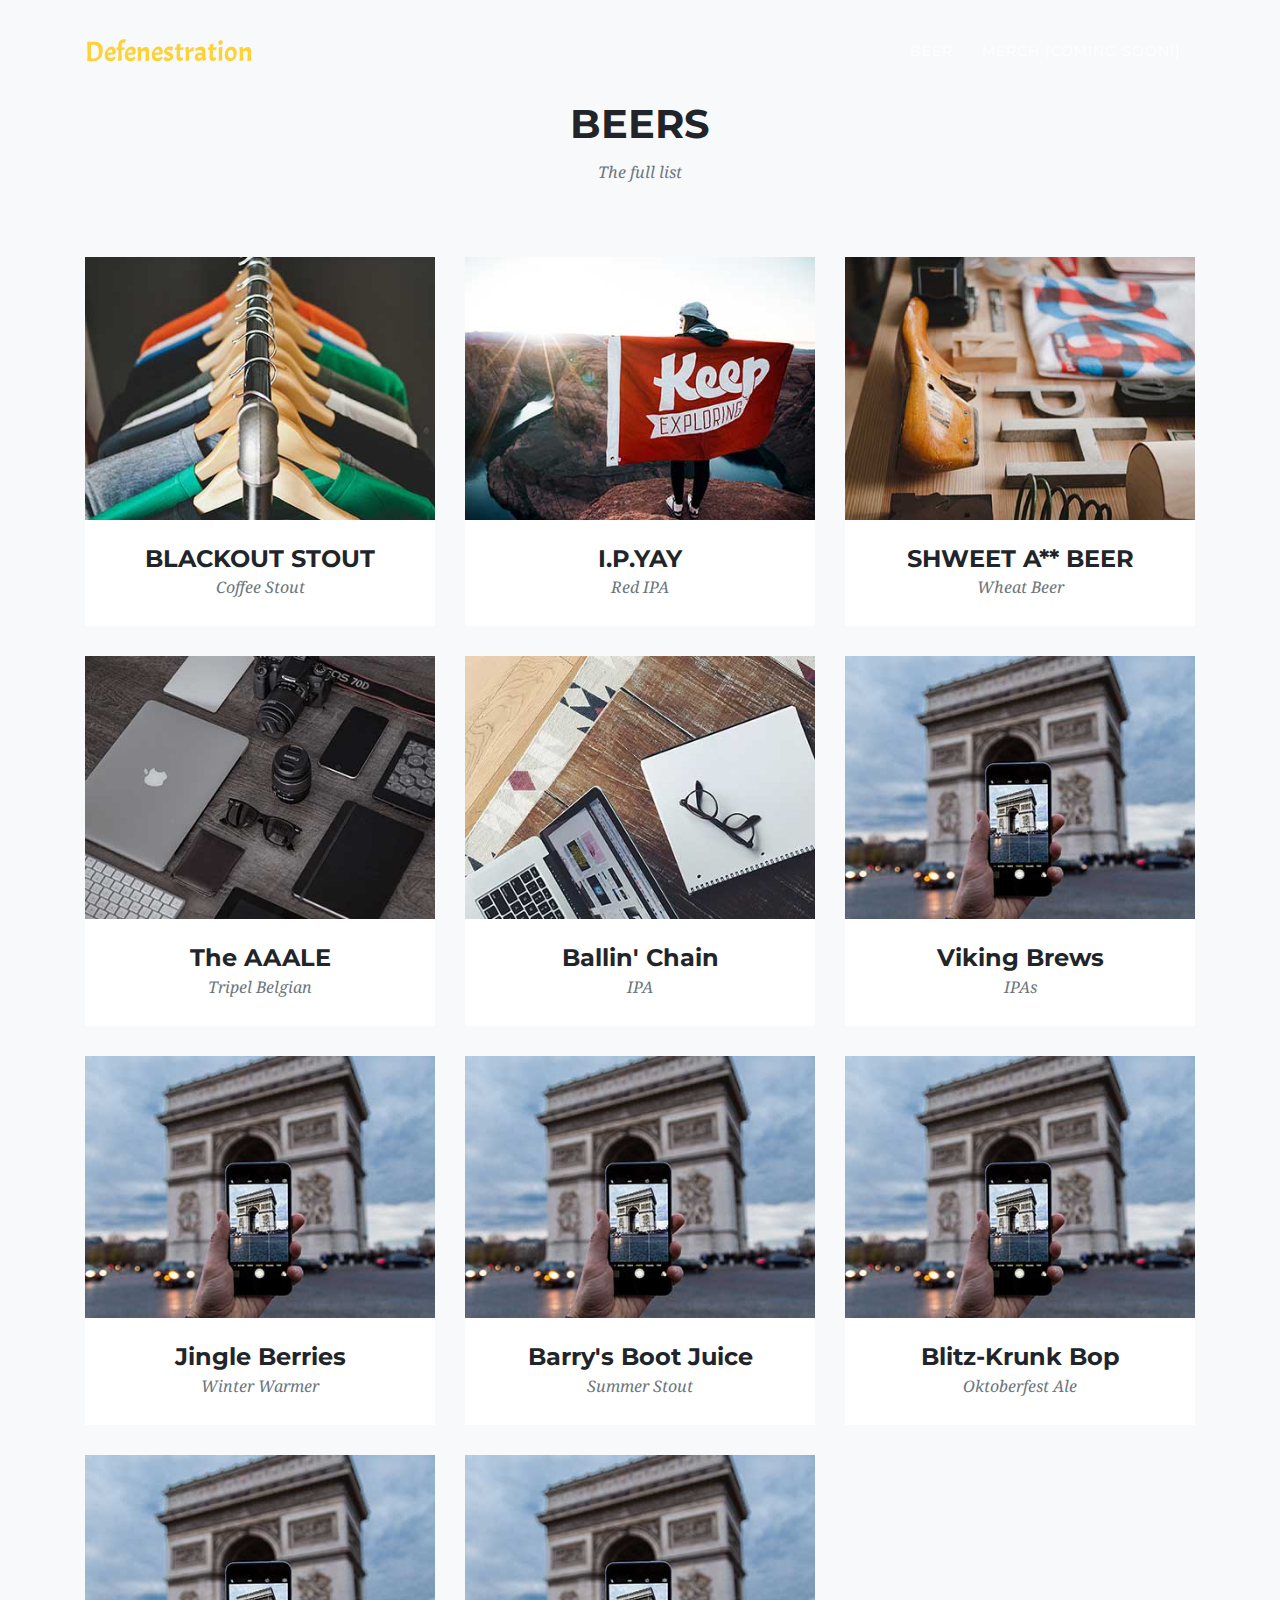
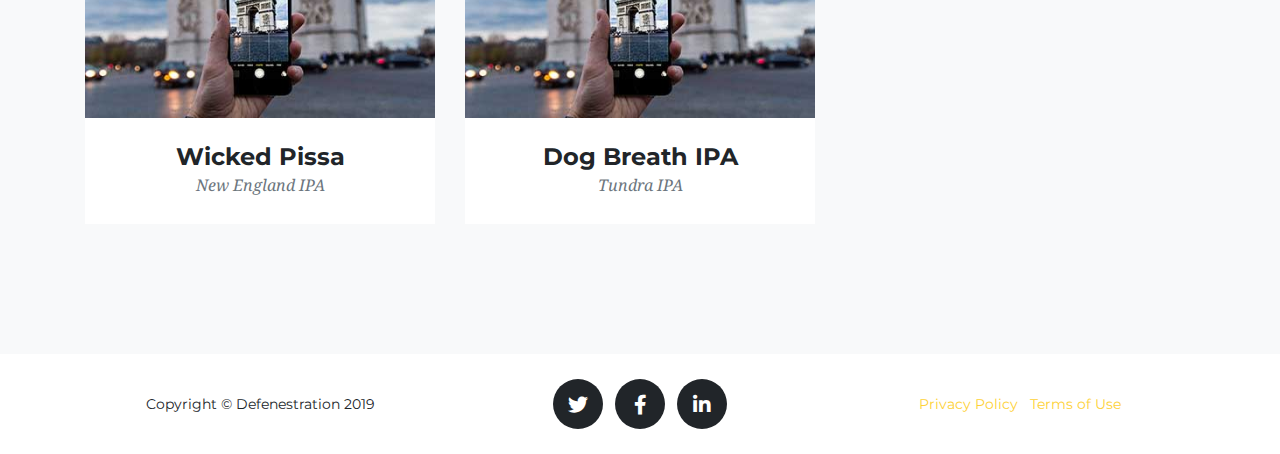
==== commit c97f4754: "Added bones for beer list" ====
--- a/beers.html
+++ b/beers.html
@@ -30,7 +30,7 @@
   <!-- Navigation -->
   <nav class="navbar navbar-expand-lg navbar-dark fixed-top" id="mainNav">
     <div class="container">
-      <a class="navbar-brand js-scroll-trigger" href="#page-top">Defenestration</a>
+      <a class="navbar-brand js-scroll-trigger" href="./index.html">Defenestration</a>
       <button class="navbar-toggler navbar-toggler-right" type="button" data-toggle="collapse" data-target="#navbarResponsive" aria-controls="navbarResponsive" aria-expanded="false" aria-label="Toggle navigation">
         Menu
         <i class="fas fa-bars"></i>
@@ -53,8 +53,8 @@
     <div class="container">
       <div class="row">
         <div class="col-lg-12 text-center">
-          <h2 class="section-heading text-uppercase">Portfolio</h2>
-          <h3 class="section-subheading text-muted">Lorem ipsum dolor sit amet consectetur.</h3>
+          <h2 class="section-heading text-uppercase">Beers</h2>
+          <h3 class="section-subheading text-muted">The full list</h3>
         </div>
       </div>
       <div class="row">
@@ -68,8 +68,8 @@
             <img class="img-fluid" src="img/portfolio/01-thumbnail.jpg" alt="">
           </a>
           <div class="portfolio-caption">
-            <h4>Threads</h4>
-            <p class="text-muted">Illustration</p>
+            <h4>BLACKOUT STOUT</h4>
+            <p class="text-muted">Coffee Stout</p>
           </div>
         </div>
         <div class="col-md-4 col-sm-6 portfolio-item">
@@ -82,8 +82,8 @@
             <img class="img-fluid" src="img/portfolio/02-thumbnail.jpg" alt="">
           </a>
           <div class="portfolio-caption">
-            <h4>Explore</h4>
-            <p class="text-muted">Graphic Design</p>
+            <h4>I.P.YAY</h4>
+            <p class="text-muted">Red IPA</p>
           </div>
         </div>
         <div class="col-md-4 col-sm-6 portfolio-item">
@@ -96,8 +96,8 @@
             <img class="img-fluid" src="img/portfolio/03-thumbnail.jpg" alt="">
           </a>
           <div class="portfolio-caption">
-            <h4>Finish</h4>
-            <p class="text-muted">Identity</p>
+            <h4>SHWEET A** BEER</h4>
+            <p class="text-muted">Wheat Beer</p>
           </div>
         </div>
         <div class="col-md-4 col-sm-6 portfolio-item">
@@ -110,8 +110,8 @@
             <img class="img-fluid" src="img/portfolio/04-thumbnail.jpg" alt="">
           </a>
           <div class="portfolio-caption">
-            <h4>Lines</h4>
-            <p class="text-muted">Branding</p>
+            <h4>The AAALE</h4>
+            <p class="text-muted">Tripel Belgian</p>
           </div>
         </div>
         <div class="col-md-4 col-sm-6 portfolio-item">
@@ -124,8 +124,8 @@
             <img class="img-fluid" src="img/portfolio/05-thumbnail.jpg" alt="">
           </a>
           <div class="portfolio-caption">
-            <h4>Southwest</h4>
-            <p class="text-muted">Website Design</p>
+            <h4>Ballin' Chain</h4>
+            <p class="text-muted">IPA</p>
           </div>
         </div>
         <div class="col-md-4 col-sm-6 portfolio-item">
@@ -138,8 +138,78 @@
             <img class="img-fluid" src="img/portfolio/06-thumbnail.jpg" alt="">
           </a>
           <div class="portfolio-caption">
-            <h4>Window</h4>
-            <p class="text-muted">Photography</p>
+            <h4>Viking Brews</h4>
+            <p class="text-muted">IPAs</p>
+          </div>
+        </div>
+        <div class="col-md-4 col-sm-6 portfolio-item">
+          <a class="portfolio-link" data-toggle="modal" href="#portfolioModal7">
+            <div class="portfolio-hover">
+              <div class="portfolio-hover-content">
+                <i class="fas fa-plus fa-3x"></i>
+              </div>
+            </div>
+            <img class="img-fluid" src="img/portfolio/06-thumbnail.jpg" alt="">
+          </a>
+          <div class="portfolio-caption">
+            <h4>Jingle Berries</h4>
+            <p class="text-muted">Winter Warmer</p>
+          </div>
+        </div>
+        <div class="col-md-4 col-sm-6 portfolio-item">
+          <a class="portfolio-link" data-toggle="modal" href="#portfolioModal8">
+            <div class="portfolio-hover">
+              <div class="portfolio-hover-content">
+                <i class="fas fa-plus fa-3x"></i>
+              </div>
+            </div>
+            <img class="img-fluid" src="img/portfolio/06-thumbnail.jpg" alt="">
+          </a>
+          <div class="portfolio-caption">
+            <h4>Barry's Boot Juice</h4>
+            <p class="text-muted">Summer Stout</p>
+          </div>
+        </div>
+        <div class="col-md-4 col-sm-6 portfolio-item">
+          <a class="portfolio-link" data-toggle="modal" href="#portfolioModal9">
+            <div class="portfolio-hover">
+              <div class="portfolio-hover-content">
+                <i class="fas fa-plus fa-3x"></i>
+              </div>
+            </div>
+            <img class="img-fluid" src="img/portfolio/06-thumbnail.jpg" alt="">
+          </a>
+          <div class="portfolio-caption">
+            <h4>Blitz-Krunk Bop</h4>
+            <p class="text-muted">Oktoberfest Ale</p>
+          </div>
+        </div>
+        <div class="col-md-4 col-sm-6 portfolio-item">
+          <a class="portfolio-link" data-toggle="modal" href="#portfolioModal10">
+            <div class="portfolio-hover">
+              <div class="portfolio-hover-content">
+                <i class="fas fa-plus fa-3x"></i>
+              </div>
+            </div>
+            <img class="img-fluid" src="img/portfolio/06-thumbnail.jpg" alt="">
+          </a>
+          <div class="portfolio-caption">
+            <h4>Wicked Pissa</h4>
+            <p class="text-muted">New England IPA</p>
+          </div>
+        </div>
+        <div class="col-md-4 col-sm-6 portfolio-item">
+          <a class="portfolio-link" data-toggle="modal" href="#portfolioModal11">
+            <div class="portfolio-hover">
+              <div class="portfolio-hover-content">
+                <i class="fas fa-plus fa-3x"></i>
+              </div>
+            </div>
+            <img class="img-fluid" src="img/portfolio/06-thumbnail.jpg" alt="">
+          </a>
+          <div class="portfolio-caption">
+            <h4>Dog Breath IPA</h4>
+            <p class="text-muted">Tundra IPA</p>
           </div>
         </div>
       </div>
@@ -320,6 +390,176 @@
 
   <!-- Modal 6 -->
   <div class="portfolio-modal modal fade" id="portfolioModal6" tabindex="-1" role="dialog" aria-hidden="true">
+    <div class="modal-dialog">
+      <div class="modal-content">
+        <div class="close-modal" data-dismiss="modal">
+          <div class="lr">
+            <div class="rl"></div>
+          </div>
+        </div>
+        <div class="container">
+          <div class="row">
+            <div class="col-lg-8 mx-auto">
+              <div class="modal-body">
+                <!-- Project Details Go Here -->
+                <h2 class="text-uppercase">Project Name</h2>
+                <p class="item-intro text-muted">Lorem ipsum dolor sit amet consectetur.</p>
+                <img class="img-fluid d-block mx-auto" src="img/portfolio/06-full.jpg" alt="">
+                <p>Use this area to describe your project. Lorem ipsum dolor sit amet, consectetur adipisicing elit. Est blanditiis dolorem culpa incidunt minus dignissimos deserunt repellat aperiam quasi sunt officia expedita beatae cupiditate, maiores repudiandae, nostrum, reiciendis facere nemo!</p>
+                <ul class="list-inline">
+                  <li>Date: January 2017</li>
+                  <li>Client: Window</li>
+                  <li>Category: Photography</li>
+                </ul>
+                <button class="btn btn-primary" data-dismiss="modal" type="button">
+                  <i class="fas fa-times"></i>
+                  Close Project</button>
+              </div>
+            </div>
+          </div>
+        </div>
+      </div>
+    </div>
+  </div>
+
+  <!-- Modal 7 -->
+  <div class="portfolio-modal modal fade" id="portfolioModal7" tabindex="-1" role="dialog" aria-hidden="true">
+    <div class="modal-dialog">
+      <div class="modal-content">
+        <div class="close-modal" data-dismiss="modal">
+          <div class="lr">
+            <div class="rl"></div>
+          </div>
+        </div>
+        <div class="container">
+          <div class="row">
+            <div class="col-lg-8 mx-auto">
+              <div class="modal-body">
+                <!-- Project Details Go Here -->
+                <h2 class="text-uppercase">Project Name</h2>
+                <p class="item-intro text-muted">Lorem ipsum dolor sit amet consectetur.</p>
+                <img class="img-fluid d-block mx-auto" src="img/portfolio/06-full.jpg" alt="">
+                <p>Use this area to describe your project. Lorem ipsum dolor sit amet, consectetur adipisicing elit. Est blanditiis dolorem culpa incidunt minus dignissimos deserunt repellat aperiam quasi sunt officia expedita beatae cupiditate, maiores repudiandae, nostrum, reiciendis facere nemo!</p>
+                <ul class="list-inline">
+                  <li>Date: January 2017</li>
+                  <li>Client: Window</li>
+                  <li>Category: Photography</li>
+                </ul>
+                <button class="btn btn-primary" data-dismiss="modal" type="button">
+                  <i class="fas fa-times"></i>
+                  Close Project</button>
+              </div>
+            </div>
+          </div>
+        </div>
+      </div>
+    </div>
+  </div>
+
+  <!-- Modal 8 -->
+  <div class="portfolio-modal modal fade" id="portfolioModal8" tabindex="-1" role="dialog" aria-hidden="true">
+    <div class="modal-dialog">
+      <div class="modal-content">
+        <div class="close-modal" data-dismiss="modal">
+          <div class="lr">
+            <div class="rl"></div>
+          </div>
+        </div>
+        <div class="container">
+          <div class="row">
+            <div class="col-lg-8 mx-auto">
+              <div class="modal-body">
+                <!-- Project Details Go Here -->
+                <h2 class="text-uppercase">Project Name</h2>
+                <p class="item-intro text-muted">Lorem ipsum dolor sit amet consectetur.</p>
+                <img class="img-fluid d-block mx-auto" src="img/portfolio/06-full.jpg" alt="">
+                <p>Use this area to describe your project. Lorem ipsum dolor sit amet, consectetur adipisicing elit. Est blanditiis dolorem culpa incidunt minus dignissimos deserunt repellat aperiam quasi sunt officia expedita beatae cupiditate, maiores repudiandae, nostrum, reiciendis facere nemo!</p>
+                <ul class="list-inline">
+                  <li>Date: January 2017</li>
+                  <li>Client: Window</li>
+                  <li>Category: Photography</li>
+                </ul>
+                <button class="btn btn-primary" data-dismiss="modal" type="button">
+                  <i class="fas fa-times"></i>
+                  Close Project</button>
+              </div>
+            </div>
+          </div>
+        </div>
+      </div>
+    </div>
+  </div>
+
+  <!-- Modal 9 -->
+  <div class="portfolio-modal modal fade" id="portfolioModal9" tabindex="-1" role="dialog" aria-hidden="true">
+    <div class="modal-dialog">
+      <div class="modal-content">
+        <div class="close-modal" data-dismiss="modal">
+          <div class="lr">
+            <div class="rl"></div>
+          </div>
+        </div>
+        <div class="container">
+          <div class="row">
+            <div class="col-lg-8 mx-auto">
+              <div class="modal-body">
+                <!-- Project Details Go Here -->
+                <h2 class="text-uppercase">Project Name</h2>
+                <p class="item-intro text-muted">Lorem ipsum dolor sit amet consectetur.</p>
+                <img class="img-fluid d-block mx-auto" src="img/portfolio/06-full.jpg" alt="">
+                <p>Use this area to describe your project. Lorem ipsum dolor sit amet, consectetur adipisicing elit. Est blanditiis dolorem culpa incidunt minus dignissimos deserunt repellat aperiam quasi sunt officia expedita beatae cupiditate, maiores repudiandae, nostrum, reiciendis facere nemo!</p>
+                <ul class="list-inline">
+                  <li>Date: January 2017</li>
+                  <li>Client: Window</li>
+                  <li>Category: Photography</li>
+                </ul>
+                <button class="btn btn-primary" data-dismiss="modal" type="button">
+                  <i class="fas fa-times"></i>
+                  Close Project</button>
+              </div>
+            </div>
+          </div>
+        </div>
+      </div>
+    </div>
+  </div>
+
+  <!-- Modal 10 -->
+  <div class="portfolio-modal modal fade" id="portfolioModal10" tabindex="-1" role="dialog" aria-hidden="true">
+    <div class="modal-dialog">
+      <div class="modal-content">
+        <div class="close-modal" data-dismiss="modal">
+          <div class="lr">
+            <div class="rl"></div>
+          </div>
+        </div>
+        <div class="container">
+          <div class="row">
+            <div class="col-lg-8 mx-auto">
+              <div class="modal-body">
+                <!-- Project Details Go Here -->
+                <h2 class="text-uppercase">Project Name</h2>
+                <p class="item-intro text-muted">Lorem ipsum dolor sit amet consectetur.</p>
+                <img class="img-fluid d-block mx-auto" src="img/portfolio/06-full.jpg" alt="">
+                <p>Use this area to describe your project. Lorem ipsum dolor sit amet, consectetur adipisicing elit. Est blanditiis dolorem culpa incidunt minus dignissimos deserunt repellat aperiam quasi sunt officia expedita beatae cupiditate, maiores repudiandae, nostrum, reiciendis facere nemo!</p>
+                <ul class="list-inline">
+                  <li>Date: January 2017</li>
+                  <li>Client: Window</li>
+                  <li>Category: Photography</li>
+                </ul>
+                <button class="btn btn-primary" data-dismiss="modal" type="button">
+                  <i class="fas fa-times"></i>
+                  Close Project</button>
+              </div>
+            </div>
+          </div>
+        </div>
+      </div>
+    </div>
+  </div>
+
+  <!-- Modal 11 -->
+  <div class="portfolio-modal modal fade" id="portfolioModal11" tabindex="-1" role="dialog" aria-hidden="true">
     <div class="modal-dialog">
       <div class="modal-content">
         <div class="close-modal" data-dismiss="modal">
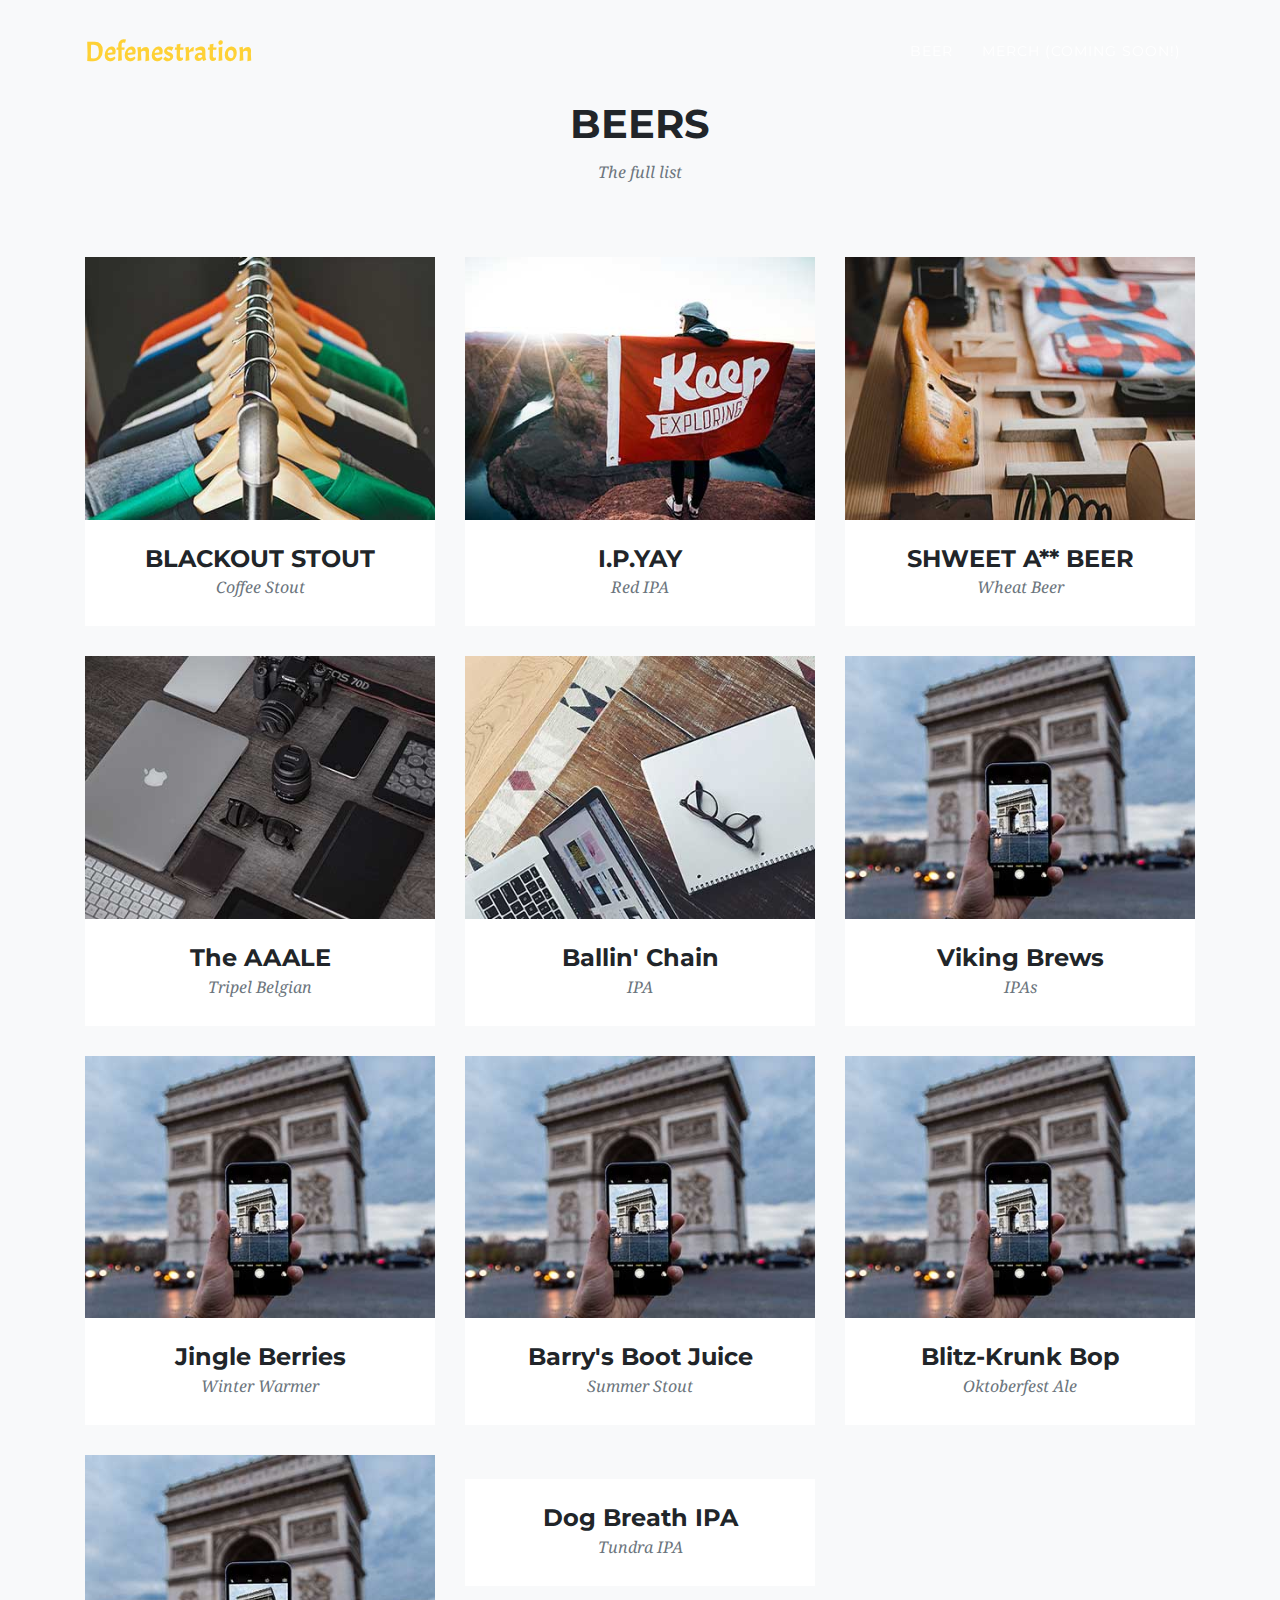
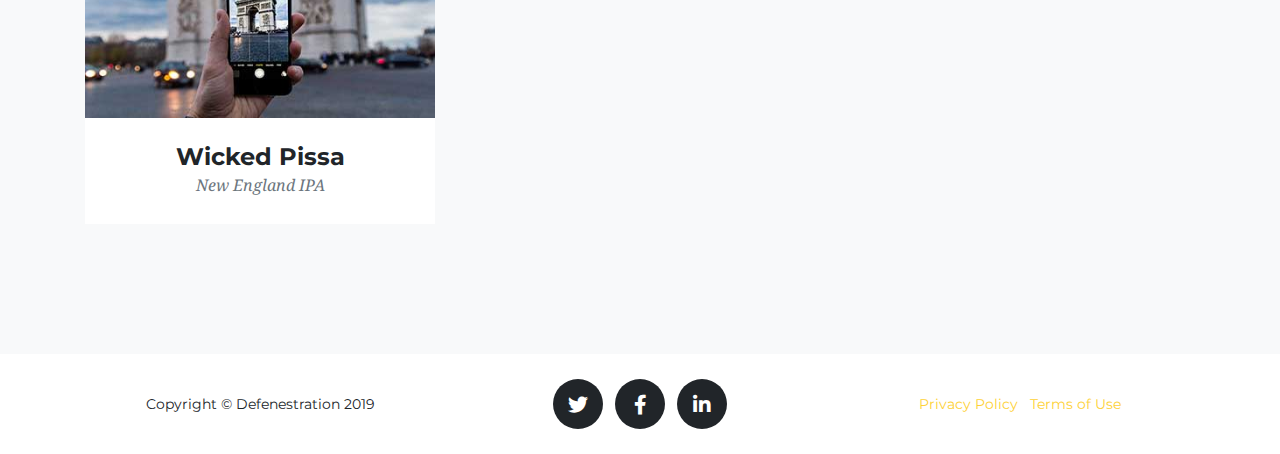
==== commit 185983f5: "Completed Dogbreath" ====
--- a/beers.html
+++ b/beers.html
@@ -194,6 +194,39 @@
             <img class="img-fluid" src="img/portfolio/06-thumbnail.jpg" alt="">
           </a>
           <div class="portfolio-caption">
+            <!-- Modal 6 -->
+            <div class="portfolio-modal modal fade" id="portfolioModal6" tabindex="-1" role="dialog" aria-hidden="true">
+              <div class="modal-dialog">
+                <div class="modal-content">
+                  <div class="close-modal" data-dismiss="modal">
+                    <div class="lr">
+                      <div class="rl"></div>
+                    </div>
+                  </div>
+                  <div class="container">
+                    <div class="row">
+                      <div class="col-lg-8 mx-auto">
+                        <div class="modal-body">
+                          <!-- Project Details Go Here -->
+                          <h2 class="text-uppercase">Project Name</h2>
+                          <p class="item-intro text-muted">Lorem ipsum dolor sit amet consectetur.</p>
+                          <img class="img-fluid d-block mx-auto" src="img/portfolio/06-full.jpg" alt="">
+                          <p>Use this area to describe your project. Lorem ipsum dolor sit amet, consectetur adipisicing elit. Est blanditiis dolorem culpa incidunt minus dignissimos deserunt repellat aperiam quasi sunt officia expedita beatae cupiditate, maiores repudiandae, nostrum, reiciendis facere nemo!</p>
+                          <ul class="list-inline">
+                            <li>Date: January 2017</li>
+                            <li>Client: Window</li>
+                            <li>Category: Photography</li>
+                          </ul>
+                          <button class="btn btn-primary" data-dismiss="modal" type="button">
+                            <i class="fas fa-times"></i>
+                            Close Project</button>
+                        </div>
+                      </div>
+                    </div>
+                  </div>
+                </div>
+              </div>
+            </div>
             <h4>Wicked Pissa</h4>
             <p class="text-muted">New England IPA</p>
           </div>
@@ -205,7 +238,7 @@
                 <i class="fas fa-plus fa-3x"></i>
               </div>
             </div>
-            <img class="img-fluid" src="img/portfolio/06-thumbnail.jpg" alt="">
+            <img class="img-fluid" src="img/portfolio/11-thumbnail.jpg" alt="">
           </a>
           <div class="portfolio-caption">
             <h4>Dog Breath IPA</h4>
@@ -572,14 +605,39 @@
             <div class="col-lg-8 mx-auto">
               <div class="modal-body">
                 <!-- Project Details Go Here -->
-                <h2 class="text-uppercase">Project Name</h2>
-                <p class="item-intro text-muted">Lorem ipsum dolor sit amet consectetur.</p>
-                <img class="img-fluid d-block mx-auto" src="img/portfolio/06-full.jpg" alt="">
-                <p>Use this area to describe your project. Lorem ipsum dolor sit amet, consectetur adipisicing elit. Est blanditiis dolorem culpa incidunt minus dignissimos deserunt repellat aperiam quasi sunt officia expedita beatae cupiditate, maiores repudiandae, nostrum, reiciendis facere nemo!</p>
-                <ul class="list-inline">
-                  <li>Date: January 2017</li>
-                  <li>Client: Window</li>
-                  <li>Category: Photography</li>
+                <h2 class="text-uppercase">Dogbreath IPA</h2>
+                <p class="item-intro text-muted">A study in 3 parts</p>
+                <div id="carouselExampleControls" class="carousel slide" data-ride="carousel">
+                  <div class="carousel-inner">
+                    <div class="carousel-item active">
+                      <img class="img-fluid d-block mx-auto" src="img/portfolio/11-full.jpg" alt="">
+                      <h4>Lambda Variate</h4>
+                      <p>Fewer hops in this variate</p>
+                    </div>
+                    <div class="carousel-item">
+                      <img class="img-fluid d-block mx-auto" src="img/portfolio/11-full.jpg" alt="">
+                      <h4>Chi Variate</h4>
+                      <p>Fewer malts in this variate</p>
+                    </div>
+                    <div class="carousel-item">
+                      <img class="img-fluid d-block mx-auto" src="img/portfolio/11-full.jpg" alt="">
+                      <h4>Alpha Variate</h4>
+                      <p>Everything goes into this bad boy</p>
+                    </div>
+                  </div>
+                  <a class="carousel-control-prev" href="#carouselExampleControls" role="button" data-slide="prev">
+                    <span class="carousel-control-prev-icon" aria-hidden="true"></span>
+                    <span class="sr-only">Previous</span>
+                  </a>
+                  <a class="carousel-control-next" href="#carouselExampleControls" role="button" data-slide="next">
+                    <span class="carousel-control-next-icon" aria-hidden="true"></span>
+                    <span class="sr-only">Next</span>
+                  </a>
+                </div>
+                <ul class="list-inline">
+                  <li>Malts: Golden LME, Maris Otter, Caramel 120</li>
+                  <li>Hops: Centennial, Simcoe</li>
+                  <li>Yeast: WLP029 (German Kolsch)</li>
                 </ul>
                 <button class="btn btn-primary" data-dismiss="modal" type="button">
                   <i class="fas fa-times"></i>
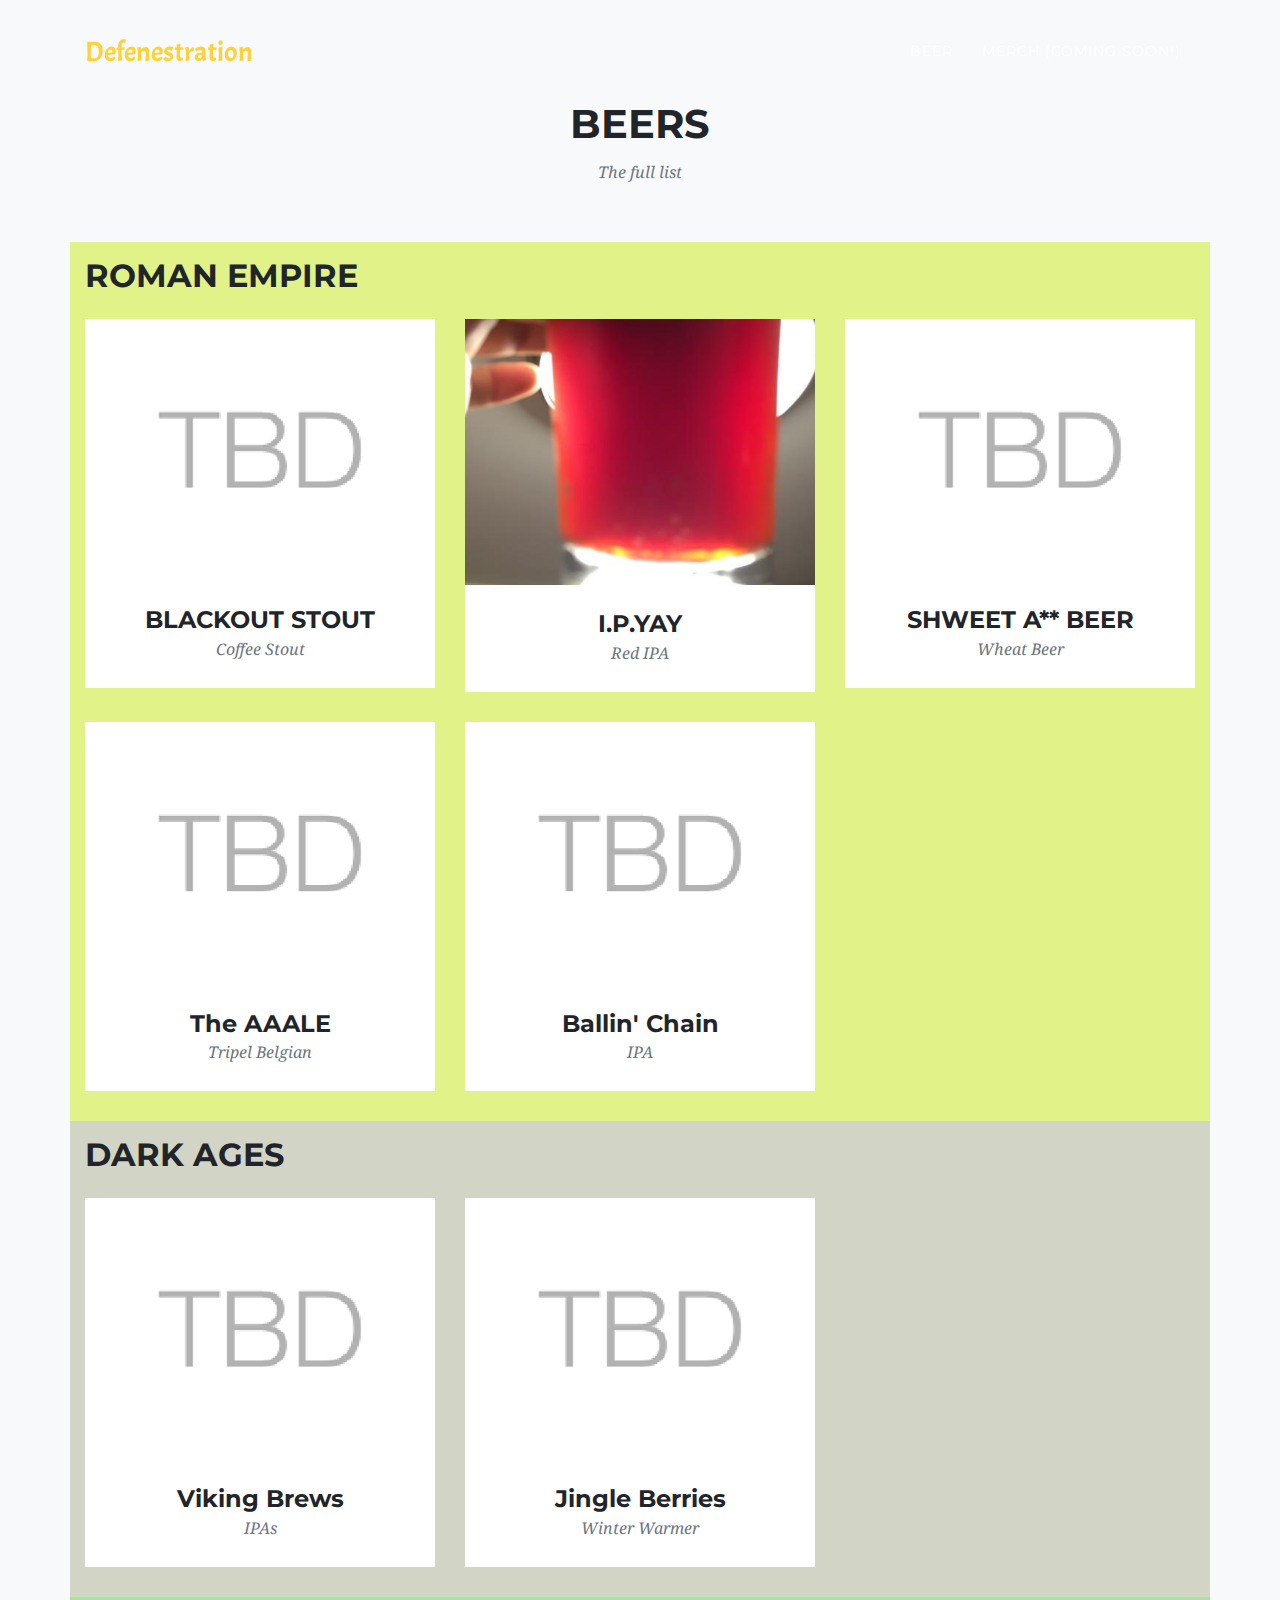
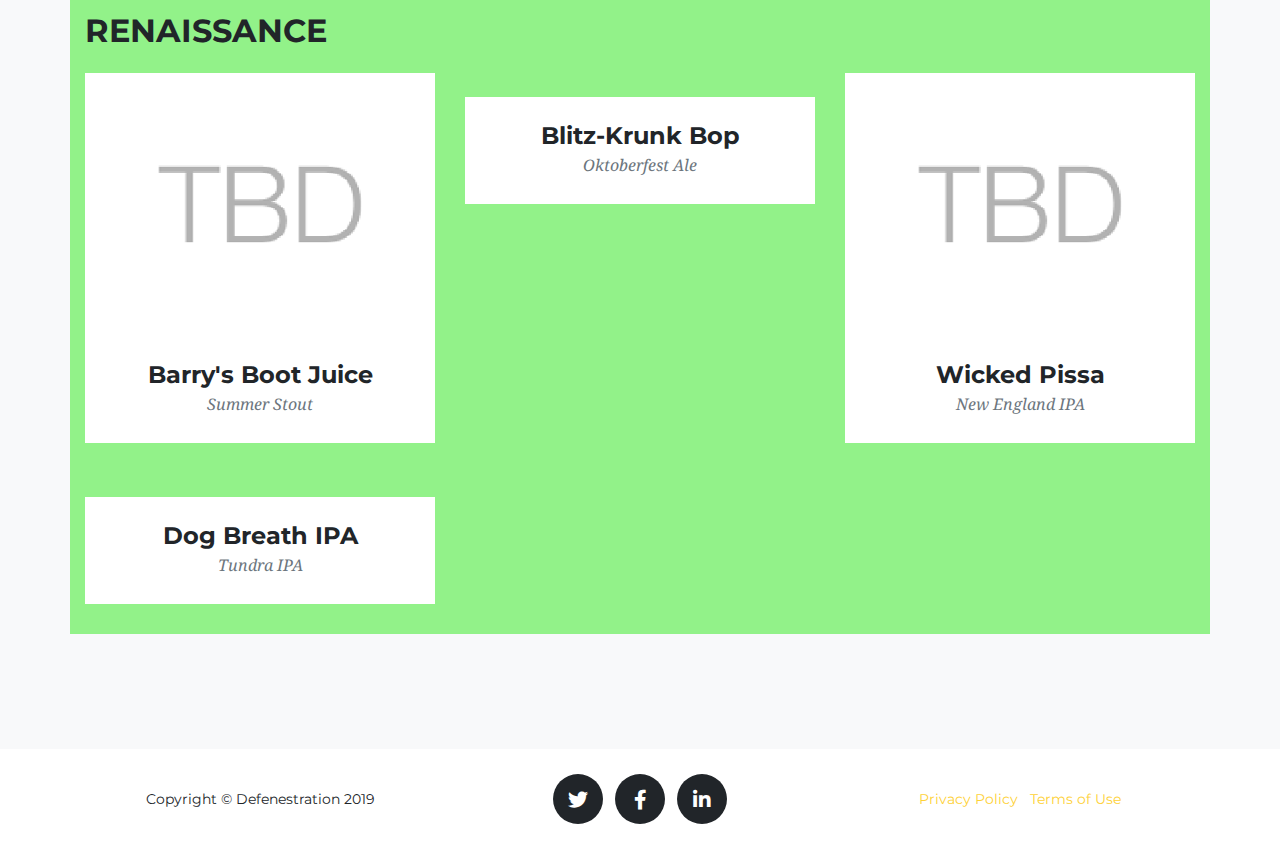
==== commit bf7584a3: "Fixed commit issues" ====
--- a/beers.html
+++ b/beers.html
@@ -57,7 +57,11 @@
           <h3 class="section-subheading text-muted">The full list</h3>
         </div>
       </div>
-      <div class="row">
+      <div class="eratitle romanempire">
+        <h2 class="eratext">ROMAN EMPIRE</h2>
+      </div>
+      <div class="row romanempire">
+        <!-- BEGINNING OF ROMAN EMPIRE -->
         <div class="col-md-4 col-sm-6 portfolio-item">
           <a class="portfolio-link" data-toggle="modal" href="#portfolioModal1">
             <div class="portfolio-hover">
@@ -65,7 +69,7 @@
                 <i class="fas fa-plus fa-3x"></i>
               </div>
             </div>
-            <img class="img-fluid" src="img/portfolio/01-thumbnail.jpg" alt="">
+            <img class="img-fluid" src="img/portfolio/TBD-thumbnail.png" alt="">
           </a>
           <div class="portfolio-caption">
             <h4>BLACKOUT STOUT</h4>
@@ -93,7 +97,7 @@
                 <i class="fas fa-plus fa-3x"></i>
               </div>
             </div>
-            <img class="img-fluid" src="img/portfolio/03-thumbnail.jpg" alt="">
+            <img class="img-fluid" src="img/portfolio/TBD-thumbnail.png" alt="">
           </a>
           <div class="portfolio-caption">
             <h4>SHWEET A** BEER</h4>
@@ -107,7 +111,7 @@
                 <i class="fas fa-plus fa-3x"></i>
               </div>
             </div>
-            <img class="img-fluid" src="img/portfolio/04-thumbnail.jpg" alt="">
+            <img class="img-fluid" src="img/portfolio/TBD-thumbnail.png" alt="">
           </a>
           <div class="portfolio-caption">
             <h4>The AAALE</h4>
@@ -121,13 +125,20 @@
                 <i class="fas fa-plus fa-3x"></i>
               </div>
             </div>
-            <img class="img-fluid" src="img/portfolio/05-thumbnail.jpg" alt="">
+            <img class="img-fluid" src="img/portfolio/TBD-thumbnail.png" alt="">
           </a>
           <div class="portfolio-caption">
             <h4>Ballin' Chain</h4>
             <p class="text-muted">IPA</p>
           </div>
         </div>
+      </div>
+      <!-- END OF ROMAN EMPIRE -->
+      <!-- BEGINNING OF DARK AGES -->
+      <div class="eratitle darkages">
+        <h2 class="eratext">DARK AGES</h2>
+      </div>
+      <div class="row darkages">
         <div class="col-md-4 col-sm-6 portfolio-item">
           <a class="portfolio-link" data-toggle="modal" href="#portfolioModal6">
             <div class="portfolio-hover">
@@ -135,7 +146,7 @@
                 <i class="fas fa-plus fa-3x"></i>
               </div>
             </div>
-            <img class="img-fluid" src="img/portfolio/06-thumbnail.jpg" alt="">
+            <img class="img-fluid" src="img/portfolio/TBD-thumbnail.png" alt="">
           </a>
           <div class="portfolio-caption">
             <h4>Viking Brews</h4>
@@ -149,13 +160,20 @@
                 <i class="fas fa-plus fa-3x"></i>
               </div>
             </div>
-            <img class="img-fluid" src="img/portfolio/06-thumbnail.jpg" alt="">
+            <img class="img-fluid" src="img/portfolio/TBD-thumbnail.png" alt="">
           </a>
           <div class="portfolio-caption">
             <h4>Jingle Berries</h4>
             <p class="text-muted">Winter Warmer</p>
           </div>
         </div>
+      </div>
+      <!-- END OF DARK AGES -->
+      <!-- BEGINNING OF RENAISSANCE -->
+      <div class="eratitle renaissance">
+        <h2 class="eratext">RENAISSANCE</h2>
+      </div>
+      <div class="row renaissance">
         <div class="col-md-4 col-sm-6 portfolio-item">
           <a class="portfolio-link" data-toggle="modal" href="#portfolioModal8">
             <div class="portfolio-hover">
@@ -163,7 +181,7 @@
                 <i class="fas fa-plus fa-3x"></i>
               </div>
             </div>
-            <img class="img-fluid" src="img/portfolio/06-thumbnail.jpg" alt="">
+            <img class="img-fluid" src="img/portfolio/TBD-thumbnail.png" alt="">
           </a>
           <div class="portfolio-caption">
             <h4>Barry's Boot Juice</h4>
@@ -177,7 +195,7 @@
                 <i class="fas fa-plus fa-3x"></i>
               </div>
             </div>
-            <img class="img-fluid" src="img/portfolio/06-thumbnail.jpg" alt="">
+            <img class="img-fluid" src="img/portfolio/09-thumbnail.jpg" alt="">
           </a>
           <div class="portfolio-caption">
             <h4>Blitz-Krunk Bop</h4>
@@ -191,42 +209,9 @@
                 <i class="fas fa-plus fa-3x"></i>
               </div>
             </div>
-            <img class="img-fluid" src="img/portfolio/06-thumbnail.jpg" alt="">
-          </a>
-          <div class="portfolio-caption">
-            <!-- Modal 6 -->
-            <div class="portfolio-modal modal fade" id="portfolioModal6" tabindex="-1" role="dialog" aria-hidden="true">
-              <div class="modal-dialog">
-                <div class="modal-content">
-                  <div class="close-modal" data-dismiss="modal">
-                    <div class="lr">
-                      <div class="rl"></div>
-                    </div>
-                  </div>
-                  <div class="container">
-                    <div class="row">
-                      <div class="col-lg-8 mx-auto">
-                        <div class="modal-body">
-                          <!-- Project Details Go Here -->
-                          <h2 class="text-uppercase">Project Name</h2>
-                          <p class="item-intro text-muted">Lorem ipsum dolor sit amet consectetur.</p>
-                          <img class="img-fluid d-block mx-auto" src="img/portfolio/06-full.jpg" alt="">
-                          <p>Use this area to describe your project. Lorem ipsum dolor sit amet, consectetur adipisicing elit. Est blanditiis dolorem culpa incidunt minus dignissimos deserunt repellat aperiam quasi sunt officia expedita beatae cupiditate, maiores repudiandae, nostrum, reiciendis facere nemo!</p>
-                          <ul class="list-inline">
-                            <li>Date: January 2017</li>
-                            <li>Client: Window</li>
-                            <li>Category: Photography</li>
-                          </ul>
-                          <button class="btn btn-primary" data-dismiss="modal" type="button">
-                            <i class="fas fa-times"></i>
-                            Close Project</button>
-                        </div>
-                      </div>
-                    </div>
-                  </div>
-                </div>
-              </div>
-            </div>
+            <img class="img-fluid" src="img/portfolio/TBD-thumbnail.png" alt="">
+          </a>
+          <div class="portfolio-caption">
             <h4>Wicked Pissa</h4>
             <p class="text-muted">New England IPA</p>
           </div>
@@ -267,7 +252,7 @@
                 <!-- Project Details Go Here -->
                 <h2 class="text-uppercase">Project Name</h2>
                 <p class="item-intro text-muted">Lorem ipsum dolor sit amet consectetur.</p>
-                <img class="img-fluid d-block mx-auto" src="img/portfolio/01-full.jpg" alt="">
+                <img class="img-fluid d-block mx-auto" src="img/portfolio/TBD.png" alt="">
                 <p>Use this area to describe your project. Lorem ipsum dolor sit amet, consectetur adipisicing elit. Est blanditiis dolorem culpa incidunt minus dignissimos deserunt repellat aperiam quasi sunt officia expedita beatae cupiditate, maiores repudiandae, nostrum, reiciendis facere nemo!</p>
                 <ul class="list-inline">
                   <li>Date: January 2017</li>
@@ -539,7 +524,7 @@
                 <!-- Project Details Go Here -->
                 <h2 class="text-uppercase">Project Name</h2>
                 <p class="item-intro text-muted">Lorem ipsum dolor sit amet consectetur.</p>
-                <img class="img-fluid d-block mx-auto" src="img/portfolio/06-full.jpg" alt="">
+                <img class="img-fluid d-block mx-auto" src="img/portfolio/09-full.jpg" alt="">
                 <p>Use this area to describe your project. Lorem ipsum dolor sit amet, consectetur adipisicing elit. Est blanditiis dolorem culpa incidunt minus dignissimos deserunt repellat aperiam quasi sunt officia expedita beatae cupiditate, maiores repudiandae, nostrum, reiciendis facere nemo!</p>
                 <ul class="list-inline">
                   <li>Date: January 2017</li>
@@ -620,7 +605,7 @@
                       <p>Fewer malts in this variate</p>
                     </div>
                     <div class="carousel-item">
-                      <img class="img-fluid d-block mx-auto" src="img/portfolio/11-full.jpg" alt="">
+                      <img class="img-fluid d-block mx-auto" src="img/portfolio/11-alpha.jpg" alt="">
                       <h4>Alpha Variate</h4>
                       <p>Everything goes into this bad boy</p>
                     </div>
--- a/css/agency.css
+++ b/css/agency.css
@@ -304,6 +304,35 @@
   #portfolio .portfolio-item {
     margin: 0 0 30px;
   }
+}
+
+.eratitle {
+  margin-left: -15px;
+  margin-right: -15px;
+  padding-top: 15px;
+  padding-bottom: 15px;
+}
+
+.eratext {
+  margin-left: 15px;
+}
+
+.romanempire {
+  background-color: #e1f289;
+  margin-top: -15px;
+  margin-bottom: 15px;
+}
+
+.darkages {
+  background-color: #d2d4c6;
+  margin-top: -15px;
+  margin-bottom: 15px;
+}
+
+.renaissance {
+  background-color: #92f289;
+  margin-top: -15px;
+  margin-bottom: 15px;
 }
 
 .portfolio-modal .modal-dialog {
